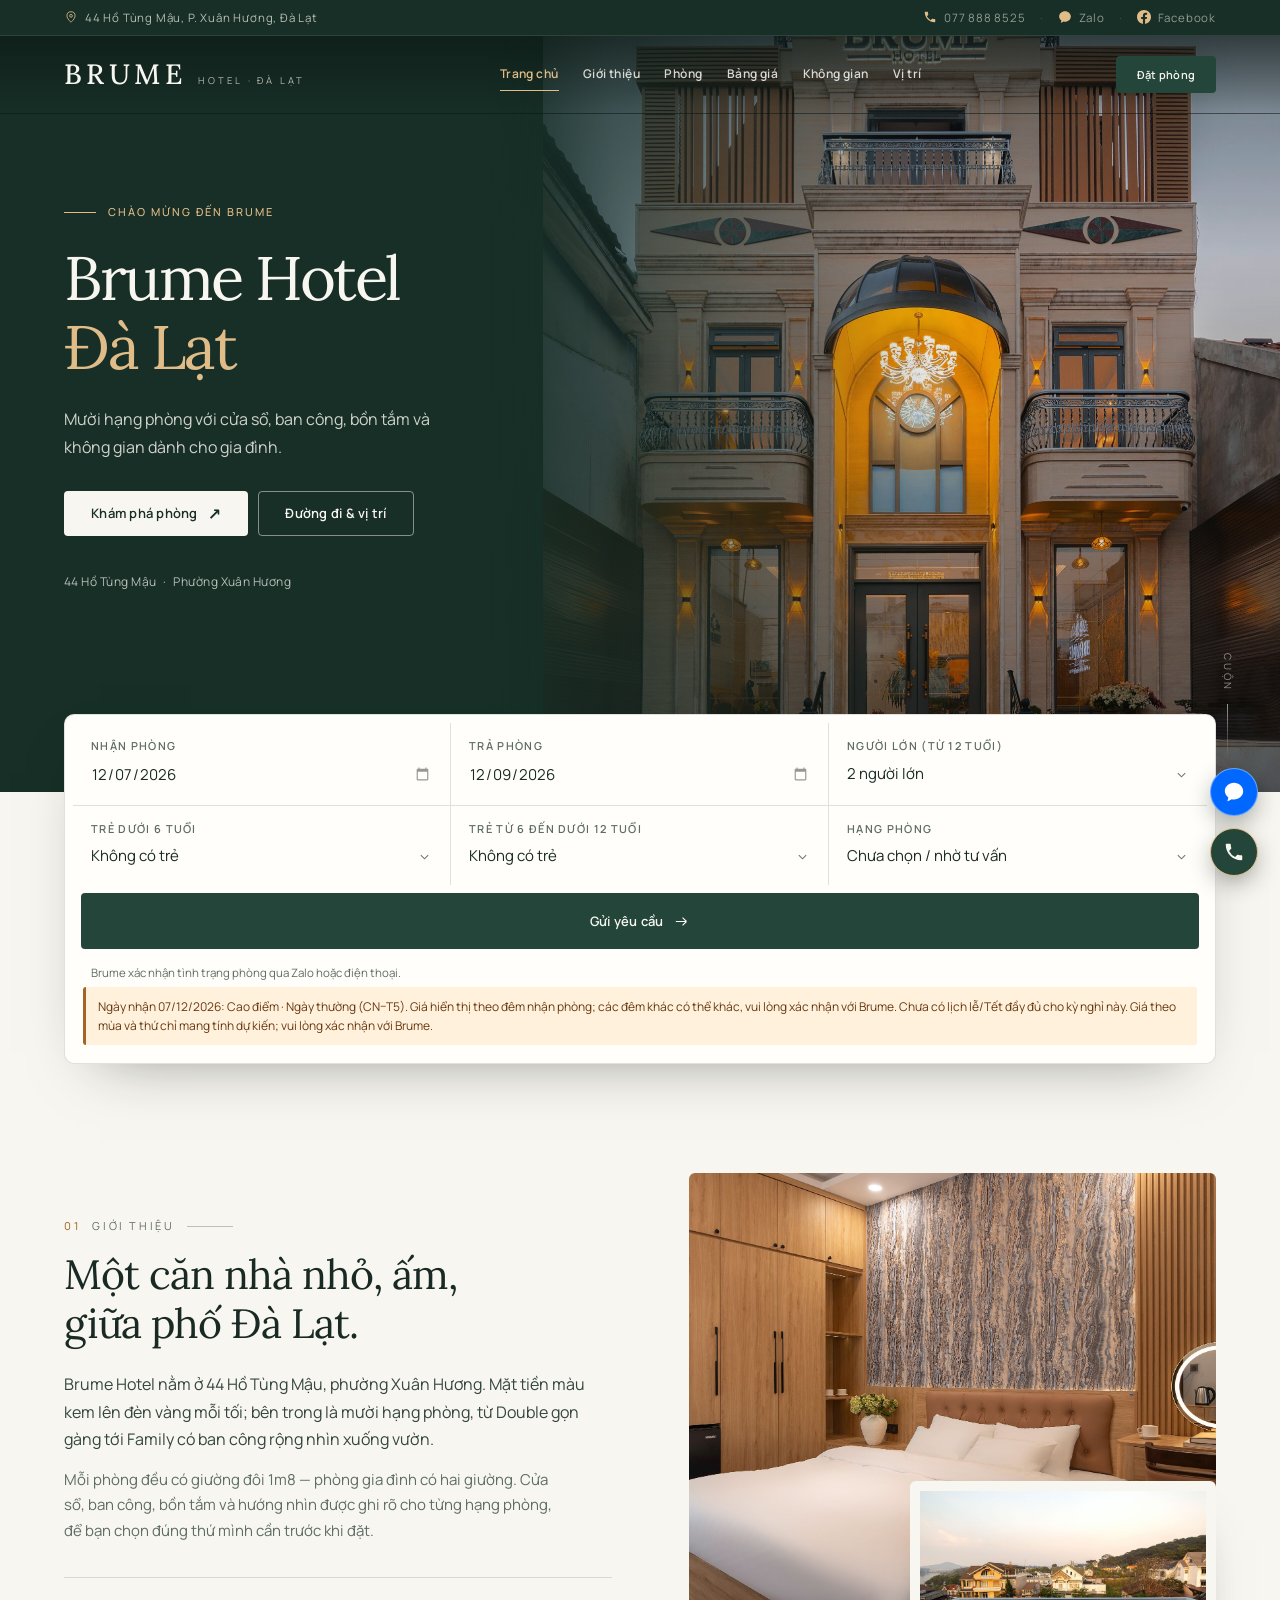
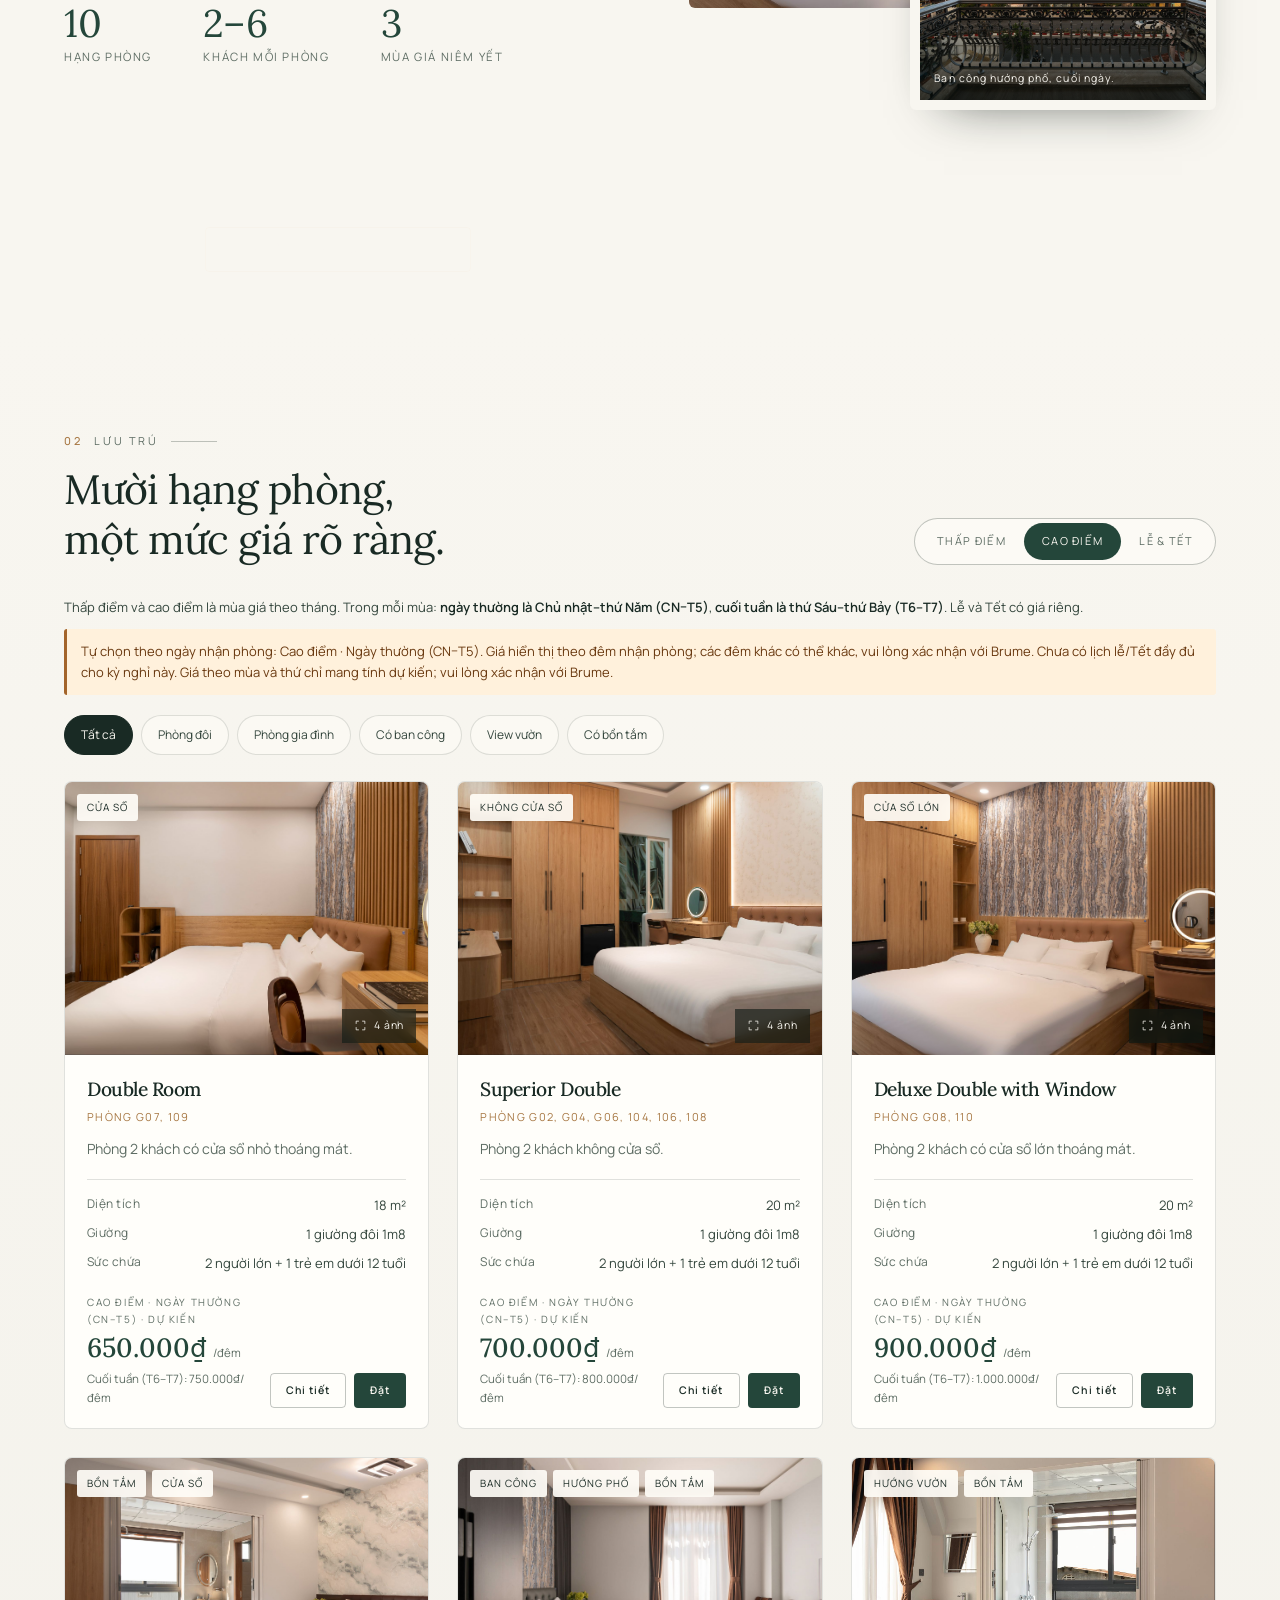
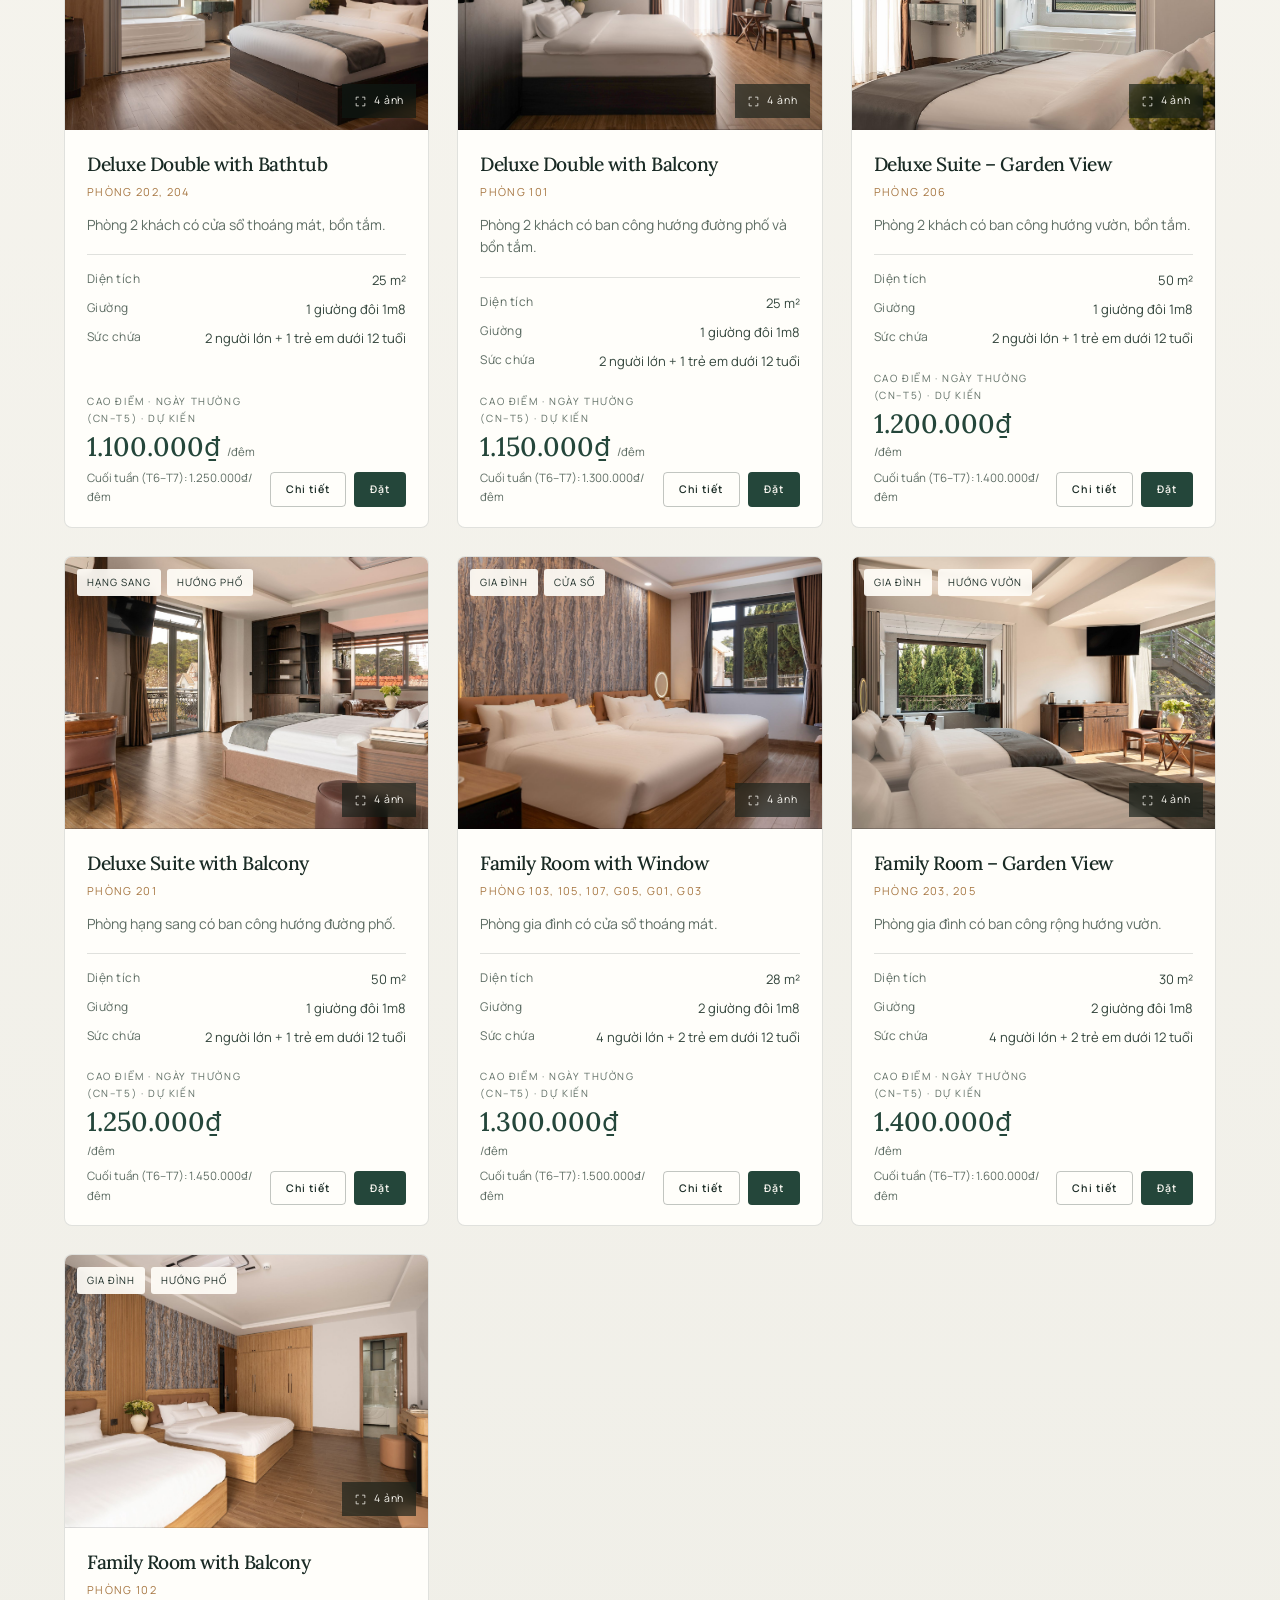
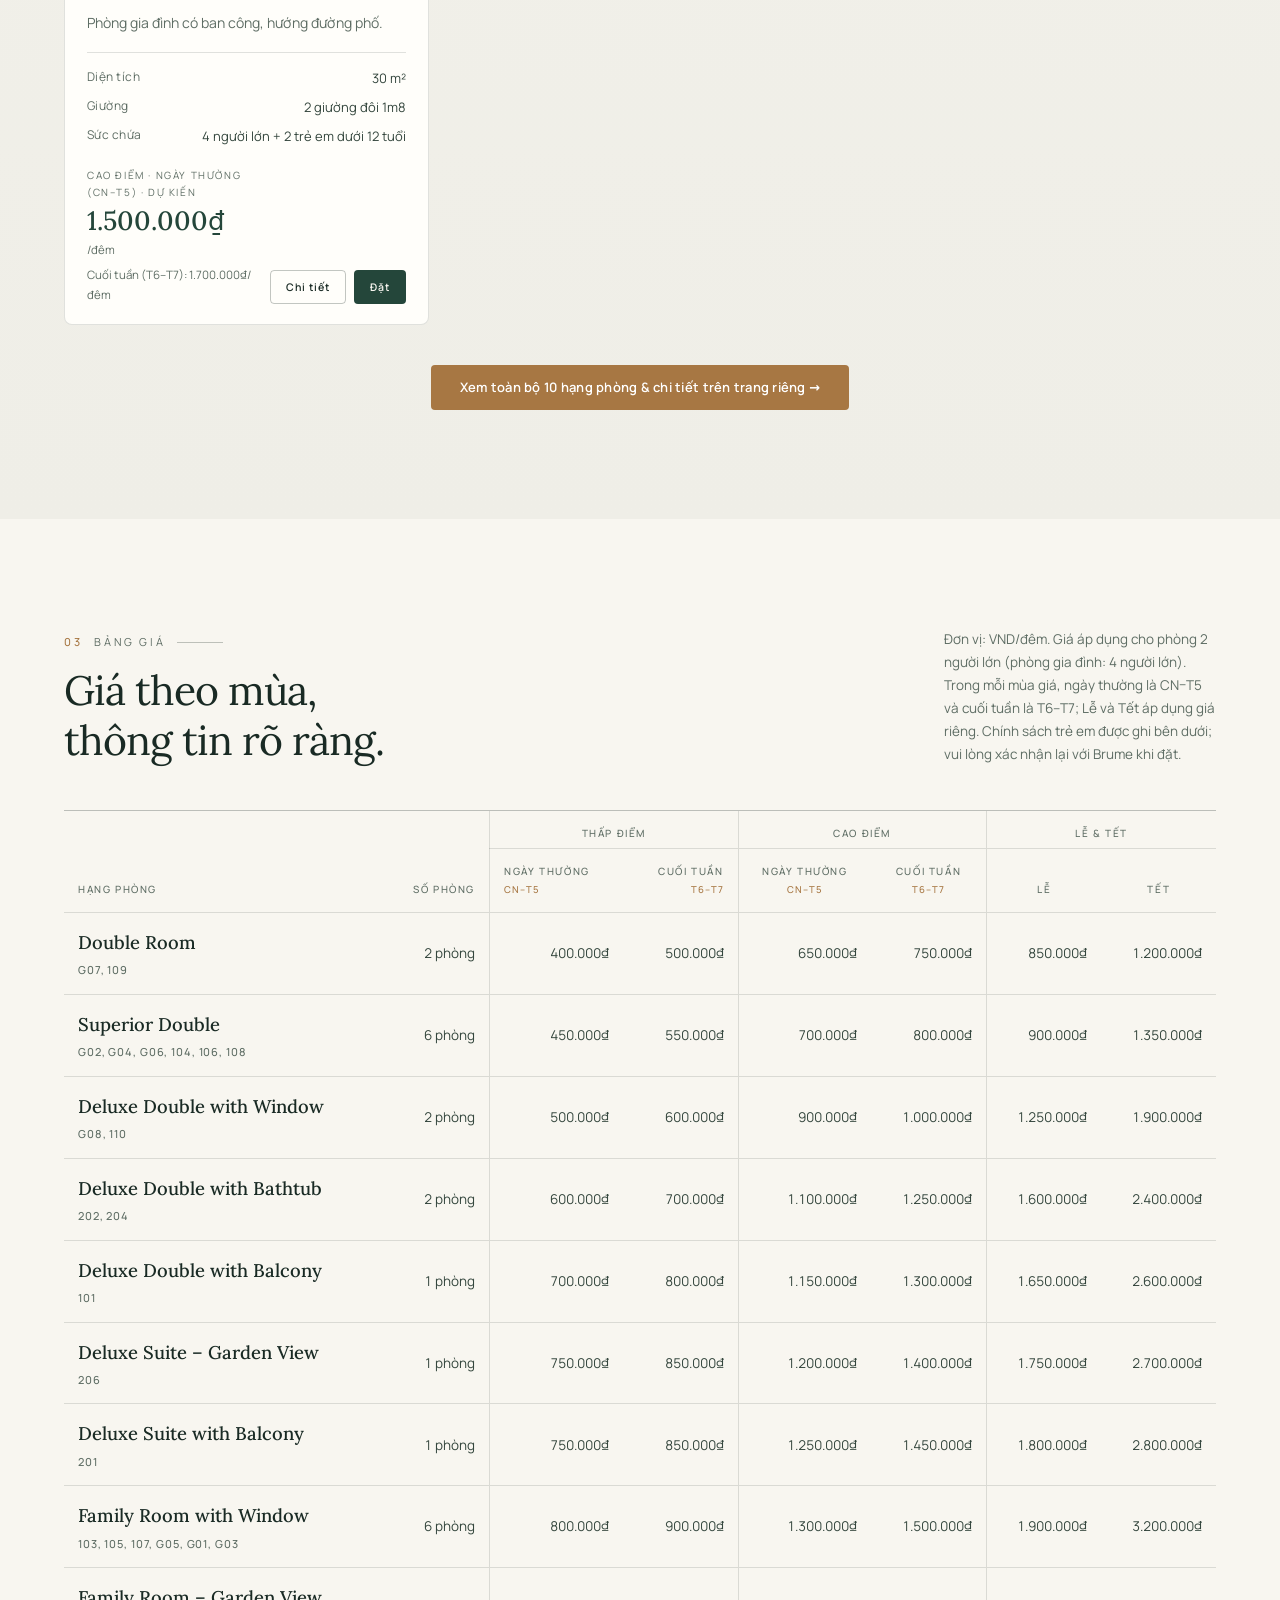
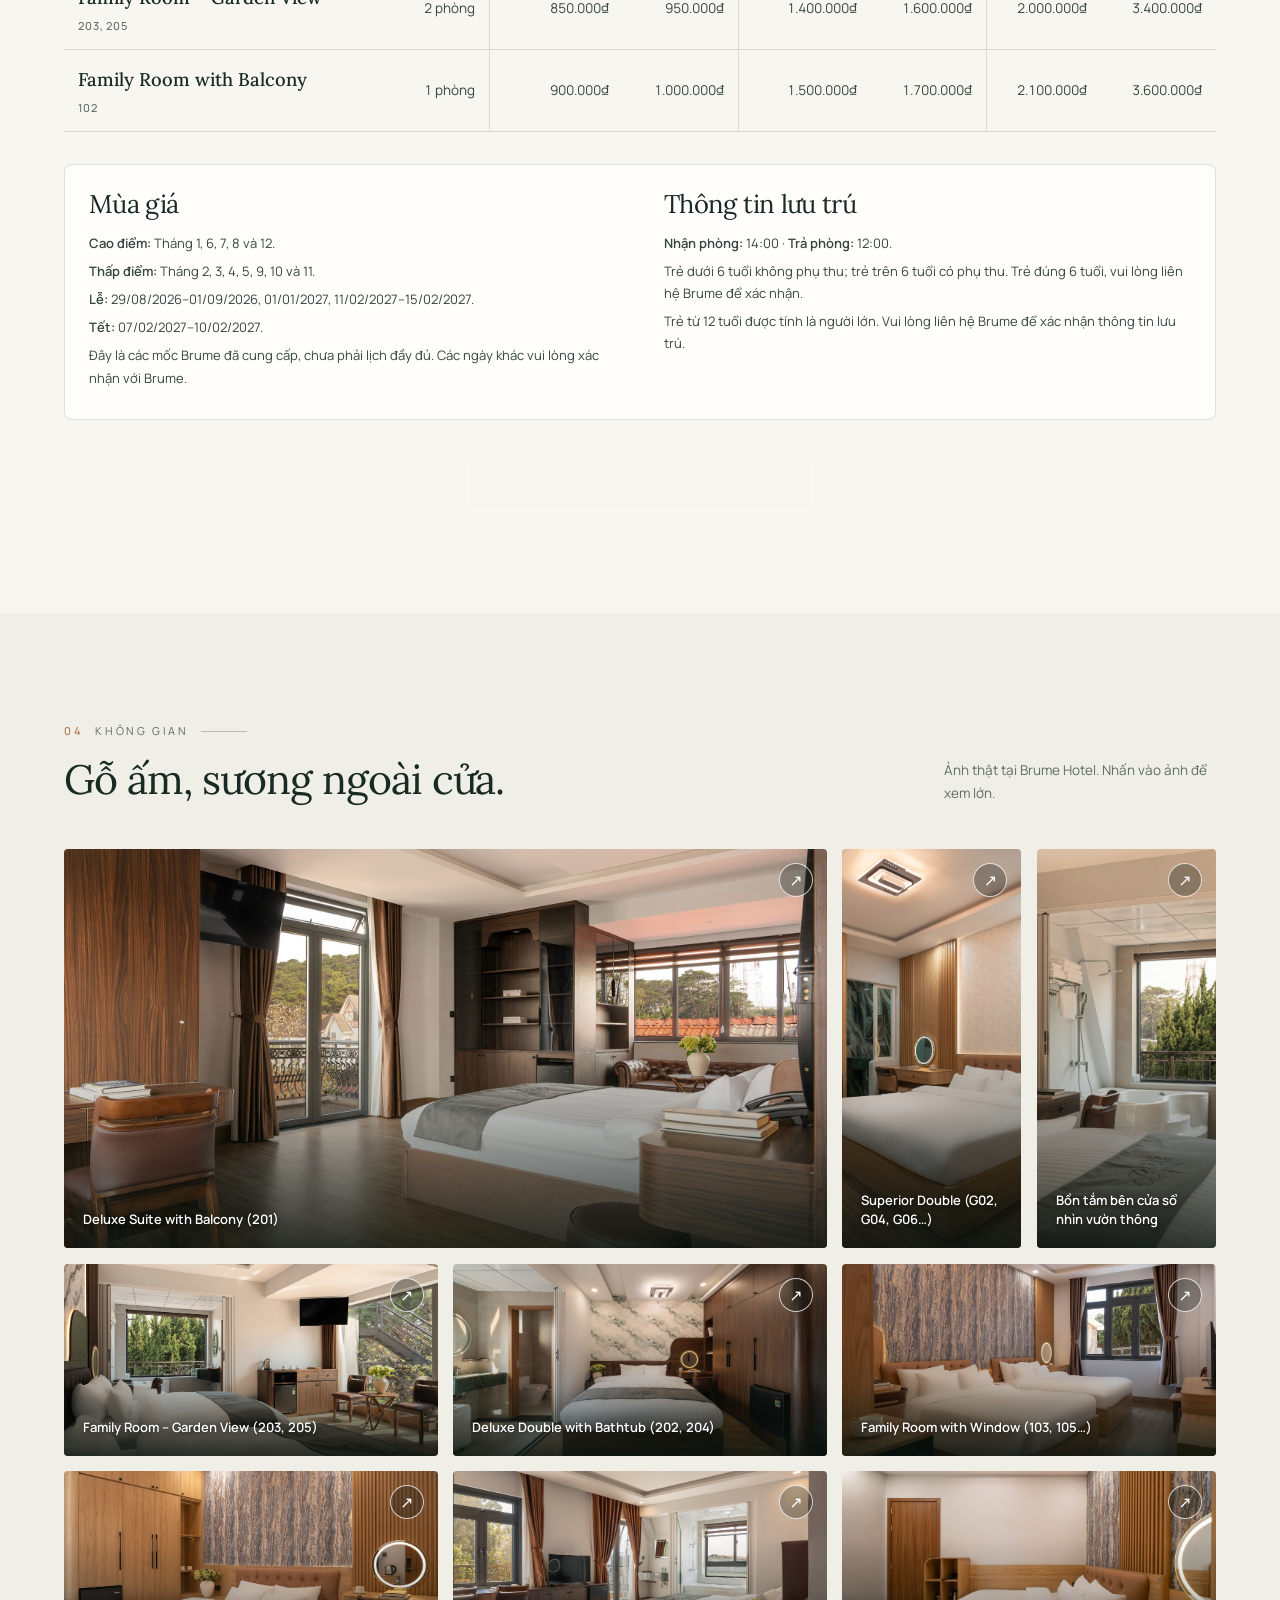
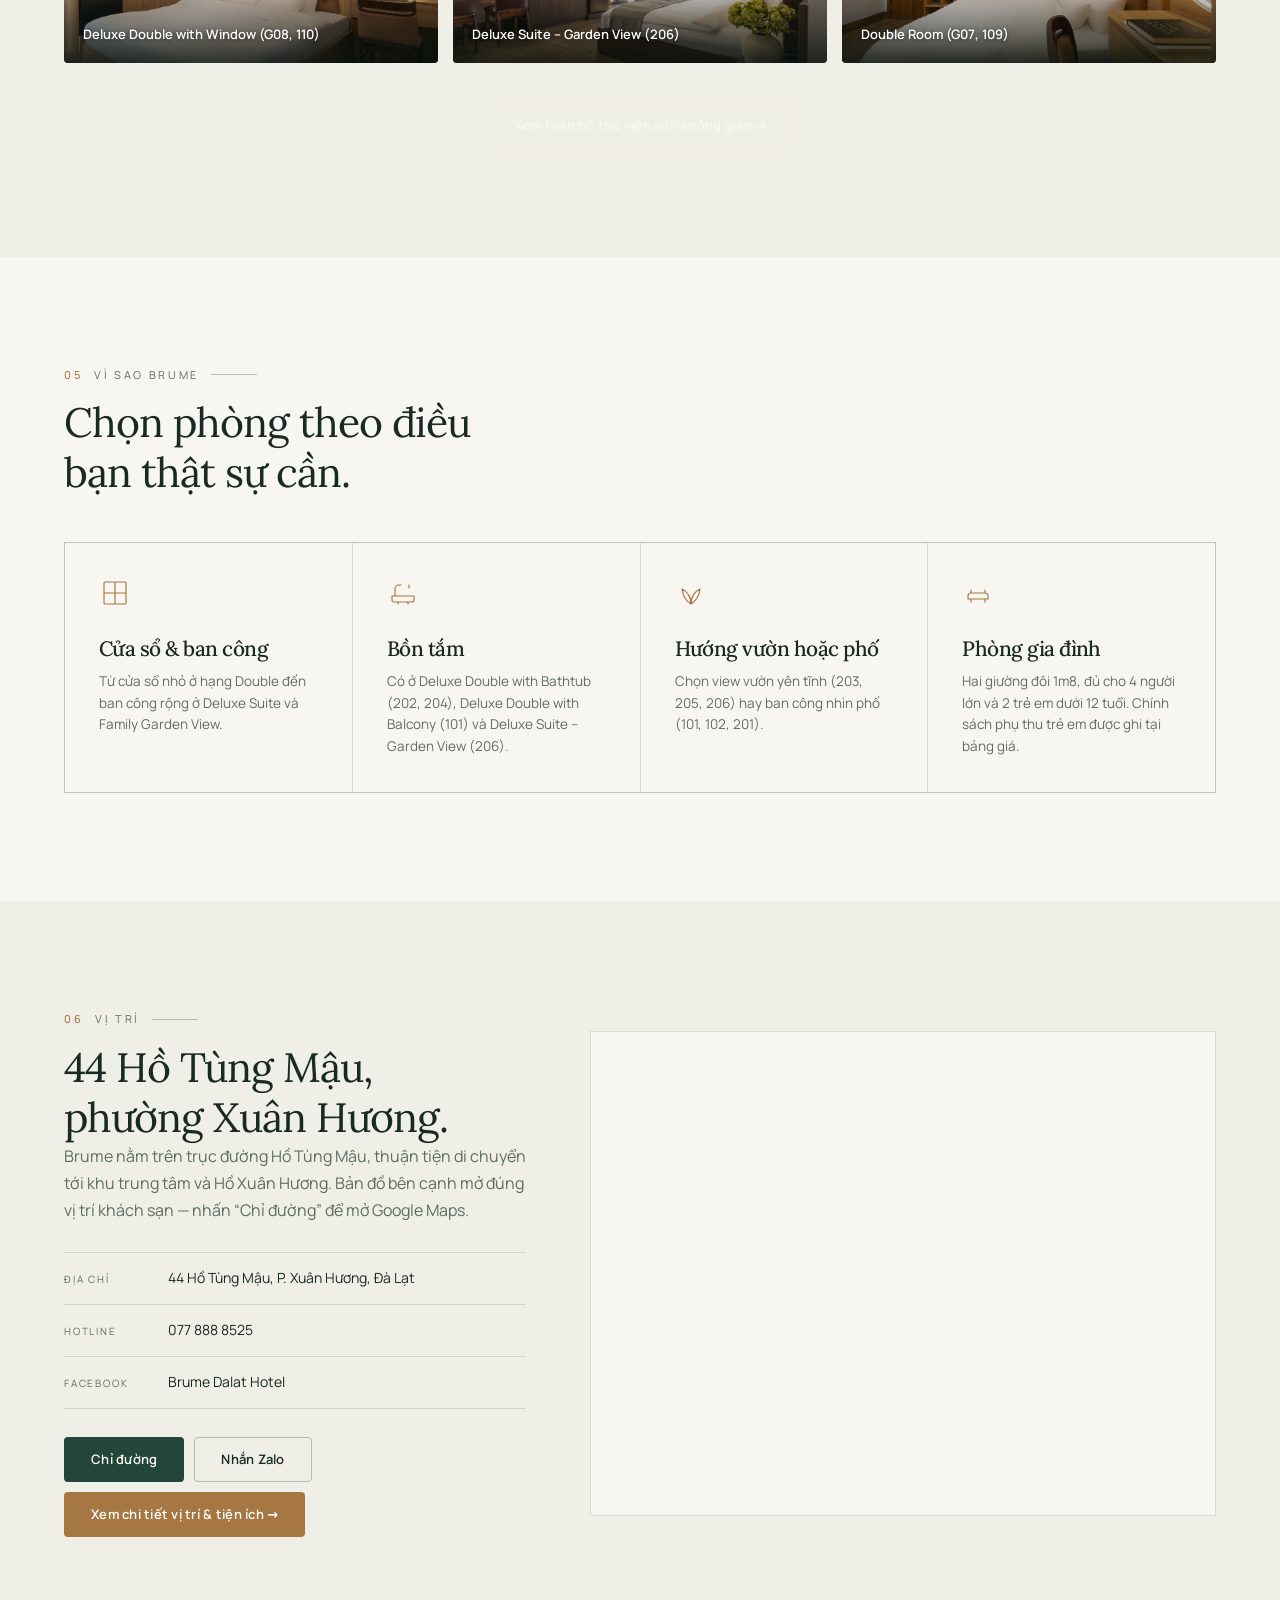
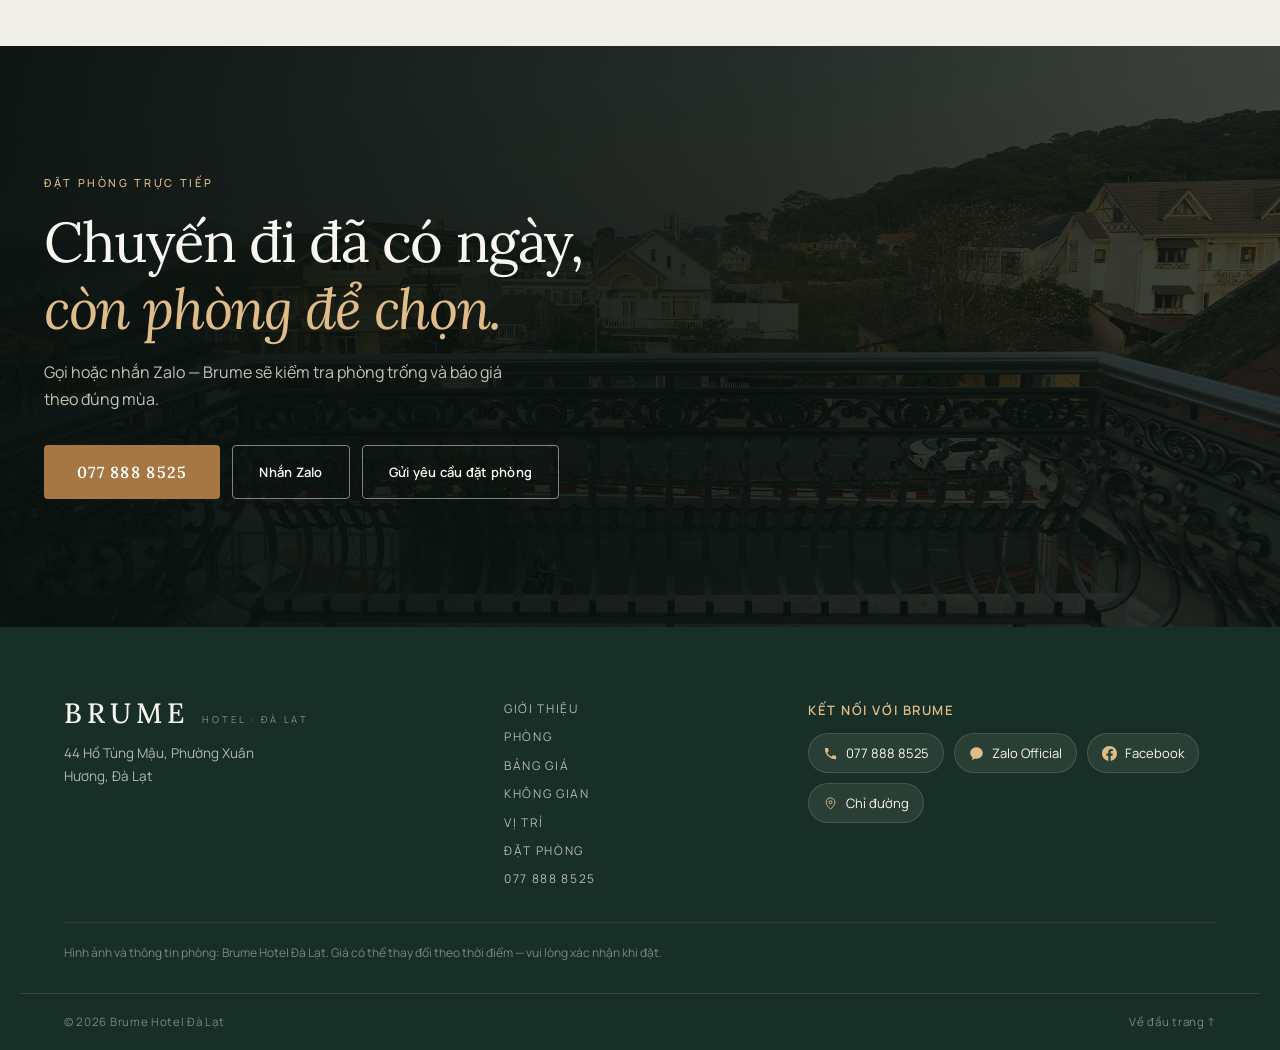
==== index.html @ 0a607870 "feat: add vehicle selection and parking consultation for cars and motorbikes Co-authored-by: arena-a" ====
<!doctype html>
<html lang="vi">
  <head>
    <meta charset="utf-8" />
    <meta name="viewport" content="width=device-width, initial-scale=1" />
    <title>Brume Hotel Đà Lạt — 10 hạng phòng, giá rõ theo mùa</title>
    <meta
      name="description"
      content="Brume Hotel tại 44 Hồ Tùng Mậu, phường Xuân Hương, Đà Lạt. 10 hạng phòng từ Double đến Family, có cửa sổ, ban công hướng vườn, bồn tắm. Giá niêm yết theo mùa thấp điểm, cao điểm, lễ Tết."
    />
    <meta property="og:type" content="website" />
    <meta property="og:title" content="Brume Hotel Đà Lạt — Phòng nghỉ tại trung tâm Đà Lạt" />
    <meta
      property="og:description"
      content="10 hạng phòng giữa phường Xuân Hương: cửa sổ, ban công hướng vườn, bồn tắm và phòng gia đình cho tới 6 khách."
    />
    <meta property="og:image" content="assets/img/hero.jpg" />
    <meta name="theme-color" content="#16231e" />
    <link
      rel="icon"
      href="data:image/svg+xml,%3Csvg xmlns='http://www.w3.org/2000/svg' viewBox='0 0 64 64'%3E%3Crect width='64' height='64' fill='%2316231e'/%3E%3Ctext x='32' y='45' font-family='Georgia,serif' font-size='38' fill='%23c99a5e' text-anchor='middle'%3EB%3C/text%3E%3C/svg%3E"
    />
    <link rel="stylesheet" href="assets/css/fonts.css" />
    <link rel="preload" as="image" href="assets/img/hero.jpg" />
    <link rel="stylesheet" href="assets/css/style.css?v=20261028-v5" />
  </head>
  <body>
    <a class="skip-link" href="#main">Bỏ qua điều hướng</a>

    <div class="site-top" id="siteTop">
      <div class="topbar">
        <div class="wrap topbar__in">
          <a
            class="topbar__item"
            href="https://www.google.com/maps/dir/?api=1&destination=Brume+Dalat+Hotel+Central,+44+H%E1%BB%93+T%C3%B9ng+M%E1%BA%ADu,+%C4%90%C3%A0+L%E1%BA%A1t"
            target="_blank"
            rel="noopener"
          >
            <svg viewBox="0 0 24 24" aria-hidden="true">
              <path
                d="M12 21s7-6.1 7-11a7 7 0 1 0-14 0c0 4.9 7 11 7 11Z"
                fill="none"
                stroke="currentColor"
                stroke-width="1.4"
              />
              <circle cx="12" cy="10" r="2.4" fill="none" stroke="currentColor" stroke-width="1.4" />
            </svg>
            44 Hồ Tùng Mậu, P. Xuân Hương, Đà Lạt
          </a>
          <div class="topbar__links">
            <a class="topbar__link-item" href="tel:0778888525">
              <svg viewBox="0 0 24 24" aria-hidden="true"><path fill="currentColor" d="M6.62 10.79a15.05 15.05 0 0 0 6.59 6.59l2.2-2.2c.27-.27.67-.36 1.02-.24 1.12.37 2.33.57 3.57.57.55 0 1 .45 1 1V20c0 .55-.45 1-1 1-9.39 0-17-7.61-17-17 0-.55.45-1 1-1h3.5c.55 0 1 .45 1 1 0 1.25.2 2.45.57 3.57.11.35.03.74-.25 1.02l-2.2 2.2z"/></svg>
              <span>077 888 8525</span>
            </a>
            <span aria-hidden="true" class="topbar__sep">·</span>
            <a class="topbar__link-item" href="https://zalo.me/0778888525" target="_blank" rel="noopener">
              <svg viewBox="0 0 24 24" aria-hidden="true"><path fill="currentColor" d="M12 2C6.48 2 2 6.03 2 11c0 2.8 1.46 5.3 3.77 6.99-.17 1.48-.87 3.52-.91 3.63-.07.18.04.38.22.43.07.02.13.02.2.01.22-.06 2.6-1.02 4.2-2.14.82.23 1.68.35 2.52.35 5.52 0 10-4.03 10-9S17.52 2 12 2z"/></svg>
              <span>Zalo</span>
            </a>
            <span aria-hidden="true" class="topbar__sep">·</span>
            <a class="topbar__link-item" href="https://www.facebook.com/profile.php?id=61588141471436" target="_blank" rel="noopener">
              <svg viewBox="0 0 24 24" aria-hidden="true"><path fill="currentColor" d="M24 12.073c0-6.627-5.373-12-12-12s-12 5.373-12 12c0 5.99 4.388 10.954 10.125 11.854v-8.385H7.078v-3.47h3.047V9.43c0-3.007 1.792-4.669 4.533-4.669 1.312 0 2.686.235 2.686.235v2.953H15.83c-1.491 0-1.956.925-1.956 1.874v2.25h3.328l-.532 3.47h-2.796v8.385C19.612 23.027 24 18.062 24 12.073z"/></svg>
              <span>Facebook</span>
            </a>
          </div>
        </div>
      </div>

      <header class="header" id="header">
        <div class="wrap header__in">
          <a class="brand" href="#top" aria-label="Brume Hotel Đà Lạt — về đầu trang">
            <span class="brand__name">Brume</span>
            <span class="brand__sub">Hotel · Đà Lạt</span>
          </a>

          <nav class="nav" id="nav" aria-label="Điều hướng chính">
            <a href="index.html" class="is-active" aria-current="page">Trang chủ</a>
            <a href="gioi-thieu.html">Giới thiệu</a>
            <a href="phong.html">Phòng</a>
            <a href="bang-gia.html">Bảng giá</a>
            <a href="khong-gian.html">Không gian</a>
            <a href="vi-tri.html">Vị trí</a>
            <div class="nav__foot">
              <a href="tel:0778888525">
                <svg viewBox="0 0 24 24" aria-hidden="true"><path fill="currentColor" d="M6.62 10.79a15.05 15.05 0 0 0 6.59 6.59l2.2-2.2c.27-.27.67-.36 1.02-.24 1.12.37 2.33.57 3.57.57.55 0 1 .45 1 1V20c0 .55-.45 1-1 1-9.39 0-17-7.61-17-17 0-.55.45-1 1-1h3.5c.55 0 1 .45 1 1 0 1.25.2 2.45.57 3.57.11.35.03.74-.25 1.02l-2.2 2.2z"/></svg>
                077 888 8525
              </a>
              <a href="https://zalo.me/0778888525" target="_blank" rel="noopener">
                <svg viewBox="0 0 24 24" aria-hidden="true"><path fill="currentColor" d="M12 2C6.48 2 2 6.03 2 11c0 2.8 1.46 5.3 3.77 6.99-.17 1.48-.87 3.52-.91 3.63-.07.18.04.38.22.43.07.02.13.02.2.01.22-.06 2.6-1.02 4.2-2.14.82.23 1.68.35 2.52.35 5.52 0 10-4.03 10-9S17.52 2 12 2z"/></svg>
                Zalo
              </a>
              <a href="https://www.facebook.com/profile.php?id=61588141471436" target="_blank" rel="noopener">
                <svg viewBox="0 0 24 24" aria-hidden="true"><path fill="currentColor" d="M24 12.073c0-6.627-5.373-12-12-12s-12 5.373-12 12c0 5.99 4.388 10.954 10.125 11.854v-8.385H7.078v-3.47h3.047V9.43c0-3.007 1.792-4.669 4.533-4.669 1.312 0 2.686.235 2.686.235v2.953H15.83c-1.491 0-1.956.925-1.956 1.874v2.25h3.328l-.532 3.47h-2.796v8.385C19.612 23.027 24 18.062 24 12.073z"/></svg>
                Facebook
              </a>
            </div>
          </nav>

          <div class="header__actions">
            <a class="btn btn--quiet header__call" href="tel:0778888525">
              <svg viewBox="0 0 24 24" aria-hidden="true">
                <path
                  d="M6.6 3.5 9 3c.5-.1 1 .2 1.2.7l1.2 3.2c.2.5 0 1-.4 1.3L9.6 9.3a11.6 11.6 0 0 0 5.1 5.1l1.1-1.4c.3-.4.8-.6 1.3-.4l3.2 1.2c.5.2.8.7.7 1.2l-.5 2.4c-.1.6-.6 1-1.2 1A16.9 16.9 0 0 1 3.5 4.7c0-.6.4-1.1 1-1.2Z"
                  fill="none"
                  stroke="currentColor"
                  stroke-width="1.5"
                  stroke-linejoin="round"
                />
              </svg>
              077 888 8525
            </a>
            <button class="btn btn--solid btn--sm" type="button" data-open-book>Đặt phòng</button>
            <button
              class="burger"
              id="burger"
              type="button"
              aria-label="Mở menu"
              aria-expanded="false"
              aria-controls="nav"
            >
              <span></span><span></span>
            </button>
          </div>
        </div>
      </header>
    </div>

    <main id="main">
      <!-- HERO -->
      <section class="hero" id="top">
        <div class="hero__media">
          <img
            src="assets/img/hero.jpg"
            alt="Mặt tiền Brume Hotel Đà Lạt lúc lên đèn buổi tối"
            fetchpriority="high"
            decoding="async"
          />
        </div>
        <div class="hero__veil"></div>
        <div class="wrap hero__content">
          <div class="hero__copy">
            <p class="eyebrow eyebrow--light hero__eyebrow">Chào mừng đến Brume</p>
            <h1 class="hero__title">Brume Hotel <span>Đà Lạt</span></h1>
            <p class="hero__lead">
              Mười hạng phòng với cửa sổ, ban công, bồn tắm và không gian dành cho gia đình.
            </p>
            <div class="hero__actions">
              <a class="btn btn--solid" href="#rooms">Khám phá phòng <span aria-hidden="true">↗</span></a>
              <a class="btn btn--outline" href="#location">Đường đi &amp; vị trí</a>
            </div>
            <p class="hero__address">44 Hồ Tùng Mậu <span aria-hidden="true">·</span> Phường Xuân Hương</p>
          </div>
        </div>
        <div class="hero__scroll" aria-hidden="true">
          <span>Cuộn</span>
          <span class="hero__scroll-line"></span>
        </div>
      </section>

      <!-- BOOKING BAR -->
      <section class="book-wrap" aria-label="Yêu cầu đặt phòng">
        <div class="wrap">
          <form class="book" id="bookForm" novalidate>
            <div class="field">
              <label for="ci">Nhận phòng</label>
              <input type="date" id="ci" name="checkin" required />
            </div>
            <div class="field">
              <label for="co">Trả phòng</label>
              <input type="date" id="co" name="checkout" required />
            </div>
            <div class="field">
              <label for="adults">Người lớn (từ 12 tuổi)</label>
              <select id="adults" name="adults">
                <option value="1">1 người lớn</option>
                <option value="2" selected>2 người lớn</option>
                <option value="3">3 người lớn</option>
                <option value="4">4 người lớn</option>
                <option value="5">5 người lớn</option>
                <option value="6">6 người lớn</option>
              </select>
            </div>
            <div class="field">
              <label for="childrenYoung">Trẻ dưới 6 tuổi</label>
              <select id="childrenYoung" name="childrenUnderSix">
                <option value="0" selected>Không có trẻ</option>
                <option value="1">1 trẻ em</option>
                <option value="2">2 trẻ em</option>
                <option value="3">3 trẻ em</option>
                <option value="4">4 trẻ em</option>
                <option value="5">5 trẻ em</option>
                <option value="6">6 trẻ em</option>
              </select>
            </div>
            <div class="field">
              <label for="childrenOlder">Trẻ từ 6 đến dưới 12 tuổi</label>
              <select id="childrenOlder" name="childrenSixToEleven">
                <option value="0" selected>Không có trẻ</option>
                <option value="1">1 trẻ em</option>
                <option value="2">2 trẻ em</option>
                <option value="3">3 trẻ em</option>
                <option value="4">4 trẻ em</option>
                <option value="5">5 trẻ em</option>
                <option value="6">6 trẻ em</option>
              </select>
            </div>
            <div class="field">
              <label for="rtype">Hạng phòng</label>
              <select id="rtype" name="room"></select>
            </div>
            <button class="btn btn--solid book__submit" type="submit">
              Gửi yêu cầu
              <svg viewBox="0 0 24 24" aria-hidden="true">
                <path d="M4 12h15m0 0-5.5-5.5M19 12l-5.5 5.5" fill="none" stroke="currentColor" stroke-width="1.6" />
              </svg>
            </button>
            <p class="book__note">Brume xác nhận tình trạng phòng qua Zalo hoặc điện thoại.</p>
            <p class="guest-warning book__guest-warning" id="bookGuestWarning" aria-live="polite" hidden></p>
            <p class="book__season" id="bookSeason" aria-live="polite"></p>
          </form>
        </div>
      </section>

      <!-- INTRO -->
      <section class="section intro" id="about">
        <div class="wrap intro__grid">
          <div class="intro__text reveal">
            <p class="section__index"><span>01</span> Giới thiệu</p>
            <h2 class="h2">Một căn nhà nhỏ, ấm,<br />giữa phố Đà Lạt.</h2>
            <p class="lead">
              Brume Hotel nằm ở 44 Hồ Tùng Mậu, phường Xuân Hương. Mặt tiền màu kem lên đèn vàng mỗi tối; bên
              trong là mười hạng phòng, từ Double gọn gàng tới Family có ban công rộng nhìn xuống vườn.
            </p>
            <p class="muted">
              Mỗi phòng đều có giường đôi 1m8 — phòng gia đình có hai giường. Cửa sổ, ban công, bồn tắm và hướng
              nhìn được ghi rõ cho từng hạng phòng, để bạn chọn đúng thứ mình cần trước khi đặt.
            </p>
            <dl class="facts">
              <div>
                <dt>10</dt>
                <dd>hạng phòng</dd>
              </div>
              <div>
                <dt>2–6</dt>
                <dd>khách mỗi phòng</dd>
              </div>
              <div>
                <dt>3</dt>
                <dd>mùa giá niêm yết</dd>
              </div>
            </dl>
          </div>
          <div class="intro__media reveal">
            <figure class="intro__img intro__img--a">
              <img
                src="assets/img/rooms/deluxe-window-2.jpg"
                alt="Phòng Deluxe Double with Window với cửa sổ lớn và giường đôi 1m8"
                loading="lazy"
                decoding="async"
              />
            </figure>
            <figure class="intro__img intro__img--b">
              <img
                src="assets/img/rooms/suite-balcony-3.jpg"
                alt="Ban công nhìn xuống phố Đà Lạt về đêm"
                loading="lazy"
                decoding="async"
              />
              <figcaption>Ban công hướng phố, cuối ngày.</figcaption>
            </figure>
          </div>
          <div class="section-link-wrap">
            <a class="btn btn--outline" href="gioi-thieu.html">Tìm hiểu thêm về Brume Hotel →</a>
          </div>
        </div>
      </section>

      <!-- ROOMS -->
      <section class="section rooms" id="rooms">
        <div class="wrap">
          <div class="section__head">
            <div>
              <p class="section__index"><span>02</span> Lưu trú</p>
              <h2 class="h2">Mười hạng phòng,<br />một mức giá rõ ràng.</h2>
            </div>
            <div class="season" role="group" aria-label="Chọn mùa giá">
              <button type="button" class="season__btn is-active" data-season="low" aria-pressed="true">Thấp điểm</button>
              <button type="button" class="season__btn" data-season="high" aria-pressed="false">Cao điểm</button>
              <button type="button" class="season__btn" data-season="peak" aria-pressed="false">Lễ &amp; Tết</button>
            </div>
          </div>

          <p class="season-guide">Thấp điểm và cao điểm là mùa giá theo tháng. Trong mỗi mùa: <strong>ngày thường là Chủ nhật–thứ Năm (CN–T5)</strong>, <strong>cuối tuần là thứ Sáu–thứ Bảy (T6–T7)</strong>. Lễ và Tết có giá riêng.</p>
          <p class="season-status" id="seasonStatus" aria-live="polite"></p>
          <div class="filters" id="filters" role="group" aria-label="Lọc hạng phòng">
            <button type="button" class="chip is-active" data-filter="all">Tất cả</button>
            <button type="button" class="chip" data-filter="double">Phòng đôi</button>
            <button type="button" class="chip" data-filter="family">Phòng gia đình</button>
            <button type="button" class="chip" data-filter="balcony">Có ban công</button>
            <button type="button" class="chip" data-filter="garden">View vườn</button>
            <button type="button" class="chip" data-filter="bathtub">Có bồn tắm</button>
          </div>

          <div class="room-grid" id="roomGrid"></div>
          <!-- Generated fallback: run node scripts/update-fallback.js after editing room data. -->
          <!-- fallback-rooms:start -->
          <div class="fallback-content">
            <p>Để đặt phòng, vui lòng <a href="tel:0778888525">gọi 077 888 8525</a> hoặc <a href="https://zalo.me/0778888525">nhắn Zalo</a>.</p>
            <div class="room-grid">
              <article class="room">
                <div class="room__media"><img src="assets/img/rooms/double-2.jpg" alt="Double Room" loading="lazy" /></div>
                <div class="room__body">
                  <h3 class="room__name">Double Room</h3>
                  <p class="room__rooms">Phòng G07, 109</p>
                  <p class="room__desc">Phòng 2 khách có cửa sổ nhỏ thoáng mát.</p>
                  <dl class="room__meta"><div><dt>Diện tích</dt><dd>18 m²</dd></div><div><dt>Giường</dt><dd>1 giường đôi 1m8</dd></div><div><dt>Sức chứa</dt><dd>2 người lớn + 1 trẻ em dưới 12 tuổi</dd></div></dl>
                </div>
              </article>
              <article class="room">
                <div class="room__media"><img src="assets/img/rooms/superior-1.jpg" alt="Superior Double" loading="lazy" /></div>
                <div class="room__body">
                  <h3 class="room__name">Superior Double</h3>
                  <p class="room__rooms">Phòng G02, G04, G06, 104, 106, 108</p>
                  <p class="room__desc">Phòng 2 khách không cửa sổ.</p>
                  <dl class="room__meta"><div><dt>Diện tích</dt><dd>20 m²</dd></div><div><dt>Giường</dt><dd>1 giường đôi 1m8</dd></div><div><dt>Sức chứa</dt><dd>2 người lớn + 1 trẻ em dưới 12 tuổi</dd></div></dl>
                </div>
              </article>
              <article class="room">
                <div class="room__media"><img src="assets/img/rooms/deluxe-window-2.jpg" alt="Deluxe Double with Window" loading="lazy" /></div>
                <div class="room__body">
                  <h3 class="room__name">Deluxe Double with Window</h3>
                  <p class="room__rooms">Phòng G08, 110</p>
                  <p class="room__desc">Phòng 2 khách có cửa sổ lớn thoáng mát.</p>
                  <dl class="room__meta"><div><dt>Diện tích</dt><dd>20 m²</dd></div><div><dt>Giường</dt><dd>1 giường đôi 1m8</dd></div><div><dt>Sức chứa</dt><dd>2 người lớn + 1 trẻ em dưới 12 tuổi</dd></div></dl>
                </div>
              </article>
              <article class="room">
                <div class="room__media"><img src="assets/img/rooms/bathtub-1.jpg" alt="Deluxe Double with Bathtub" loading="lazy" /></div>
                <div class="room__body">
                  <h3 class="room__name">Deluxe Double with Bathtub</h3>
                  <p class="room__rooms">Phòng 202, 204</p>
                  <p class="room__desc">Phòng 2 khách có cửa sổ thoáng mát, bồn tắm.</p>
                  <dl class="room__meta"><div><dt>Diện tích</dt><dd>25 m²</dd></div><div><dt>Giường</dt><dd>1 giường đôi 1m8</dd></div><div><dt>Sức chứa</dt><dd>2 người lớn + 1 trẻ em dưới 12 tuổi</dd></div></dl>
                </div>
              </article>
              <article class="room">
                <div class="room__media"><img src="assets/img/rooms/balcony-2.jpg" alt="Deluxe Double with Balcony" loading="lazy" /></div>
                <div class="room__body">
                  <h3 class="room__name">Deluxe Double with Balcony</h3>
                  <p class="room__rooms">Phòng 101</p>
                  <p class="room__desc">Phòng 2 khách có ban công hướng đường phố và bồn tắm.</p>
                  <dl class="room__meta"><div><dt>Diện tích</dt><dd>25 m²</dd></div><div><dt>Giường</dt><dd>1 giường đôi 1m8</dd></div><div><dt>Sức chứa</dt><dd>2 người lớn + 1 trẻ em dưới 12 tuổi</dd></div></dl>
                </div>
              </article>
              <article class="room">
                <div class="room__media"><img src="assets/img/rooms/garden-suite-2.jpg" alt="Deluxe Suite – Garden View" loading="lazy" /></div>
                <div class="room__body">
                  <h3 class="room__name">Deluxe Suite – Garden View</h3>
                  <p class="room__rooms">Phòng 206</p>
                  <p class="room__desc">Phòng 2 khách có ban công hướng vườn, bồn tắm.</p>
                  <dl class="room__meta"><div><dt>Diện tích</dt><dd>50 m²</dd></div><div><dt>Giường</dt><dd>1 giường đôi 1m8</dd></div><div><dt>Sức chứa</dt><dd>2 người lớn + 1 trẻ em dưới 12 tuổi</dd></div></dl>
                </div>
              </article>
              <article class="room">
                <div class="room__media"><img src="assets/img/rooms/suite-balcony-1.jpg" alt="Deluxe Suite with Balcony" loading="lazy" /></div>
                <div class="room__body">
                  <h3 class="room__name">Deluxe Suite with Balcony</h3>
                  <p class="room__rooms">Phòng 201</p>
                  <p class="room__desc">Phòng hạng sang có ban công hướng đường phố.</p>
                  <dl class="room__meta"><div><dt>Diện tích</dt><dd>50 m²</dd></div><div><dt>Giường</dt><dd>1 giường đôi 1m8</dd></div><div><dt>Sức chứa</dt><dd>2 người lớn + 1 trẻ em dưới 12 tuổi</dd></div></dl>
                </div>
              </article>
              <article class="room">
                <div class="room__media"><img src="assets/img/rooms/family-window-1.jpg" alt="Family Room with Window" loading="lazy" /></div>
                <div class="room__body">
                  <h3 class="room__name">Family Room with Window</h3>
                  <p class="room__rooms">Phòng 103, 105, 107, G05, G01, G03</p>
                  <p class="room__desc">Phòng gia đình có cửa sổ thoáng mát.</p>
                  <dl class="room__meta"><div><dt>Diện tích</dt><dd>28 m²</dd></div><div><dt>Giường</dt><dd>2 giường đôi 1m8</dd></div><div><dt>Sức chứa</dt><dd>4 người lớn + 2 trẻ em dưới 12 tuổi</dd></div></dl>
                </div>
              </article>
              <article class="room">
                <div class="room__media"><img src="assets/img/rooms/family-garden-3.jpg" alt="Family Room – Garden View" loading="lazy" /></div>
                <div class="room__body">
                  <h3 class="room__name">Family Room – Garden View</h3>
                  <p class="room__rooms">Phòng 203, 205</p>
                  <p class="room__desc">Phòng gia đình có ban công rộng hướng vườn.</p>
                  <dl class="room__meta"><div><dt>Diện tích</dt><dd>30 m²</dd></div><div><dt>Giường</dt><dd>2 giường đôi 1m8</dd></div><div><dt>Sức chứa</dt><dd>4 người lớn + 2 trẻ em dưới 12 tuổi</dd></div></dl>
                </div>
              </article>
              <article class="room">
                <div class="room__media"><img src="assets/img/rooms/family-balcony-2.jpg" alt="Family Room with Balcony" loading="lazy" /></div>
                <div class="room__body">
                  <h3 class="room__name">Family Room with Balcony</h3>
                  <p class="room__rooms">Phòng 102</p>
                  <p class="room__desc">Phòng gia đình có ban công, hướng đường phố.</p>
                  <dl class="room__meta"><div><dt>Diện tích</dt><dd>30 m²</dd></div><div><dt>Giường</dt><dd>2 giường đôi 1m8</dd></div><div><dt>Sức chứa</dt><dd>4 người lớn + 2 trẻ em dưới 12 tuổi</dd></div></dl>
                </div>
              </article>
            </div>
          </div>
          <!-- fallback-rooms:end -->
          <p class="rooms__empty" id="roomsEmpty" hidden>Chưa có hạng phòng phù hợp. Thử bỏ bộ lọc nhé.</p>
          <div class="section-link-wrap">
            <a class="btn btn--brass" href="phong.html">Xem toàn bộ 10 hạng phòng &amp; chi tiết trên trang riêng →</a>
          </div>
        </div>
      </section>

      <!-- PRICES -->
      <section class="section prices" id="prices">
        <div class="wrap">
          <div class="section__head">
            <div>
              <p class="section__index"><span>03</span> Bảng giá</p>
              <h2 class="h2">Giá theo mùa,<br />thông tin rõ ràng.</h2>
            </div>
            <p class="section__note">
              Đơn vị: VND/đêm. Giá áp dụng cho phòng 2 người lớn (phòng gia đình: 4 người lớn).
              Trong mỗi mùa giá, ngày thường là CN–T5 và cuối tuần là T6–T7; Lễ và Tết áp dụng giá riêng.
              Chính sách trẻ em được ghi bên dưới; vui lòng xác nhận lại với Brume khi đặt.
            </p>
          </div>
          <div class="table-wrap">
            <table class="price-table" id="priceTable">
              <caption class="visually-hidden">
                Bảng giá 10 hạng phòng theo ba mùa
              </caption>
            </table>
            <!-- fallback-prices:start -->
            <table class="price-table fallback-content"><caption class="visually-hidden">Bảng giá 10 hạng phòng theo mùa</caption>
    <thead>
      <tr>
        <th rowspan="2" scope="col">Hạng phòng</th>
        <th rowspan="2" scope="col">Số phòng</th>
        <th colspan="2" scope="colgroup" class="col-sep">Thấp điểm</th>
        <th colspan="2" scope="colgroup" class="col-sep">Cao điểm</th>
        <th colspan="2" scope="colgroup" class="col-sep">Lễ &amp; Tết</th>
      </tr>
      <tr>
        <th class="col-sep" scope="col">Ngày thường<span>CN–T5</span></th><th scope="col">Cuối tuần<span>T6–T7</span></th>
        <th class="col-sep" scope="col">Ngày thường<span>CN–T5</span></th><th scope="col">Cuối tuần<span>T6–T7</span></th>
        <th class="col-sep">Lễ</th><th>Tết</th>
      </tr>
    </thead><tbody>
      <tr>
        <th scope="row">Double Room<span class="room-code">G07, 109</span></th>
        <td>2 phòng</td>
        <td class="col-sep">400.000₫</td><td class="">500.000₫</td><td class="col-sep">650.000₫</td><td class="">750.000₫</td><td class="col-sep">850.000₫</td><td class="">1.200.000₫</td>
      </tr>
      <tr>
        <th scope="row">Superior Double<span class="room-code">G02, G04, G06, 104, 106, 108</span></th>
        <td>6 phòng</td>
        <td class="col-sep">450.000₫</td><td class="">550.000₫</td><td class="col-sep">700.000₫</td><td class="">800.000₫</td><td class="col-sep">900.000₫</td><td class="">1.350.000₫</td>
      </tr>
      <tr>
        <th scope="row">Deluxe Double with Window<span class="room-code">G08, 110</span></th>
        <td>2 phòng</td>
        <td class="col-sep">500.000₫</td><td class="">600.000₫</td><td class="col-sep">900.000₫</td><td class="">1.000.000₫</td><td class="col-sep">1.250.000₫</td><td class="">1.900.000₫</td>
      </tr>
      <tr>
        <th scope="row">Deluxe Double with Bathtub<span class="room-code">202, 204</span></th>
        <td>2 phòng</td>
        <td class="col-sep">600.000₫</td><td class="">700.000₫</td><td class="col-sep">1.100.000₫</td><td class="">1.250.000₫</td><td class="col-sep">1.600.000₫</td><td class="">2.400.000₫</td>
      </tr>
      <tr>
        <th scope="row">Deluxe Double with Balcony<span class="room-code">101</span></th>
        <td>1 phòng</td>
        <td class="col-sep">700.000₫</td><td class="">800.000₫</td><td class="col-sep">1.150.000₫</td><td class="">1.300.000₫</td><td class="col-sep">1.650.000₫</td><td class="">2.600.000₫</td>
      </tr>
      <tr>
        <th scope="row">Deluxe Suite – Garden View<span class="room-code">206</span></th>
        <td>1 phòng</td>
        <td class="col-sep">750.000₫</td><td class="">850.000₫</td><td class="col-sep">1.200.000₫</td><td class="">1.400.000₫</td><td class="col-sep">1.750.000₫</td><td class="">2.700.000₫</td>
      </tr>
      <tr>
        <th scope="row">Deluxe Suite with Balcony<span class="room-code">201</span></th>
        <td>1 phòng</td>
        <td class="col-sep">750.000₫</td><td class="">850.000₫</td><td class="col-sep">1.250.000₫</td><td class="">1.450.000₫</td><td class="col-sep">1.800.000₫</td><td class="">2.800.000₫</td>
      </tr>
      <tr>
        <th scope="row">Family Room with Window<span class="room-code">103, 105, 107, G05, G01, G03</span></th>
        <td>6 phòng</td>
        <td class="col-sep">800.000₫</td><td class="">900.000₫</td><td class="col-sep">1.300.000₫</td><td class="">1.500.000₫</td><td class="col-sep">1.900.000₫</td><td class="">3.200.000₫</td>
      </tr>
      <tr>
        <th scope="row">Family Room – Garden View<span class="room-code">203, 205</span></th>
        <td>2 phòng</td>
        <td class="col-sep">850.000₫</td><td class="">950.000₫</td><td class="col-sep">1.400.000₫</td><td class="">1.600.000₫</td><td class="col-sep">2.000.000₫</td><td class="">3.400.000₫</td>
      </tr>
      <tr>
        <th scope="row">Family Room with Balcony<span class="room-code">102</span></th>
        <td>1 phòng</td>
        <td class="col-sep">900.000₫</td><td class="">1.000.000₫</td><td class="col-sep">1.500.000₫</td><td class="">1.700.000₫</td><td class="col-sep">2.100.000₫</td><td class="">3.600.000₫</td>
      </tr></tbody></table>
            <!-- fallback-prices:end -->
          </div>
          <p class="table-hint">Vuốt ngang bảng để xem đủ ba mùa →</p>
          <div class="stay-info" id="stay-info" aria-label="Thông tin mùa và lưu trú">
            <div>
              <h3>Mùa giá</h3>
              <p><strong>Cao điểm:</strong> Tháng 1, 6, 7, 8 và 12.</p>
              <p><strong>Thấp điểm:</strong> Tháng 2, 3, 4, 5, 9, 10 và 11.</p>
              <div id="holidayCalendarSummary"></div>
              <!-- fallback-holidays:start -->
              <div class="fallback-content"><p><strong>Lễ:</strong> 29/08/2026–01/09/2026, 01/01/2027, 11/02/2027–15/02/2027.</p><p><strong>Tết:</strong> 07/02/2027–10/02/2027.</p><p>Đây là các mốc Brume đã cung cấp, chưa phải lịch đầy đủ. Các ngày khác vui lòng xác nhận với Brume.</p></div>
              <!-- fallback-holidays:end -->
            </div>
            <div>
              <h3>Thông tin lưu trú</h3>
              <p><strong>Nhận phòng:</strong> 14:00 · <strong>Trả phòng:</strong> 12:00.</p>
              <p>Trẻ dưới 6 tuổi không phụ thu; trẻ trên 6 tuổi có phụ thu. Trẻ đúng 6 tuổi, vui lòng liên hệ Brume để xác nhận.</p>
              <p>Trẻ từ 12 tuổi được tính là người lớn. Vui lòng liên hệ Brume để xác nhận thông tin lưu trú.</p>
            </div>
          </div>
          <div class="section-link-wrap">
            <a class="btn btn--outline" href="bang-gia.html">Xem bảng giá chi tiết &amp; chính sách lưu trú →</a>
          </div>
        </div>
      </section>

      <!-- GALLERY -->
      <section class="section gallery" id="gallery">
        <div class="wrap">
          <div class="section__head">
            <div>
              <p class="section__index"><span>04</span> Không gian</p>
              <h2 class="h2">Gỗ ấm, sương ngoài cửa.</h2>
            </div>
            <p class="section__note">
              Ảnh thật tại Brume Hotel. Nhấn vào ảnh để xem lớn.
            </p>
          </div>
          <div class="gallery__grid" id="galleryGrid"></div>
          <!-- fallback-gallery:start -->
          <div class="gallery__grid fallback-content">
            <a class="gallery__item" href="assets/img/rooms/suite-balcony-1.jpg" aria-label="Xem ảnh: Deluxe Suite with Balcony (201)"><img src="assets/img/rooms/suite-balcony-1.jpg" alt="Deluxe Suite with Balcony (201)" loading="lazy" /><span>Deluxe Suite with Balcony (201)</span></a>
            <a class="gallery__item" href="assets/img/rooms/superior-3.jpg" aria-label="Xem ảnh: Superior Double (G02, G04, G06…)"><img src="assets/img/rooms/superior-3.jpg" alt="Superior Double (G02, G04, G06…)" loading="lazy" /><span>Superior Double (G02, G04, G06…)</span></a>
            <a class="gallery__item" href="assets/img/rooms/family-garden-2.jpg" aria-label="Xem ảnh: Bồn tắm bên cửa sổ nhìn vườn thông"><img src="assets/img/rooms/family-garden-2.jpg" alt="Bồn tắm bên cửa sổ nhìn vườn thông" loading="lazy" /><span>Bồn tắm bên cửa sổ nhìn vườn thông</span></a>
            <a class="gallery__item" href="assets/img/rooms/family-garden-3.jpg" aria-label="Xem ảnh: Family Room – Garden View (203, 205)"><img src="assets/img/rooms/family-garden-3.jpg" alt="Family Room – Garden View (203, 205)" loading="lazy" /><span>Family Room – Garden View (203, 205)</span></a>
            <a class="gallery__item" href="assets/img/rooms/bathtub-2.jpg" aria-label="Xem ảnh: Deluxe Double with Bathtub (202, 204)"><img src="assets/img/rooms/bathtub-2.jpg" alt="Deluxe Double with Bathtub (202, 204)" loading="lazy" /><span>Deluxe Double with Bathtub (202, 204)</span></a>
            <a class="gallery__item" href="assets/img/rooms/family-window-1.jpg" aria-label="Xem ảnh: Family Room with Window (103, 105…)"><img src="assets/img/rooms/family-window-1.jpg" alt="Family Room with Window (103, 105…)" loading="lazy" /><span>Family Room with Window (103, 105…)</span></a>
            <a class="gallery__item" href="assets/img/rooms/deluxe-window-2.jpg" aria-label="Xem ảnh: Deluxe Double with Window (G08, 110)"><img src="assets/img/rooms/deluxe-window-2.jpg" alt="Deluxe Double with Window (G08, 110)" loading="lazy" /><span>Deluxe Double with Window (G08, 110)</span></a>
            <a class="gallery__item" href="assets/img/rooms/garden-suite-1.jpg" aria-label="Xem ảnh: Deluxe Suite – Garden View (206)"><img src="assets/img/rooms/garden-suite-1.jpg" alt="Deluxe Suite – Garden View (206)" loading="lazy" /><span>Deluxe Suite – Garden View (206)</span></a>
            <a class="gallery__item" href="assets/img/rooms/double-2.jpg" aria-label="Xem ảnh: Double Room (G07, 109)"><img src="assets/img/rooms/double-2.jpg" alt="Double Room (G07, 109)" loading="lazy" /><span>Double Room (G07, 109)</span></a>
          </div>
          <!-- fallback-gallery:end -->
          <div class="section-link-wrap">
            <a class="btn btn--outline" href="khong-gian.html">Xem toàn bộ thư viện ảnh không gian →</a>
          </div>
        </div>
      </section>

      <!-- FEATURES -->
      <section class="section features" id="features">
        <div class="wrap">
          <div class="section__head">
            <div>
              <p class="section__index"><span>05</span> Vì sao Brume</p>
              <h2 class="h2">Chọn phòng theo điều<br />bạn thật sự cần.</h2>
            </div>
          </div>
          <ul class="feature-grid">
            <li class="feature reveal">
              <svg viewBox="0 0 32 32" aria-hidden="true">
                <rect x="5" y="5" width="22" height="22" rx="1" fill="none" stroke="currentColor" stroke-width="1.2" />
                <path d="M16 5v22M5 16h22" stroke="currentColor" stroke-width="1.2" />
              </svg>
              <h3>Cửa sổ &amp; ban công</h3>
              <p>Từ cửa sổ nhỏ ở hạng Double đến ban công rộng ở Deluxe Suite và Family Garden View.</p>
            </li>
            <li class="feature reveal">
              <svg viewBox="0 0 32 32" aria-hidden="true">
                <path
                  d="M5 19h22v4a2 2 0 0 1-2 2H7a2 2 0 0 1-2-2v-4Zm3 0V12a4 4 0 0 1 4-4h2M22 8v3"
                  fill="none"
                  stroke="currentColor"
                  stroke-width="1.2"
                  stroke-linecap="round"
                />
                <path d="M11 25v2M21 25v2" stroke="currentColor" stroke-width="1.2" stroke-linecap="round" />
              </svg>
              <h3>Bồn tắm</h3>
              <p>Có ở Deluxe Double with Bathtub (202, 204), Deluxe Double with Balcony (101) và Deluxe Suite – Garden View (206).</p>
            </li>
            <li class="feature reveal">
              <svg viewBox="0 0 32 32" aria-hidden="true">
                <path
                  d="M16 27c0-7 3-12 9-15-1 8-4 12-9 15Zm0 0c0-7-3-12-9-15 1 8 4 12 9 15Z"
                  fill="none"
                  stroke="currentColor"
                  stroke-width="1.2"
                  stroke-linejoin="round"
                />
                <path d="M16 27v-6" stroke="currentColor" stroke-width="1.2" />
              </svg>
              <h3>Hướng vườn hoặc phố</h3>
              <p>Chọn view vườn yên tĩnh (203, 205, 206) hay ban công nhìn phố (101, 102, 201).</p>
            </li>
            <li class="feature reveal">
              <svg viewBox="0 0 32 32" aria-hidden="true">
                <path
                  d="M6 22v-3a3 3 0 0 1 3-3h14a3 3 0 0 1 3 3v3M6 22h20M9 16v-3M23 16v-3M9 22v3M23 22v3"
                  fill="none"
                  stroke="currentColor"
                  stroke-width="1.2"
                  stroke-linecap="round"
                />
              </svg>
              <h3>Phòng gia đình</h3>
              <p>Hai giường đôi 1m8, đủ cho 4 người lớn và 2 trẻ em dưới 12 tuổi. Chính sách phụ thu trẻ em được ghi tại bảng giá.</p>
            </li>
          </ul>
        </div>
      </section>

      <!-- LOCATION -->
      <section class="section location" id="location">
        <div class="wrap location__grid">
          <div class="location__info reveal">
            <p class="section__index"><span>06</span> Vị trí</p>
            <h2 class="h2">44 Hồ Tùng Mậu,<br />phường Xuân Hương.</h2>
            <p class="muted">
              Brume nằm trên trục đường Hồ Tùng Mậu, thuận tiện di chuyển tới khu trung tâm và Hồ Xuân Hương.
              Bản đồ bên cạnh mở đúng vị trí khách sạn — nhấn “Chỉ đường” để mở Google Maps.
            </p>
            <ul class="contact-list">
              <li>
                <span>Địa chỉ</span>
                <a
                  href="https://www.google.com/maps/dir/?api=1&destination=Brume+Dalat+Hotel+Central,+44+H%E1%BB%93+T%C3%B9ng+M%E1%BA%ADu,+%C4%90%C3%A0+L%E1%BA%A1t"
                  target="_blank"
                  rel="noopener"
                  >44 Hồ Tùng Mậu, P. Xuân Hương, Đà Lạt</a
                >
              </li>
              <li>
                <span>Hotline</span>
                <a href="tel:0778888525">077 888 8525</a>
              </li>
              <li>
                <span>Facebook</span>
                <a href="https://www.facebook.com/profile.php?id=61588141471436" target="_blank" rel="noopener"
                  >Brume Dalat Hotel</a
                >
              </li>
            </ul>
            <div class="location__actions">
              <a
                class="btn btn--solid"
                href="https://www.google.com/maps/dir/?api=1&destination=Brume+Dalat+Hotel+Central,+44+H%E1%BB%93+T%C3%B9ng+M%E1%BA%ADu,+%C4%90%C3%A0+L%E1%BA%A1t"
                target="_blank"
                rel="noopener"
                >Chỉ đường</a
              >
              <a class="btn btn--ghost" href="https://zalo.me/0778888525" target="_blank" rel="noopener"
                >Nhắn Zalo</a
              >
              <a class="btn btn--brass" href="vi-tri.html">Xem chi tiết vị trí &amp; tiện ích →</a>
            </div>
          </div>
          <div class="location__map reveal">
            <iframe
              title="Bản đồ vị trí Brume Hotel Đà Lạt"
              src="https://maps-api-ssl.google.com/maps?hl=vi&ll=11.936978,108.445368&output=embed&q=11.936961,108.445302&z=16"
              loading="lazy"
              referrerpolicy="no-referrer-when-downgrade"
              allowfullscreen
            ></iframe>
          </div>
        </div>
      </section>

      <!-- CTA -->
      <section class="cta">
        <div class="wrap cta__in">
          <p class="eyebrow eyebrow--light">Đặt phòng trực tiếp</p>
          <h2 class="cta__title">Chuyến đi đã có ngày,<br /><em>còn phòng để chọn.</em></h2>
          <p class="cta__lead">Gọi hoặc nhắn Zalo — Brume sẽ kiểm tra phòng trống và báo giá theo đúng mùa.</p>
          <div class="cta__actions">
            <a class="btn btn--brass" href="tel:0778888525">077 888 8525</a>
            <a class="btn btn--outline" href="https://zalo.me/0778888525" target="_blank" rel="noopener"
              >Nhắn Zalo</a
            >
            <button class="btn btn--outline" type="button" data-open-book>Gửi yêu cầu đặt phòng</button>
          </div>
        </div>
      </section>
    </main>

    <footer class="footer">
      <div class="wrap footer__in">
        <div class="footer__brand">
          <span class="brand__name">Brume</span>
          <span class="brand__sub">Hotel · Đà Lạt</span>
          <p>44 Hồ Tùng Mậu, Phường Xuân Hương, Đà Lạt</p>
        </div>
        <nav class="footer__nav" aria-label="Liên kết chân trang">
          <a href="gioi-thieu.html">Giới thiệu</a>
          <a href="phong.html">Phòng</a>
          <a href="bang-gia.html">Bảng giá</a>
          <a href="khong-gian.html">Không gian</a>
          <a href="vi-tri.html">Vị trí</a>
          <a href="dat-phong.html">Đặt phòng</a>
          <a href="tel:0778888525">077 888 8525</a>
        </nav>
        <div class="footer__social">
          <p class="footer__heading">Kết nối với Brume</p>
          <div class="social-pills">
            <a class="social-pill" href="tel:0778888525" aria-label="Gọi điện Hotline">
              <svg viewBox="0 0 24 24" aria-hidden="true"><path fill="currentColor" d="M6.62 10.79a15.05 15.05 0 0 0 6.59 6.59l2.2-2.2c.27-.27.67-.36 1.02-.24 1.12.37 2.33.57 3.57.57.55 0 1 .45 1 1V20c0 .55-.45 1-1 1-9.39 0-17-7.61-17-17 0-.55.45-1 1-1h3.5c.55 0 1 .45 1 1 0 1.25.2 2.45.57 3.57.11.35.03.74-.25 1.02l-2.2 2.2z"/></svg>
              <span>077 888 8525</span>
            </a>
            <a class="social-pill" href="https://zalo.me/0778888525" target="_blank" rel="noopener" aria-label="Nhắn tin Zalo">
              <svg viewBox="0 0 24 24" aria-hidden="true"><path fill="currentColor" d="M12 2C6.48 2 2 6.03 2 11c0 2.8 1.46 5.3 3.77 6.99-.17 1.48-.87 3.52-.91 3.63-.07.18.04.38.22.43.07.02.13.02.2.01.22-.06 2.6-1.02 4.2-2.14.82.23 1.68.35 2.52.35 5.52 0 10-4.03 10-9S17.52 2 12 2z"/></svg>
              <span>Zalo Official</span>
            </a>
            <a class="social-pill" href="https://www.facebook.com/profile.php?id=61588141471436" target="_blank" rel="noopener" aria-label="Trang Facebook Brume Dalat Hotel">
              <svg viewBox="0 0 24 24" aria-hidden="true"><path fill="currentColor" d="M24 12.073c0-6.627-5.373-12-12-12s-12 5.373-12 12c0 5.99 4.388 10.954 10.125 11.854v-8.385H7.078v-3.47h3.047V9.43c0-3.007 1.792-4.669 4.533-4.669 1.312 0 2.686.235 2.686.235v2.953H15.83c-1.491 0-1.956.925-1.956 1.874v2.25h3.328l-.532 3.47h-2.796v8.385C19.612 23.027 24 18.062 24 12.073z"/></svg>
              <span>Facebook</span>
            </a>
            <a class="social-pill" href="https://www.google.com/maps/dir/?api=1&destination=Brume+Dalat+Hotel+Central,+44+H%E1%BB%93+T%C3%B9ng+M%E1%BA%ADu,+%C4%90%C3%A0+L%E1%BA%A1t" target="_blank" rel="noopener" aria-label="Chỉ đường Google Maps">
              <svg viewBox="0 0 24 24" aria-hidden="true"><path d="M12 21s7-6.1 7-11a7 7 0 1 0-14 0c0 4.9 7 11 7 11Z" fill="none" stroke="currentColor" stroke-width="1.6"/><circle cx="12" cy="10" r="2.4" fill="none" stroke="currentColor" stroke-width="1.6"/></svg>
              <span>Chỉ đường</span>
            </a>
          </div>
        </div>
        <p class="footer__fine">
          Hình ảnh và thông tin phòng: Brume Hotel Đà Lạt. Giá có thể thay đổi theo thời điểm — vui lòng xác
          nhận khi đặt.
        </p>
      </div>
      <div class="wrap footer__bottom">
        <span>© <span id="year">2026</span> Brume Hotel Đà Lạt</span>
        <a href="#top">Về đầu trang ↑</a>
      </div>
    </footer>

    <!-- ROOM MODAL -->
    <div class="modal" id="roomModal" hidden>
      <div class="modal__backdrop" data-close></div>
      <div class="modal__panel modal__panel--room" role="dialog" aria-modal="true" aria-labelledby="roomTitle">
        <button class="modal__close" type="button" aria-label="Đóng" data-close>
          <svg viewBox="0 0 24 24" aria-hidden="true">
            <path d="m6 6 12 12M18 6 6 18" fill="none" stroke="currentColor" stroke-width="1.5" />
          </svg>
        </button>
        <div class="modal__body" id="roomBody"></div>
      </div>
    </div>

    <!-- BOOKING MODAL -->
    <div class="modal" id="bookModal" hidden>
      <div class="modal__backdrop" data-close></div>
      <div class="modal__panel" role="dialog" aria-modal="true" aria-labelledby="bookTitle">
        <button class="modal__close" type="button" aria-label="Đóng" data-close>
          <svg viewBox="0 0 24 24" aria-hidden="true">
            <path d="m6 6 12 12M18 6 6 18" fill="none" stroke="currentColor" stroke-width="1.5" />
          </svg>
        </button>
        <div class="modal__body">
          <p class="eyebrow">Yêu cầu đặt phòng</p>
          <h2 class="h3" id="bookTitle">Gửi Brume thông tin chuyến đi</h2>
          <p class="muted modal__hint">
            Điền nhanh vài thông tin, Brume sẽ phản hồi qua Zalo hoặc điện thoại. Trang này không tự gửi đi —
            bạn sao chép nội dung rồi dán vào Zalo, hoặc gọi trực tiếp.
          </p>
          <form id="requestForm" class="request-form" novalidate>
            <div class="field">
              <label for="rName">Tên của bạn</label>
              <input id="rName" name="name" type="text" autocomplete="name" placeholder="VD: Nguyễn An" required />
            </div>
            <div class="field">
              <label for="rPhone">Số điện thoại</label>
              <input
                id="rPhone"
                name="phone"
                type="tel"
                inputmode="tel"
                autocomplete="tel"
                placeholder="09xx xxx xxx"
                required
              />
            </div>
            <div class="field">
              <label for="rCi">Nhận phòng</label>
              <input id="rCi" name="checkin" type="date" required />
            </div>
            <div class="field">
              <label for="rCo">Trả phòng</label>
              <input id="rCo" name="checkout" type="date" required />
            </div>
            <p class="request-season field--full" id="requestSeason" aria-live="polite"></p>
            <div class="field">
              <label for="rAdults">Người lớn (từ 12 tuổi)</label>
              <select id="rAdults" name="adults">
                <option value="1">1 người lớn</option>
                <option value="2" selected>2 người lớn</option>
                <option value="3">3 người lớn</option>
                <option value="4">4 người lớn</option>
                <option value="5">5 người lớn</option>
                <option value="6">6 người lớn</option>
              </select>
            </div>
            <div class="field">
              <label for="rChildrenYoung">Trẻ dưới 6 tuổi</label>
              <select id="rChildrenYoung" name="childrenUnderSix">
                <option value="0" selected>Không có trẻ</option>
                <option value="1">1 trẻ em</option>
                <option value="2">2 trẻ em</option>
                <option value="3">3 trẻ em</option>
                <option value="4">4 trẻ em</option>
                <option value="5">5 trẻ em</option>
                <option value="6">6 trẻ em</option>
              </select>
            </div>
            <div class="field">
              <label for="rChildrenOlder">Trẻ từ 6 đến dưới 12 tuổi</label>
              <select id="rChildrenOlder" name="childrenSixToEleven">
                <option value="0" selected>Không có trẻ</option>
                <option value="1">1 trẻ em</option>
                <option value="2">2 trẻ em</option>
                <option value="3">3 trẻ em</option>
                <option value="4">4 trẻ em</option>
                <option value="5">5 trẻ em</option>
                <option value="6">6 trẻ em</option>
              </select>
            </div>
            <div class="child-ages field--full" id="childAges" hidden></div>
            <div class="field">
              <label for="rRoom">Hạng phòng</label>
              <select id="rRoom" name="room"></select>
            </div>
            <div class="field">
              <label for="rVehicle">Phương tiện di chuyển</label>
              <select id="rVehicle" name="vehicle">
                <option value="none" selected>Không có xe riêng (đi bộ, taxi)</option>
                <option value="car">🚗 Đi ô tô riêng (cần tư vấn chỗ đỗ/gửi xe)</option>
                <option value="motorbike">🛵 Đi xe máy cá nhân (cần chỗ gửi xe)</option>
                <option value="rent_bike">🛵 Cần thuê xe máy tại khách sạn</option>
                <option value="transit">🚌 Xe khách / Máy bay (cần tư vấn đón/gửi đồ)</option>
              </select>
            </div>
            <p class="guest-warning field--full" id="requestGuestWarning" aria-live="polite" hidden></p>
            <div class="vehicle-hint field--full" id="vehicleHint" role="status" aria-live="polite" hidden></div>
            <div class="field field--full">
              <label for="rNote">Ghi chú</label>
              <textarea id="rNote" name="note" rows="3" placeholder="Giờ đến, yêu cầu thêm…"></textarea>
            </div>
            <div class="request-form__actions field--full">
              <button class="btn btn--solid" type="submit">Tạo nội dung tin nhắn</button>
              <a class="btn btn--ghost" href="tel:0778888525">Gọi 077 888 8525</a>
            </div>
          </form>

          <div class="request-result" id="requestResult" hidden>
            <p class="request-result__label">Nội dung tin nhắn</p>
            <pre id="requestText" class="request-result__text"></pre>
            <div class="request-result__actions">
              <button class="btn btn--solid" type="button" id="copyBtn">Sao chép</button>
              <a class="btn btn--ghost" id="zaloBtn" href="https://zalo.me/0778888525" target="_blank" rel="noopener"
                >Mở Zalo</a
              >
              <button class="btn btn--quiet" type="button" id="backBtn">Sửa thông tin</button>
            </div>
          </div>
        </div>
      </div>
    </div>

    <!-- LIGHTBOX -->
    <div class="lightbox" id="lightbox" role="dialog" aria-modal="true" aria-label="Thư viện ảnh" hidden>
      <button class="lightbox__close" type="button" aria-label="Đóng" data-close>
        <svg viewBox="0 0 24 24" aria-hidden="true">
          <path d="m6 6 12 12M18 6 6 18" fill="none" stroke="currentColor" stroke-width="1.5" />
        </svg>
      </button>
      <button class="lightbox__nav lightbox__nav--prev" type="button" aria-label="Ảnh trước" data-prev>
        <svg viewBox="0 0 24 24" aria-hidden="true">
          <path d="M14 6l-6 6 6 6" fill="none" stroke="currentColor" stroke-width="1.5" />
        </svg>
      </button>
      <figure class="lightbox__figure">
        <img id="lightboxImg" src="" alt="" />
        <figcaption id="lightboxCap" aria-live="polite"></figcaption>
      </figure>
      <button class="lightbox__nav lightbox__nav--next" type="button" aria-label="Ảnh sau" data-next>
        <svg viewBox="0 0 24 24" aria-hidden="true">
          <path d="M10 6l6 6-6 6" fill="none" stroke="currentColor" stroke-width="1.5" />
        </svg>
      </button>
    </div>

    <!-- FLOATING CONTACT ACTIONS -->
    <div class="floating-contact" aria-label="Liên hệ nhanh">
      <a class="floating-btn floating-btn--zalo" href="https://zalo.me/0778888525" target="_blank" rel="noopener" aria-label="Nhắn Zalo">
        <span class="floating-tooltip">Nhắn Zalo</span>
        <svg viewBox="0 0 24 24" aria-hidden="true"><path fill="currentColor" d="M12 2C6.48 2 2 6.03 2 11c0 2.8 1.46 5.3 3.77 6.99-.17 1.48-.87 3.52-.91 3.63-.07.18.04.38.22.43.07.02.13.02.2.01.22-.06 2.6-1.02 4.2-2.14.82.23 1.68.35 2.52.35 5.52 0 10-4.03 10-9S17.52 2 12 2z"/></svg>
      </a>
      <a class="floating-btn floating-btn--phone" href="tel:0778888525" aria-label="Gọi 077 888 8525">
        <span class="floating-tooltip">Gọi 077 888 8525</span>
        <svg viewBox="0 0 24 24" aria-hidden="true"><path fill="currentColor" d="M6.62 10.79a15.05 15.05 0 0 0 6.59 6.59l2.2-2.2c.27-.27.67-.36 1.02-.24 1.12.37 2.33.57 3.57.57.55 0 1 .45 1 1V20c0 .55-.45 1-1 1-9.39 0-17-7.61-17-17 0-.55.45-1 1-1h3.5c.55 0 1 .45 1 1 0 1.25.2 2.45.57 3.57.11.35.03.74-.25 1.02l-2.2 2.2z"/></svg>
      </a>
      <button class="floating-btn floating-btn--top" type="button" id="backToTop" aria-label="Về đầu trang" hidden>
        <svg viewBox="0 0 24 24" aria-hidden="true"><path fill="none" stroke="currentColor" stroke-width="2" stroke-linecap="round" stroke-linejoin="round" d="m18 15-6-6-6 6"/></svg>
      </button>
    </div>

    <script src="assets/js/holiday-calendar.js"></script>
    <script src="assets/js/app.js?v=20261028-v5"></script>
  </body>
</html>
---- assets/css/fonts.css ----
/* Lora and Manrope variable fonts, distributed under the SIL Open Font License. */

/* lora-vietnamese-wght-normal */
@font-face {
  font-family: 'Lora Variable';
  font-style: normal;
  font-display: swap;
  font-weight: 400 700;
  src: url(../fonts/lora-vietnamese-wght-normal.woff2) format('woff2-variations');
  unicode-range: U+0102-0103,U+0110-0111,U+0128-0129,U+0168-0169,U+01A0-01A1,U+01AF-01B0,U+0300-0301,U+0303-0304,U+0308-0309,U+0323,U+0329,U+1EA0-1EF9,U+20AB;
}

/* lora-latin-ext-wght-normal */
@font-face {
  font-family: 'Lora Variable';
  font-style: normal;
  font-display: swap;
  font-weight: 400 700;
  src: url(../fonts/lora-latin-ext-wght-normal.woff2) format('woff2-variations');
  unicode-range: U+0100-02BA,U+02BD-02C5,U+02C7-02CC,U+02CE-02D7,U+02DD-02FF,U+0304,U+0308,U+0329,U+1D00-1DBF,U+1E00-1E9F,U+1EF2-1EFF,U+2020,U+20A0-20AB,U+20AD-20C0,U+2113,U+2C60-2C7F,U+A720-A7FF;
}

/* lora-latin-wght-normal */
@font-face {
  font-family: 'Lora Variable';
  font-style: normal;
  font-display: swap;
  font-weight: 400 700;
  src: url(../fonts/lora-latin-wght-normal.woff2) format('woff2-variations');
  unicode-range: U+0000-00FF,U+0131,U+0152-0153,U+02BB-02BC,U+02C6,U+02DA,U+02DC,U+0304,U+0308,U+0329,U+2000-206F,U+20AC,U+2122,U+2191,U+2193,U+2212,U+2215,U+FEFF,U+FFFD;
}

/* lora-vietnamese-wght-italic */
@font-face {
  font-family: 'Lora Variable';
  font-style: italic;
  font-display: swap;
  font-weight: 400 700;
  src: url(../fonts/lora-vietnamese-wght-italic.woff2) format('woff2-variations');
  unicode-range: U+0102-0103,U+0110-0111,U+0128-0129,U+0168-0169,U+01A0-01A1,U+01AF-01B0,U+0300-0301,U+0303-0304,U+0308-0309,U+0323,U+0329,U+1EA0-1EF9,U+20AB;
}

/* lora-latin-ext-wght-italic */
@font-face {
  font-family: 'Lora Variable';
  font-style: italic;
  font-display: swap;
  font-weight: 400 700;
  src: url(../fonts/lora-latin-ext-wght-italic.woff2) format('woff2-variations');
  unicode-range: U+0100-02BA,U+02BD-02C5,U+02C7-02CC,U+02CE-02D7,U+02DD-02FF,U+0304,U+0308,U+0329,U+1D00-1DBF,U+1E00-1E9F,U+1EF2-1EFF,U+2020,U+20A0-20AB,U+20AD-20C0,U+2113,U+2C60-2C7F,U+A720-A7FF;
}

/* lora-latin-wght-italic */
@font-face {
  font-family: 'Lora Variable';
  font-style: italic;
  font-display: swap;
  font-weight: 400 700;
  src: url(../fonts/lora-latin-wght-italic.woff2) format('woff2-variations');
  unicode-range: U+0000-00FF,U+0131,U+0152-0153,U+02BB-02BC,U+02C6,U+02DA,U+02DC,U+0304,U+0308,U+0329,U+2000-206F,U+20AC,U+2122,U+2191,U+2193,U+2212,U+2215,U+FEFF,U+FFFD;
}

/* manrope-vietnamese-wght-normal */
@font-face {
  font-family: 'Manrope Variable';
  font-style: normal;
  font-display: swap;
  font-weight: 200 800;
  src: url(../fonts/manrope-vietnamese-wght-normal.woff2) format('woff2-variations');
  unicode-range: U+0102-0103,U+0110-0111,U+0128-0129,U+0168-0169,U+01A0-01A1,U+01AF-01B0,U+0300-0301,U+0303-0304,U+0308-0309,U+0323,U+0329,U+1EA0-1EF9,U+20AB;
}

/* manrope-latin-ext-wght-normal */
@font-face {
  font-family: 'Manrope Variable';
  font-style: normal;
  font-display: swap;
  font-weight: 200 800;
  src: url(../fonts/manrope-latin-ext-wght-normal.woff2) format('woff2-variations');
  unicode-range: U+0100-02BA,U+02BD-02C5,U+02C7-02CC,U+02CE-02D7,U+02DD-02FF,U+0304,U+0308,U+0329,U+1D00-1DBF,U+1E00-1E9F,U+1EF2-1EFF,U+2020,U+20A0-20AB,U+20AD-20C0,U+2113,U+2C60-2C7F,U+A720-A7FF;
}

/* manrope-latin-wght-normal */
@font-face {
  font-family: 'Manrope Variable';
  font-style: normal;
  font-display: swap;
  font-weight: 200 800;
  src: url(../fonts/manrope-latin-wght-normal.woff2) format('woff2-variations');
  unicode-range: U+0000-00FF,U+0131,U+0152-0153,U+02BB-02BC,U+02C6,U+02DA,U+02DC,U+0304,U+0308,U+0329,U+2000-206F,U+20AC,U+2122,U+2191,U+2193,U+2212,U+2215,U+FEFF,U+FFFD;
}
---- assets/css/style.css ----
/* =========================================================
   Brume Hotel Đà Lạt — bảng màu: kem, thông xanh, đồng
   ========================================================= */

:root {
  --bone: #f8f6f0;
  --bone-2: #efeee7;
  --paper: #fffefa;
  --ink: #192a24;
  --ink-2: #34463d;
  --muted: #5e6d64;
  --pine: #24463a;
  --pine-2: #172f27;
  --brass: #a77743;
  --brass-2: #e0bc88;
  --line: rgba(22, 35, 30, 0.13);
  --line-strong: rgba(22, 35, 30, 0.26);
  --night: #0f1a16;
  --shadow: 0 30px 70px -40px rgba(15, 26, 22, 0.55);

  --serif: "Lora Variable", Georgia, serif;
  --sans: "Manrope Variable", "Segoe UI", system-ui, sans-serif;

  --topbar-h: 36px;
  --header-h: 78px;
  --wrap: 1240px;
  --gutter: clamp(18px, 4vw, 44px);
}

*,
*::before,
*::after {
  box-sizing: border-box;
}

html {
  scroll-behavior: smooth;
  scroll-padding-top: 110px;
  -webkit-text-size-adjust: 100%;
}

body {
  margin: 0;
  background: var(--bone);
  color: var(--ink);
  font-family: var(--sans);
  font-size: 16px;
  font-weight: 400;
  line-height: 1.7;
  -webkit-font-smoothing: antialiased;
  overflow-x: hidden;
}

body.is-locked {
  overflow: hidden;
}

[hidden] {
  display: none !important;
}

img {
  display: block;
  max-width: 100%;
}

a {
  color: inherit;
  text-decoration: none;
}

button {
  font: inherit;
  color: inherit;
  background: none;
  border: 0;
  cursor: pointer;
}

h1,
h2,
h3,
h4 {
  margin: 0;
  font-family: var(--serif);
  font-weight: 400;
  line-height: 1.2;
  letter-spacing: -0.025em;
}

p {
  margin: 0;
}

::selection {
  background: var(--brass);
  color: #fff;
}

:focus-visible {
  outline: 2px solid var(--brass);
  outline-offset: 3px;
}

.skip-link {
  position: absolute;
  left: -999px;
  top: 8px;
  z-index: 200;
  background: var(--paper);
  color: var(--ink);
  padding: 10px 16px;
}

.skip-link:focus {
  left: 12px;
}

.visually-hidden {
  position: absolute;
  width: 1px;
  height: 1px;
  overflow: hidden;
  clip: rect(0 0 0 0);
  white-space: nowrap;
}

.wrap {
  width: 100%;
  max-width: var(--wrap);
  margin-inline: auto;
  padding-inline: var(--gutter);
}

/* ---------- Typography helpers ---------- */

.eyebrow {
  font-family: var(--sans);
  font-size: 11px;
  font-weight: 500;
  letter-spacing: 0.24em;
  text-transform: uppercase;
  color: var(--brass);
}

.eyebrow--light {
  color: var(--brass-2);
}

.h2 {
  font-size: clamp(1.85rem, 3.2vw, 2.9rem);
  line-height: 1.22;
  margin-top: 14px;
}

.h3 {
  font-size: clamp(1.5rem, 2.4vw, 2rem);
}

.lead {
  font-size: clamp(1rem, 1.25vw, 1.1rem);
  color: var(--ink-2);
}

.muted {
  color: var(--muted);
}

.section__index {
  display: flex;
  align-items: center;
  gap: 12px;
  font-size: 11px;
  letter-spacing: 0.24em;
  text-transform: uppercase;
  color: var(--muted);
}

.section__index span {
  color: var(--brass);
  font-weight: 500;
}

.section__index::after {
  content: "";
  width: 46px;
  height: 1px;
  background: var(--line-strong);
}

.section {
  padding-block: clamp(64px, 8.5vw, 118px);
  scroll-margin-top: 96px;
}

/* ---------- Buttons ---------- */

.btn {
  --btn-fg: var(--ink);
  display: inline-flex;
  align-items: center;
  justify-content: center;
  gap: 10px;
  padding: 15px 26px;
  border: 1px solid transparent;
  border-radius: 4px;
  font-family: var(--sans);
  font-size: 13px;
  font-weight: 600;
  letter-spacing: 0.02em;
  text-transform: none;
  white-space: nowrap;
  line-height: 1;
  transition:
    background-color 0.35s ease,
    color 0.35s ease,
    border-color 0.35s ease,
    transform 0.35s ease;
  cursor: pointer;
}

.btn svg {
  width: 17px;
  height: 17px;
}

.btn:hover {
  transform: translateY(-1px);
}

.btn--solid {
  background: var(--pine);
  color: var(--bone);
}

.btn--solid:hover {
  background: var(--pine-2);
}

.btn--ghost {
  border-color: var(--line-strong);
  color: var(--ink);
}

.btn--ghost:hover {
  border-color: var(--ink);
  background: rgba(22, 35, 30, 0.04);
}

.btn--outline {
  border-color: rgba(247, 242, 231, 0.5);
  color: var(--bone);
}

.btn--outline:hover {
  border-color: var(--bone);
  background: rgba(247, 242, 231, 0.1);
}

.btn--brass {
  background: var(--brass);
  color: #fff;
}

.btn--brass:hover {
  background: var(--brass-2);
  color: var(--ink);
}

.btn--quiet {
  padding: 6px 0;
  letter-spacing: 0.06em;
  text-transform: none;
  font-size: 13px;
  border: 0;
  color: currentColor;
}

.btn--sm {
  padding: 12px 20px;
  font-size: 11px;
}

/* ---------- Top bar + header ---------- */

.site-top {
  position: fixed;
  inset: 0 0 auto;
  z-index: 80;
  transition: transform 0.45s cubic-bezier(0.2, 0.7, 0.2, 1);
  color: var(--bone);
}

.site-top.is-stuck {
  transform: translateY(calc(-1 * var(--topbar-h)));
}

.topbar {
  height: var(--topbar-h);
  background: var(--pine-2);
  font-size: 11.5px;
  letter-spacing: 0.07em;
  color: rgba(247, 242, 231, 0.72);
  border-bottom: 1px solid rgba(247, 242, 231, 0.1);
}

.topbar__in {
  height: 100%;
  display: flex;
  align-items: center;
  justify-content: space-between;
  gap: 18px;
}

.topbar__item {
  display: inline-flex;
  align-items: center;
  gap: 8px;
  transition: color 0.3s;
}

.topbar__item svg {
  width: 14px;
  height: 14px;
  flex: none;
  color: var(--brass-2);
}

.topbar__item:hover,
.topbar__links a:hover {
  color: #fff;
}

.topbar__links {
  display: flex;
  align-items: center;
  gap: 10px;
  color: rgba(247, 242, 231, 0.55);
}

.topbar__links a {
  transition: color 0.3s;
}

.header {
  height: var(--header-h);
  display: flex;
  align-items: center;
  background: linear-gradient(to bottom, rgba(10, 20, 16, 0.55), rgba(10, 20, 16, 0));
  border-bottom: 1px solid transparent;
  transition:
    background-color 0.45s ease,
    border-color 0.45s ease,
    box-shadow 0.45s ease,
    backdrop-filter 0.45s ease;
}

.site-top.is-stuck .header {
  background: rgba(247, 242, 231, 0.94);
  backdrop-filter: blur(14px);
  border-bottom: 1px solid var(--line);
  color: var(--ink);
}

.site-top.is-stuck .brand__sub {
  color: var(--muted);
}

.header__in {
  display: flex;
  align-items: center;
  justify-content: space-between;
  gap: 24px;
}

.brand {
  display: flex;
  align-items: baseline;
  gap: 12px;
}

.brand__name {
  font-family: var(--serif);
  font-size: 28px;
  font-weight: 500;
  letter-spacing: 0.16em;
  text-transform: uppercase;
  line-height: 1;
}

.brand__sub {
  font-size: 9.5px;
  letter-spacing: 0.3em;
  text-transform: uppercase;
  color: rgba(247, 242, 231, 0.7);
  transition: color 0.4s;
}

.nav {
  display: flex;
  align-items: center;
  gap: clamp(14px, 1.9vw, 30px);
  font-size: 12px;
  letter-spacing: 0.035em;
  text-transform: none;
  font-weight: 600;
}

.nav a {
  position: relative;
  padding-block: 6px;
  opacity: 0.85;
  transition: opacity 0.3s;
}

.nav a::after {
  content: "";
  position: absolute;
  left: 0;
  bottom: 0;
  width: 100%;
  height: 1px;
  background: currentColor;
  transform: scaleX(0);
  transform-origin: left;
  transition: transform 0.4s cubic-bezier(0.2, 0.7, 0.2, 1);
}

.nav a:hover {
  opacity: 1;
}

.nav a:hover::after {
  transform: scaleX(1);
}

.header__actions {
  display: flex;
  align-items: center;
  gap: 14px;
}

.nav__foot {
  display: none;
}

.header__call {
  display: inline-flex;
  align-items: center;
  gap: 8px;
  white-space: nowrap;
}

.header__call svg {
  width: 16px;
  height: 16px;
}

.site-top.is-stuck .header__actions .btn--solid {
  background: var(--pine);
  color: var(--bone);
}

.burger {
  display: none;
  width: 42px;
  height: 42px;
  border: 1px solid currentColor;
  border-radius: 50%;
  position: relative;
  opacity: 0.85;
}

.burger span {
  position: absolute;
  left: 50%;
  width: 16px;
  height: 1px;
  background: currentColor;
  transform: translateX(-50%);
  transition: transform 0.35s ease, opacity 0.3s;
}

.burger span:first-child {
  top: 18px;
}

.burger span:last-child {
  top: 23px;
}

body.nav-open .burger span:first-child {
  top: 20px;
  transform: translateX(-50%) rotate(45deg);
}

body.nav-open .burger span:last-child {
  top: 20px;
  transform: translateX(-50%) rotate(-45deg);
}

/* ---------- Hero ---------- */

.hero {
  position: relative;
  min-height: clamp(660px, 88svh, 860px);
  display: flex;
  align-items: center;
  padding-top: calc(var(--topbar-h) + var(--header-h) + 45px);
  padding-bottom: 155px;
  overflow: hidden;
  background: var(--pine-2);
}

.hero__media {
  position: absolute;
  inset: 0 0 0 43%;
}

.hero__media img {
  width: 100%;
  height: 100%;
  object-fit: cover;
  object-position: 50% 40%;
  transform: scale(1.02);
  animation: heroIn 2.4s cubic-bezier(0.2, 0.7, 0.2, 1) both;
}

@keyframes heroIn {
  from {
    transform: scale(1.08);
    opacity: 0;
  }
  to {
    transform: scale(1.02);
    opacity: 1;
  }
}

.hero__veil {
  position: absolute;
  inset: 0;
  background:
    linear-gradient(90deg, var(--pine-2) 0%, var(--pine-2) 38%, rgba(23, 47, 39, 0.64) 48%, rgba(23, 47, 39, 0.06) 72%),
    linear-gradient(to bottom, rgba(8, 15, 12, 0.46), transparent 32%, rgba(8, 15, 12, 0.22));
}

.hero__content {
  position: relative;
  z-index: 2;
  color: var(--bone);
}

.hero__copy {
  max-width: min(42%, 480px);
}

.hero__eyebrow {
  display: flex;
  align-items: center;
  gap: 12px;
  letter-spacing: 0.18em;
}

.hero__eyebrow::before {
  content: "";
  width: 32px;
  height: 1px;
  background: currentColor;
}

.hero__title {
  margin-top: 22px;
  font-size: clamp(2.8rem, 4.8vw, 4.5rem);
  font-weight: 400;
  line-height: 1.12;
  letter-spacing: -0.04em;
}

.hero__title span {
  display: block;
  color: var(--brass-2);
}

.hero__lead {
  margin-top: 24px;
  max-width: 39ch;
  font-size: clamp(1rem, 1.15vw, 1.1rem);
  line-height: 1.75;
  color: rgba(248, 246, 240, 0.82);
}

.hero__address {
  margin-top: 36px;
  font-size: 12px;
  color: rgba(248, 246, 240, 0.72);
  letter-spacing: 0.04em;
}

.hero__address span {
  padding-inline: 4px;
  color: var(--brass-2);
}

.hero__actions {
  display: flex;
  flex-wrap: wrap;
  gap: 10px;
  margin-top: 30px;
}

.hero__actions .btn--solid {
  background: var(--bone);
  color: var(--pine-2);
}

.hero__actions .btn--solid:hover {
  background: #e8ddc9;
}

.hero__actions .btn span {
  font-size: 16px;
  line-height: 0;
}

.hero__scroll {
  position: absolute;
  right: var(--gutter);
  bottom: 34px;
  z-index: 2;
  display: flex;
  align-items: center;
  gap: 12px;
  color: rgba(247, 242, 231, 0.55);
  font-size: 10px;
  letter-spacing: 0.28em;
  text-transform: uppercase;
  writing-mode: vertical-rl;
}

.hero__scroll-line {
  width: 1px;
  height: 54px;
  background: linear-gradient(to bottom, rgba(247, 242, 231, 0.6), transparent);
}

/* ---------- Booking bar ---------- */

.book-wrap {
  position: relative;
  z-index: 5;
  margin-top: clamp(-78px, -7vw, -58px);
}

.book {
  display: grid;
  grid-template-columns: repeat(6, minmax(0, 1fr)) auto;
  gap: 0;
  align-items: stretch;
  background: var(--paper);
  border: 1px solid var(--line);
  border-radius: 10px;
  box-shadow: 0 24px 60px -35px rgba(15, 26, 22, 0.5);
  padding: 8px;
}

.book__note {
  grid-column: 1 / -1;
  padding: 6px 18px 4px;
  font-size: 11.5px;
  color: var(--muted);
}

.book__season {
  grid-column: 1 / -1;
  padding: 0 18px 10px;
  font-size: 12px;
  line-height: 1.6;
  color: var(--ink-2);
}

.guest-warning {
  padding: 10px 12px;
  border-left: 3px solid #a3642a;
  border-radius: 3px;
  background: #fff1dc;
  color: #69380f;
  font-size: 12px;
  line-height: 1.6;
}

.book__guest-warning {
  grid-column: 1 / -1;
  margin: 4px 10px 8px;
}

.book__season.is-unconfirmed {
  margin: 0 10px 10px;
  padding: 10px 12px;
  border-left: 3px solid #a3642a;
  border-radius: 3px;
  background: #fff1dc;
  color: #69380f;
}

.field {
  display: flex;
  flex-direction: column;
  gap: 5px;
  padding: 14px 18px;
  border-right: 1px solid var(--line);
  min-width: 0;
}

.field:last-of-type {
  border-right: 0;
}

.field label {
  font-size: 11px;
  font-weight: 600;
  letter-spacing: 0.12em;
  text-transform: uppercase;
  color: var(--muted);
}

.field input[type="date"]::-webkit-calendar-picker-indicator {
  opacity: 0.4;
  cursor: pointer;
}

.field input,
.field select,
.field textarea {
  font-family: var(--sans);
  font-size: 15px;
  font-weight: 400;
  color: var(--ink);
  background: transparent;
  border: 0;
  padding: 2px 0 4px;
  width: 100%;
  min-width: 0;
  border-bottom: 1px solid transparent;
  transition: border-color 0.3s;
  color-scheme: light;
}

.field textarea {
  resize: vertical;
  line-height: 1.5;
  padding-top: 6px;
  border-bottom: 1px solid var(--line);
}

.field select {
  appearance: none;
  background-image: url("data:image/svg+xml,%3Csvg xmlns='http://www.w3.org/2000/svg' viewBox='0 0 12 12'%3E%3Cpath d='M2 4.5 6 8.5l4-4' fill='none' stroke='%236d7a72' stroke-width='1.2'/%3E%3C/svg%3E");
  background-repeat: no-repeat;
  background-position: right 2px center;
  background-size: 11px;
  padding-right: 20px;
}

.field input:focus,
.field select:focus,
.field textarea:focus {
  outline: 0;
  border-bottom-color: var(--brass);
}

.book__submit {
  align-self: center;
  margin: 10px 10px 10px 6px;
  padding-inline: 30px;
  height: 56px;
  white-space: nowrap;
}

/* ---------- Intro ---------- */

.intro__grid {
  display: grid;
  grid-template-columns: 1.02fr 0.98fr;
  gap: clamp(32px, 6vw, 84px);
  align-items: center;
}

.intro {
  padding-bottom: clamp(28px, 4vw, 58px);
}

.intro__text .h2 {
  margin-bottom: 22px;
}

.intro__text .lead {
  margin-bottom: 14px;
  max-width: 54ch;
}

.intro__text .muted {
  font-size: 15px;
  max-width: 56ch;
}

.facts {
  display: flex;
  gap: clamp(24px, 4vw, 54px);
  margin: 34px 0 0;
  padding-top: 26px;
  border-top: 1px solid var(--line);
}

.facts div {
  display: flex;
  flex-direction: column;
  gap: 4px;
}

.facts dt {
  font-family: var(--serif);
  font-size: clamp(1.9rem, 3vw, 2.5rem);
  line-height: 1;
  color: var(--pine);
}

.facts dd {
  margin: 0;
  font-size: 11.5px;
  letter-spacing: 0.14em;
  text-transform: uppercase;
  color: var(--muted);
}

.intro__media {
  position: relative;
  padding-bottom: clamp(64px, 8vw, 104px);
}

.intro__img {
  margin: 0;
  overflow: hidden;
  border-radius: 6px;
  background: var(--bone-2);
}

.intro__img img {
  width: 100%;
  height: 100%;
  object-fit: cover;
  transition: transform 1.2s cubic-bezier(0.2, 0.7, 0.2, 1);
}

.intro__img:hover img {
  transform: scale(1.04);
}

.intro__img--a {
  aspect-ratio: 4 / 3.3;
}

.intro__img--b {
  position: absolute;
  right: 0;
  bottom: 0;
  width: min(58%, 330px);
  aspect-ratio: 4 / 3;
  border: 10px solid var(--bone);
  box-shadow: 0 24px 50px -34px rgba(15, 26, 22, 0.7);
}

.intro__img--b::after {
  content: "";
  position: absolute;
  inset: 0;
  background: linear-gradient(to top, rgba(9, 17, 14, 0.6), transparent 52%);
}

.intro__img figcaption {
  position: absolute;
  z-index: 2;
  bottom: 12px;
  left: 14px;
  right: 14px;
  font-size: 10.5px;
  letter-spacing: 0.1em;
  color: var(--bone);
}

/* ---------- Rooms ---------- */

.rooms {
  background: linear-gradient(to bottom, var(--bone) 0%, var(--bone-2) 100%);
}

.section__head {
  display: flex;
  align-items: flex-end;
  justify-content: space-between;
  gap: 28px;
  flex-wrap: wrap;
  margin-bottom: clamp(28px, 4vw, 44px);
}

.section__note {
  max-width: 34ch;
  font-size: 13.5px;
  color: var(--muted);
}

.season {
  display: inline-flex;
  border: 1px solid var(--line-strong);
  padding: 4px;
  border-radius: 999px;
  background: rgba(255, 253, 248, 0.6);
}

.season__btn {
  padding: 9px 18px;
  border-radius: 999px;
  font-size: 11px;
  letter-spacing: 0.12em;
  text-transform: uppercase;
  color: var(--muted);
  transition: background-color 0.3s, color 0.3s;
}

.season__btn.is-active {
  background: var(--pine);
  color: var(--bone);
}

.season-guide {
  margin: -12px 0 12px;
  color: var(--ink-2);
  font-size: 13px;
  line-height: 1.6;
}

.season-guide strong {
  color: var(--ink);
  font-weight: 600;
}

.season-status {
  margin: 0 0 20px;
  color: var(--ink-2);
  font-size: 13px;
  line-height: 1.6;
}

.season-status.is-unconfirmed {
  padding: 12px 14px;
  border-left: 3px solid #a3642a;
  border-radius: 3px;
  background: #fff1dc;
  color: #69380f;
}

.filters {
  display: flex;
  flex-wrap: wrap;
  gap: 8px;
  margin-bottom: 26px;
}

.chip {
  padding: 9px 16px;
  border: 1px solid var(--line);
  border-radius: 999px;
  font-size: 12px;
  color: var(--ink-2);
  background: rgba(255, 253, 248, 0.5);
  transition:
    background-color 0.3s,
    color 0.3s,
    border-color 0.3s;
}

.chip:hover {
  border-color: var(--line-strong);
}

.chip.is-active {
  background: var(--ink);
  border-color: var(--ink);
  color: var(--bone);
}

.room-grid {
  display: grid;
  grid-template-columns: repeat(auto-fill, minmax(310px, 1fr));
  gap: clamp(18px, 2.4vw, 28px);
}

.room {
  display: flex;
  flex-direction: column;
  overflow: hidden;
  background: var(--paper);
  border: 1px solid var(--line);
  border-radius: 8px;
  transition:
    transform 0.5s cubic-bezier(0.2, 0.7, 0.2, 1),
    box-shadow 0.5s ease,
    opacity 0.45s ease;
}

.room:hover {
  transform: translateY(-4px);
  box-shadow: 0 28px 60px -40px rgba(15, 26, 22, 0.6);
}

.room.is-hidden {
  display: none;
}

.room__media {
  position: relative;
  aspect-ratio: 4 / 3;
  overflow: hidden;
  background: var(--bone-2);
}

.room__media img {
  width: 100%;
  height: 100%;
  object-fit: cover;
  transition: transform 1.1s cubic-bezier(0.2, 0.7, 0.2, 1);
}

.room:hover .room__media img {
  transform: scale(1.05);
}

.room__badges {
  position: absolute;
  top: 12px;
  left: 12px;
  display: flex;
  flex-wrap: wrap;
  gap: 6px;
}

.room__badge {
  padding: 5px 10px;
  border-radius: 3px;
  font-size: 10px;
  letter-spacing: 0.1em;
  text-transform: uppercase;
  color: var(--ink);
  background: rgba(255, 253, 248, 0.92);
  backdrop-filter: blur(4px);
}

.room__expand {
  position: absolute;
  right: 12px;
  bottom: 12px;
  display: inline-flex;
  align-items: center;
  gap: 7px;
  padding: 8px 12px;
  font-size: 10.5px;
  letter-spacing: 0.08em;
  color: var(--bone);
  background: rgba(15, 26, 22, 0.62);
  backdrop-filter: blur(6px);
  transition: background-color 0.35s;
}

.room__expand:hover {
  background: rgba(15, 26, 22, 0.85);
}

.room__expand svg {
  width: 13px;
  height: 13px;
}

.room__body {
  display: flex;
  flex-direction: column;
  flex: 1;
  padding: 22px 22px 20px;
}

.room__name {
  font-size: clamp(1.2rem, 1.5vw, 1.4rem);
  line-height: 1.3;
  font-weight: 500;
}

.room__rooms {
  margin-top: 6px;
  font-size: 11px;
  letter-spacing: 0.12em;
  text-transform: uppercase;
  color: var(--brass);
}

.room__desc {
  margin-top: 12px;
  font-size: 14px;
  color: var(--muted);
  line-height: 1.6;
}

.room__meta {
  margin: 18px 0 0;
  padding-top: 14px;
  border-top: 1px solid var(--line);
  display: grid;
  gap: 7px;
  font-size: 13px;
}

.room__meta div {
  display: flex;
  justify-content: space-between;
  gap: 14px;
}

.room__meta dt {
  color: var(--muted);
  font-size: 12px;
  letter-spacing: 0.04em;
}

.room__meta dd {
  margin: 0;
  text-align: right;
  color: var(--ink-2);
}

.room__foot {
  margin-top: auto;
  padding-top: 20px;
  display: flex;
  align-items: flex-end;
  justify-content: space-between;
  gap: 14px;
}

.price {
  display: flex;
  align-items: baseline;
  flex-wrap: wrap;
  gap: 6px;
}

.price__label {
  width: 100%;
  font-size: 10px;
  letter-spacing: 0.16em;
  text-transform: uppercase;
  color: var(--muted);
}

.price__value {
  font-family: var(--serif);
  font-size: 1.65rem;
  line-height: 1;
  color: var(--pine);
  font-weight: 500;
}

.price__unit {
  font-size: 11.5px;
  color: var(--muted);
}

.price__sub {
  width: 100%;
  font-size: 11.5px;
  color: var(--muted);
}

.room__cta {
  display: flex;
  gap: 8px;
  flex: none;
}

.room__cta .btn {
  padding: 11px 15px;
  font-size: 10.5px;
  letter-spacing: 0.1em;
}

.rooms__empty {
  padding: 40px 0;
  text-align: center;
  color: var(--muted);
}

/* ---------- Price table ---------- */

.prices {
  background: var(--bone);
}

.table-wrap {
  overflow-x: auto;
  border-top: 1px solid var(--line-strong);
  border-bottom: 1px solid var(--line);
}

.price-table {
  width: 100%;
  min-width: 780px;
  border-collapse: collapse;
  font-size: 13.5px;
}

.price-table th,
.price-table td {
  padding: 14px 14px;
  text-align: right;
  border-bottom: 1px solid var(--line);
  white-space: nowrap;
}

.price-table thead th {
  background: var(--bone);
  font-family: var(--sans);
  font-weight: 500;
  font-size: 10px;
  letter-spacing: 0.16em;
  text-transform: uppercase;
  color: var(--muted);
  vertical-align: bottom;
  text-align: center;
}

.price-table thead th[colspan] {
  padding-bottom: 6px;
}

.price-table thead th:first-child {
  text-align: left;
}

.price-table thead th:nth-child(2) {
  text-align: right;
}

.price-table thead th span {
  display: block;
  font-size: 9.5px;
  letter-spacing: 0.1em;
  color: var(--brass);
  margin-top: 2px;
}

.price-table th[scope="row"],
.price-table td:first-child {
  text-align: left;
  white-space: normal;
}

.price-table tbody th {
  font-family: var(--serif);
  font-size: 1.15rem;
  font-weight: 500;
  color: var(--ink);
  min-width: 210px;
}

.price-table tbody tr:hover {
  background: rgba(255, 253, 248, 0.75);
}

.price-table td {
  font-variant-numeric: tabular-nums;
  color: var(--ink-2);
}

.price-table .col-sep {
  border-left: 1px solid var(--line);
}

.price-table .is-min {
  color: var(--brass);
  font-weight: 500;
}

.price-table tbody tr:last-child th,
.price-table tbody tr:last-child td {
  border-bottom: 0;
}

.table-hint {
  display: none;
  margin-top: 10px;
  font-size: 11.5px;
  letter-spacing: 0.06em;
  color: var(--muted);
}

.room-code {
  display: block;
  font-family: var(--sans);
  font-size: 11px;
  letter-spacing: 0.08em;
  color: var(--muted);
  margin-top: 3px;
}

.stay-info {
  display: grid;
  grid-template-columns: repeat(auto-fit, minmax(min(100%, 320px), 1fr));
  gap: 24px 48px;
  margin-top: 32px;
  padding: 24px;
  border: 1px solid var(--line);
  border-radius: 8px;
  background: var(--paper);
}

.stay-info h3 {
  font-size: 1.6rem;
  margin-bottom: 12px;
}

.stay-info p {
  margin: 6px 0;
  font-size: 13px;
  color: var(--ink-2);
}

.stay-info strong {
  font-weight: 600;
}

/* ---------- Gallery ---------- */

.gallery {
  background: var(--bone-2);
}

/* Một ảnh mở đầu rộng, hai ảnh dọc và các hàng ảnh ngang cân đối. */
.gallery__grid {
  display: grid;
  grid-template-columns: repeat(6, minmax(0, 1fr));
  grid-template-areas:
    "a a a a b c"
    "a a a a b c"
    "d d e e f f"
    "g g h h i i";
  grid-auto-rows: clamp(145px, 15vw, 205px);
  gap: clamp(10px, 1.2vw, 16px);
}

.gallery__item {
  position: relative;
  display: block;
  width: 100%;
  min-width: 0;
  min-height: 0;
  padding: 0;
  border: 0;
  border-radius: 4px;
  overflow: hidden;
  background: #ddd6c8;
  cursor: zoom-in;
  text-align: left;
}

.gallery__item img {
  width: 100%;
  height: 100%;
  object-fit: cover;
  transition: transform 0.8s cubic-bezier(0.2, 0.7, 0.2, 1);
}

/* Chú thích luôn hiện để dễ đọc cả trên điện thoại và khi dùng bàn phím. */
.gallery__item::after {
  content: "";
  position: absolute;
  inset: 0;
  background: linear-gradient(to top, rgba(8, 18, 14, 0.82), rgba(8, 18, 14, 0.18) 38%, transparent 65%);
  pointer-events: none;
}

.gallery__item::before {
  content: "↗";
  position: absolute;
  z-index: 2;
  top: 14px;
  right: 14px;
  display: grid;
  place-items: center;
  width: 34px;
  height: 34px;
  border: 1px solid rgba(255, 255, 255, 0.75);
  border-radius: 50%;
  background: rgba(15, 26, 22, 0.3);
  color: #fff;
  font-size: 16px;
  line-height: 1;
  pointer-events: none;
}

.gallery__item:hover img,
.gallery__item:focus-visible img {
  transform: scale(1.035);
}

.gallery__item:focus-visible {
  outline: 2px solid #fff;
  outline-offset: -5px;
}

.gallery__item span {
  position: absolute;
  left: clamp(12px, 1.5vw, 20px);
  right: clamp(12px, 1.5vw, 20px);
  bottom: clamp(12px, 1.5vw, 20px);
  z-index: 2;
  color: #fff;
  font-size: clamp(11px, 1.05vw, 13px);
  font-weight: 600;
  line-height: 1.45;
  text-shadow: 0 1px 4px rgba(0, 0, 0, 0.55);
}

.gallery__item:nth-child(1) {
  grid-area: a;
}

.gallery__item:nth-child(2) {
  grid-area: b;
}

.gallery__item:nth-child(3) {
  grid-area: c;
}

.gallery__item:nth-child(4) {
  grid-area: d;
}

.gallery__item:nth-child(5) {
  grid-area: e;
}

.gallery__item:nth-child(6) {
  grid-area: f;
}

.gallery__item:nth-child(7) {
  grid-area: g;
}

.gallery__item:nth-child(8) {
  grid-area: h;
}

.gallery__item:nth-child(9) {
  grid-area: i;
}

/* ---------- Features ---------- */

.features {
  background: var(--bone);
}

.feature-grid {
  list-style: none;
  margin: 0;
  padding: 0;
  display: grid;
  grid-template-columns: repeat(4, 1fr);
  gap: 1px;
  background: var(--line);
  border: 1px solid var(--line);
}

.feature {
  background: var(--bone);
  padding: clamp(24px, 3vw, 34px);
  transition: background-color 0.4s;
}

.feature:hover {
  background: var(--paper);
}

.feature svg {
  width: 32px;
  height: 32px;
  color: var(--brass);
}

.feature h3 {
  margin-top: 20px;
  font-size: 1.3rem;
  font-weight: 500;
}

.feature p {
  margin-top: 9px;
  font-size: 13.5px;
  color: var(--muted);
  line-height: 1.6;
}

/* ---------- Location ---------- */

.location {
  background: var(--bone-2);
}

.location__grid {
  display: grid;
  grid-template-columns: 0.85fr 1.15fr;
  gap: clamp(28px, 5vw, 64px);
  align-items: center;
}

.contact-list {
  list-style: none;
  margin: 28px 0 0;
  padding: 0;
  border-top: 1px solid var(--line);
}

.contact-list li {
  display: flex;
  gap: 18px;
  align-items: baseline;
  padding: 13px 0;
  border-bottom: 1px solid var(--line);
  font-size: 14px;
}

.contact-list span {
  min-width: 86px;
  font-size: 10px;
  letter-spacing: 0.18em;
  text-transform: uppercase;
  color: var(--muted);
}

.contact-list a {
  border-bottom: 1px solid transparent;
  transition: border-color 0.3s, color 0.3s;
}

.contact-list a:hover {
  color: var(--brass);
  border-color: currentColor;
}

.location__actions {
  display: flex;
  flex-wrap: wrap;
  gap: 10px;
  margin-top: 28px;
}

.location__map {
  position: relative;
  aspect-ratio: 4 / 3.1;
  border: 1px solid var(--line);
  background: var(--bone);
  overflow: hidden;
}

.location__map iframe {
  width: 100%;
  height: 100%;
  border: 0;
  filter: saturate(0.9) contrast(1.02);
}

/* ---------- CTA ---------- */

.cta {
  position: relative;
  padding-block: clamp(72px, 10vw, 130px);
  color: var(--bone);
  background: var(--night);
  overflow: hidden;
}

.cta::before {
  content: "";
  position: absolute;
  inset: 0;
  background-image: url("../img/rooms/suite-balcony-3.jpg");
  background-size: cover;
  background-position: 50% 45%;
  opacity: 0.4;
  transform: scale(1.04);
}

.cta::after {
  content: "";
  position: absolute;
  inset: 0;
  background: linear-gradient(105deg, rgba(9, 17, 14, 0.94) 0%, rgba(9, 17, 14, 0.72) 55%, rgba(9, 17, 14, 0.4) 100%);
}

.cta__in {
  position: relative;
  z-index: 2;
  max-width: none;
}

.cta__title {
  margin-top: 16px;
  max-width: 20ch;
  font-size: clamp(2rem, 4.4vw, 3.5rem);
  font-weight: 300;
}

.cta__title em {
  font-style: italic;
  color: var(--brass-2);
}

.cta__lead {
  margin-top: 16px;
  max-width: 46ch;
  color: rgba(247, 242, 231, 0.78);
}

.cta__actions {
  display: flex;
  flex-wrap: wrap;
  gap: 12px;
  margin-top: 32px;
}

.cta__actions .btn--brass {
  font-size: 16px;
  letter-spacing: 0.08em;
  padding: 18px 32px;
  font-family: var(--serif);
  text-transform: none;
}

/* ---------- Footer ---------- */

.footer {
  background: var(--pine-2);
  color: rgba(247, 242, 231, 0.7);
  padding-top: clamp(46px, 6vw, 72px);
  font-size: 13.5px;
}

.footer__in {
  display: grid;
  grid-template-columns: 1.2fr 0.8fr 1.2fr;
  gap: 32px;
  padding-bottom: 30px;
}

.footer__brand .brand__name {
  color: var(--bone);
  letter-spacing: 0.18em;
}

.footer__brand .brand__sub {
  color: rgba(247, 242, 231, 0.5);
  margin-left: 10px;
}

.footer__brand p {
  margin-top: 12px;
  max-width: 26ch;
}

.footer__nav {
  display: flex;
  flex-direction: column;
  gap: 8px;
  font-size: 12px;
  letter-spacing: 0.14em;
  text-transform: uppercase;
}

.footer__nav a:hover {
  color: var(--brass-2);
}

.footer__fine {
  grid-column: 1 / -1;
  font-size: 12px;
  color: rgba(247, 242, 231, 0.45);
  border-top: 1px solid rgba(247, 242, 231, 0.08);
  padding-top: 20px;
  margin: 0;
  max-width: 100%;
}

.footer__bottom {
  display: flex;
  justify-content: space-between;
  gap: 18px;
  padding-block: 18px;
  border-top: 1px solid rgba(247, 242, 231, 0.12);
  font-size: 11.5px;
  letter-spacing: 0.06em;
  color: rgba(247, 242, 231, 0.45);
}

.footer__bottom a:hover {
  color: var(--bone);
}

/* ---------- Modals ---------- */

.modal[hidden],
.lightbox[hidden] {
  display: none;
}

.modal {
  position: fixed;
  inset: 0;
  z-index: 120;
  display: flex;
  align-items: center;
  justify-content: center;
  padding: clamp(12px, 3vw, 40px);
}

.modal__backdrop {
  position: absolute;
  inset: 0;
  background: rgba(9, 17, 14, 0.72);
  backdrop-filter: blur(6px);
  animation: fadeIn 0.35s ease both;
}

.modal__panel {
  position: relative;
  width: min(600px, 100%);
  max-height: min(92vh, 900px);
  overflow-y: auto;
  border-radius: 8px;
  background: var(--paper);
  box-shadow: 0 40px 90px -40px rgba(0, 0, 0, 0.8);
  animation: panelIn 0.45s cubic-bezier(0.2, 0.7, 0.2, 1) both;
  overscroll-behavior: contain;
}

.modal__panel--room {
  width: min(1080px, 100%);
  background: var(--bone);
}

@keyframes fadeIn {
  from {
    opacity: 0;
  }
}

@keyframes panelIn {
  from {
    opacity: 0;
    transform: translateY(26px) scale(0.985);
  }
}

.modal__close {
  position: absolute;
  top: 14px;
  right: 14px;
  z-index: 5;
  width: 42px;
  height: 42px;
  display: grid;
  place-items: center;
  background: rgba(255, 253, 248, 0.9);
  border: 1px solid var(--line);
  border-radius: 50%;
  color: var(--ink);
  transition: background-color 0.3s, transform 0.3s;
}

.modal__close:hover {
  background: #fff;
  transform: rotate(90deg);
}

.modal__close svg {
  width: 18px;
  height: 18px;
}

.modal__body {
  padding: clamp(24px, 3.4vw, 40px);
}

.modal__body > .h3,
.room-sheet__name {
  padding-right: 46px;
}

.modal__hint {
  margin-top: 10px;
  font-size: 13.5px;
}

/* Room sheet */

.room-sheet {
  display: grid;
  grid-template-columns: 1.08fr 0.92fr;
  align-items: start;
}

.room-sheet__media {
  position: relative;
  align-self: start;
  background: var(--bone-2);
  display: flex;
  flex-direction: column;
}

.room-sheet__note {
  padding: 12px 14px 14px;
  font-size: 10.5px;
  letter-spacing: 0.14em;
  text-transform: uppercase;
  color: var(--muted);
}

.room-sheet__main {
  position: relative;
  flex: none;
  display: block;
  width: 100%;
  aspect-ratio: 4 / 3.3;
  overflow: hidden;
  background: var(--pine-2);
}

.room-sheet__main img {
  position: absolute;
  top: 0;
  left: 0;
  width: 100%;
  height: 100%;
  object-fit: cover;
  display: block;
  animation: fadeIn 0.3s ease both;
}

.room-sheet__thumbs {
  display: grid;
  grid-template-columns: repeat(4, 1fr);
  gap: 2px;
  padding: 2px;
  background: var(--bone-2);
}

.room-sheet__thumb {
  aspect-ratio: 4 / 3;
  overflow: hidden;
  opacity: 0.65;
  transition: opacity 0.3s;
}

.room-sheet__thumb img {
  width: 100%;
  height: 100%;
  object-fit: cover;
}

.room-sheet__thumb.is-active,
.room-sheet__thumb:hover {
  opacity: 1;
}

.room-sheet__info {
  padding: clamp(24px, 3vw, 38px);
}

.room-sheet__name {
  margin-top: 8px;
  font-size: clamp(1.7rem, 2.8vw, 2.4rem);
  font-weight: 500;
}

.room-sheet__code {
  margin-top: 6px;
  font-size: 11px;
  letter-spacing: 0.16em;
  text-transform: uppercase;
  color: var(--brass);
}

.room-sheet__desc {
  margin-top: 14px;
  color: var(--ink-2);
  font-size: 14.5px;
}

.spec-list {
  list-style: none;
  margin: 22px 0 0;
  padding: 0;
  border-top: 1px solid var(--line);
}

.spec-list li {
  display: flex;
  justify-content: space-between;
  gap: 16px;
  padding: 11px 0;
  border-bottom: 1px solid var(--line);
  font-size: 13.5px;
}

.spec-list span {
  display: inline-flex;
  align-items: center;
  gap: 7px;
  color: var(--muted);
  font-size: 12px;
  letter-spacing: 0.04em;
  white-space: nowrap;
}

.spec-list span svg {
  width: 15px;
  height: 15px;
  color: var(--brass);
  flex-shrink: 0;
}

.spec-list strong {
  font-weight: 400;
  text-align: right;
  color: var(--ink);
}

.mini-table {
  width: 100%;
  margin-top: 20px;
  border-collapse: collapse;
  font-size: 13px;
}

.mini-table th,
.mini-table td {
  padding: 9px 0;
  text-align: right;
  border-bottom: 1px solid var(--line);
  font-variant-numeric: tabular-nums;
}

.mini-table th {
  text-align: left;
  font-weight: 500;
  font-size: 11px;
  letter-spacing: 0.1em;
  text-transform: uppercase;
  color: var(--muted);
}

.mini-table thead th {
  font-size: 9.5px;
  color: var(--brass);
}

.mini-table .cap,
.mini-table tbody th .cap {
  display: block;
  font-size: 9px;
  letter-spacing: 0.16em;
  text-transform: uppercase;
  color: var(--muted);
}

.mini-table tbody th {
  font-family: var(--sans);
  font-weight: 400;
  text-transform: none;
  letter-spacing: 0;
  color: var(--ink-2);
  font-size: 13px;
}

.room-sheet__actions {
  display: flex;
  gap: 10px;
  margin-top: 24px;
  flex-wrap: wrap;
}

.room-sheet__actions .btn {
  flex: 1;
  min-width: 140px;
}

/* Request form */

.request-form {
  display: grid;
  grid-template-columns: 1fr 1fr;
  gap: 6px 18px;
  margin-top: 22px;
}

.request-form .field {
  border-right: 0;
  padding: 8px 0;
}

.child-ages {
  padding: 12px 14px;
  border: 1px solid var(--line);
  border-radius: 4px;
  background: var(--paper);
}

.child-ages__title {
  font-size: 13px;
  font-weight: 600;
  color: var(--ink);
}

.child-ages__hint {
  margin-top: 3px;
  color: var(--muted);
  font-size: 12px;
}

.child-ages__grid {
  display: grid;
  grid-template-columns: repeat(auto-fit, minmax(120px, 1fr));
  gap: 8px 14px;
  margin-top: 6px;
}

.request-form .child-ages .field {
  border: 0;
  padding: 6px 0;
}

.request-season {
  padding: 12px 14px;
  border-radius: 4px;
  background: var(--bone-2);
  color: var(--ink-2);
  font-size: 12px;
  line-height: 1.6;
}

.request-season.is-unconfirmed {
  border-left: 3px solid #a3642a;
  background: #fff1dc;
  color: #69380f;
}

.request-form .field--full {
  grid-column: 1 / -1;
}

.vehicle-hint {
  padding: 12px 16px;
  background: rgba(201, 154, 94, 0.12);
  border: 1px solid var(--brass);
  border-radius: 6px;
  color: var(--pine);
  font-size: 13px;
  line-height: 1.6;
  margin-block: 4px 10px;
  display: flex;
  align-items: flex-start;
  gap: 12px;
  animation: fadeIn 0.3s ease both;
}

.vehicle-hint svg {
  width: 22px;
  height: 22px;
  flex-shrink: 0;
  color: var(--brass-2);
  margin-top: 1px;
}

.vehicle-hint strong {
  color: var(--pine-2);
  font-weight: 600;
}

.request-form__actions {
  display: flex;
  gap: 10px;
  flex-wrap: wrap;
  margin-top: 16px;
}

.request-form__actions .btn {
  flex: 1;
  min-width: 150px;
}

.request-result {
  margin-top: 22px;
}

.request-result__label {
  font-size: 10px;
  letter-spacing: 0.2em;
  text-transform: uppercase;
  color: var(--muted);
}

.request-result__text {
  margin: 10px 0 0;
  padding: 18px;
  background: var(--bone);
  border: 1px solid var(--line);
  font-family: var(--sans);
  font-size: 13.5px;
  line-height: 1.75;
  white-space: pre-wrap;
  word-break: break-word;
  color: var(--ink-2);
  max-height: 260px;
  overflow-y: auto;
}

.request-result__actions {
  display: flex;
  gap: 10px;
  flex-wrap: wrap;
  margin-top: 16px;
}

.request-result__actions .btn {
  flex: 1;
  min-width: 130px;
}

/* ---------- Lightbox ---------- */

.lightbox {
  position: fixed;
  inset: 0;
  z-index: 150;
  display: flex;
  align-items: center;
  justify-content: center;
  background: rgba(7, 13, 11, 0.95);
  padding: clamp(16px, 4vw, 60px);
  animation: fadeIn 0.3s ease both;
}

.lightbox__figure {
  margin: 0;
  max-width: 100%;
  max-height: 100%;
  display: flex;
  flex-direction: column;
  align-items: center;
  gap: 14px;
}

.lightbox__figure img {
  max-width: min(1100px, 100%);
  max-height: 78vh;
  object-fit: contain;
  animation: fadeIn 0.4s ease both;
}

.lightbox__figure figcaption {
  font-size: 11.5px;
  letter-spacing: 0.18em;
  text-transform: uppercase;
  color: rgba(247, 242, 231, 0.65);
}

.lightbox__close,
.lightbox__nav {
  position: absolute;
  z-index: 3;
  display: grid;
  place-items: center;
  width: 48px;
  height: 48px;
  border: 1px solid rgba(247, 242, 231, 0.28);
  border-radius: 50%;
  color: var(--bone);
  transition: background-color 0.3s, border-color 0.3s;
}

.lightbox__close:hover,
.lightbox__nav:hover {
  background: rgba(247, 242, 231, 0.12);
  border-color: rgba(247, 242, 231, 0.6);
}

.lightbox__close {
  top: 22px;
  right: 22px;
}

.lightbox__close svg,
.lightbox__nav svg {
  width: 19px;
  height: 19px;
}

.lightbox__nav--prev {
  left: clamp(10px, 3vw, 34px);
  top: 50%;
  transform: translateY(-50%);
}

.lightbox__nav--next {
  right: clamp(10px, 3vw, 34px);
  top: 50%;
  transform: translateY(-50%);
}

/* ---------- Reveal ---------- */

body.js-ready .reveal.is-pending {
  opacity: 0;
  transform: translateY(22px);
  transition:
    opacity 0.9s cubic-bezier(0.2, 0.7, 0.2, 1),
    transform 0.9s cubic-bezier(0.2, 0.7, 0.2, 1);
}

body.js-ready .reveal.is-in {
  opacity: 1;
  transform: none;
}

@media (prefers-reduced-motion: reduce) {
  *,
  *::before,
  *::after {
    animation-duration: 0.001ms !important;
    animation-iteration-count: 1 !important;
    transition-duration: 0.001ms !important;
    scroll-behavior: auto !important;
  }

  body.js-ready .reveal.is-pending {
    opacity: 1;
    transform: none;
  }
}

/* Nội dung và liên hệ vẫn dùng được nếu script bị tắt hoặc tải lỗi. */
body.js-ready .fallback-content,
body:not(.js-ready) .book-wrap,
body:not(.js-ready) [data-open-book],
body:not(.js-ready) .season,
body:not(.js-ready) #seasonStatus,
body:not(.js-ready) .filters,
body:not(.js-ready) .burger,
body:not(.js-ready) #roomGrid,
body:not(.js-ready) #priceTable,
body:not(.js-ready) #holidayCalendarSummary,
body:not(.js-ready) #galleryGrid {
  display: none !important;
}

@media (max-width: 960px) {
  body:not(.js-ready) .nav {
    display: none !important;
  }
}

/* ---------- Responsive ---------- */

@media (max-width: 1280px) {
  .header__call {
    display: none;
  }

  .book {
    grid-template-columns: repeat(3, minmax(0, 1fr));
  }

  .book__submit {
    grid-column: 1 / -1;
    margin: 8px;
  }

  .book > .field:nth-of-type(3n) {
    border-right: 0;
  }

  .book > .field:nth-of-type(n + 4) {
    border-top: 1px solid var(--line);
  }
}

@media (max-width: 1080px) {
  .intro__grid {
    gap: 40px;
  }

  .feature-grid {
    grid-template-columns: repeat(2, 1fr);
  }

  .book {
    grid-template-columns: repeat(2, minmax(0, 1fr));
  }

  .book > .field:nth-of-type(3) {
    border-right: 1px solid var(--line);
  }

  .book > .field:nth-of-type(2n) {
    border-right: 0;
  }

  .book > .field:nth-of-type(n + 3) {
    border-top: 1px solid var(--line);
  }
}

@media (max-width: 960px) {
  .hero__media {
    inset: 0;
  }

  .hero__veil {
    background: linear-gradient(90deg, rgba(15, 34, 27, 0.94), rgba(15, 34, 27, 0.45) 65%, rgba(15, 34, 27, 0.2)),
      linear-gradient(to bottom, rgba(8, 15, 12, 0.45), transparent 35%, rgba(8, 15, 12, 0.35));
  }

  .hero__copy {
    max-width: 480px;
  }

  .nav {
    position: fixed;
    inset: 0;
    z-index: 90;
    flex-direction: column;
    justify-content: center;
    gap: 26px;
    background: var(--pine-2);
    color: var(--bone);
    font-family: var(--serif);
    font-size: 26px;
    letter-spacing: 0.1em;
    text-transform: none;
    transform: translateY(-100%);
    opacity: 0;
    visibility: hidden;
    pointer-events: none;
    transition: transform 0.5s cubic-bezier(0.2, 0.7, 0.2, 1), opacity 0.4s ease, visibility 0s;
  }

  .nav.is-open {
    transform: none;
    opacity: 1;
    visibility: visible;
    pointer-events: auto;
    transition-delay: 0s;
  }

  .nav__foot {
    display: flex;
    gap: 22px;
    margin-top: 22px;
    padding-top: 22px;
    border-top: 1px solid rgba(247, 242, 231, 0.16);
    font-family: var(--sans);
    font-size: 11px;
    letter-spacing: 0.16em;
    text-transform: uppercase;
    color: var(--brass-2);
  }

  .nav.is-open::before {
    content: "Brume · Đà Lạt";
    position: absolute;
    top: calc(var(--topbar-h) + 30px);
    font-size: 11px;
    letter-spacing: 0.3em;
    text-transform: uppercase;
    color: var(--brass-2);
    font-family: var(--sans);
  }

  .burger {
    display: block;
    z-index: 95;
  }

  body.nav-open {
    overflow: hidden;
  }

  /* tránh transform / backdrop-filter tạo containing block cho menu fixed */
  body.nav-open .site-top,
  body.nav-open .header {
    transform: none;
    backdrop-filter: none;
    -webkit-backdrop-filter: none;
  }

  body.nav-open .header {
    color: var(--bone);
    background: transparent;
    border-color: transparent;
  }

  body.nav-open .burger {
    color: var(--bone);
    border-color: rgba(247, 242, 231, 0.4);
  }

  .header__call {
    display: none;
  }

  .intro__grid,
  .location__grid {
    grid-template-columns: 1fr;
  }

  .intro__media {
    order: -1;
    max-width: 560px;
    padding-bottom: 0;
    display: block;
  }

  .intro__img--a {
    aspect-ratio: 4 / 3.1;
  }

  .intro__img--b {
    position: static;
    width: 100%;
    margin-top: 14px;
    border: 0;
  }

  .footer__in {
    grid-template-columns: 1fr 1fr;
  }

  .footer__fine {
    grid-column: 1 / -1;
  }

  .room-sheet {
    grid-template-columns: 1fr;
  }

  .room-sheet__main {
    aspect-ratio: 4 / 3;
    min-height: 0;
  }
}

@media (max-width: 760px) {
  :root {
    --header-h: 66px;
    --topbar-h: 0px;
  }

  .topbar {
    display: none;
  }

  .site-top {
    background: rgba(15, 26, 22, 0.55);
    backdrop-filter: blur(10px);
  }

  .site-top.is-stuck {
    transform: none;
  }

  .site-top.is-stuck .header {
    background: rgba(247, 242, 231, 0.96);
  }

  .brand__name {
    font-size: 23px;
  }

  .brand__sub {
    display: none;
  }

  .footer__brand .brand__sub {
    display: inline;
    margin-left: 8px;
  }

  .hero {
    min-height: 760px;
    min-height: max(690px, 88svh);
    align-items: flex-end;
    padding-top: calc(var(--header-h) + 70px);
    padding-bottom: 140px;
  }

  .hero__veil {
    background: linear-gradient(to top, rgba(15, 34, 27, 0.97) 0%, rgba(15, 34, 27, 0.78) 43%, rgba(15, 34, 27, 0.15) 100%),
      linear-gradient(to bottom, rgba(8, 15, 12, 0.45), transparent 35%);
  }

  .hero__title {
    font-size: clamp(2.65rem, 11vw, 4rem);
  }

  .hero__address {
    margin-top: 26px;
  }

  .hero__scroll {
    display: none;
  }

  .hero__content {
    max-width: 100%;
  }

  .hero__actions .btn {
    flex: 1 1 auto;
    padding: 15px 14px;
    font-size: 12px;
    letter-spacing: 0.02em;
  }

  .book {
    grid-template-columns: 1fr;
    padding: 4px;
  }

  .field {
    border-right: 0;
    border-bottom: 1px solid var(--line);
    padding: 12px 16px;
  }

  .field:last-of-type {
    border-bottom: 0;
  }

  .book > .field:nth-of-type(n) {
    border-right: 0;
    border-top: 0;
  }

  .book__submit {
    height: 52px;
    margin: 10px 6px;
  }

  .book__note {
    padding: 0 16px 4px;
  }

  .book__season {
    padding: 0 16px 12px;
  }

  .facts {
    gap: 22px;
  }

  .facts dt {
    font-size: 1.7rem;
  }

  .section__head {
    align-items: flex-start;
  }

  .season {
    width: 100%;
    justify-content: space-between;
  }

  .season__btn {
    flex: 1;
    padding: 9px 8px;
    text-align: center;
  }

  .room-grid {
    grid-template-columns: 1fr;
  }

  .gallery__grid {
    grid-template-columns: repeat(2, minmax(0, 1fr));
    grid-template-areas:
      "a a"
      "b c"
      "d e"
      "f g"
      "h i";
    grid-template-rows: clamp(230px, 55vw, 380px) repeat(4, clamp(180px, 38vw, 260px));
  }

  .gallery__item::before {
    top: 10px;
    right: 10px;
    width: 30px;
    height: 30px;
  }

  .table-hint {
    display: block;
  }

  .request-form {
    grid-template-columns: 1fr;
  }

  .footer__in {
    grid-template-columns: 1fr;
  }

  .footer__bottom {
    flex-direction: column;
    gap: 8px;
  }

  .lightbox__nav {
    width: 40px;
    height: 40px;
  }

  .lightbox__nav--prev {
    left: 6px;
  }

  .lightbox__nav--next {
    right: 6px;
  }
}

@media (max-width: 420px) {
  .room__foot {
    flex-direction: column;
    align-items: stretch;
  }

  .room__cta {
    margin-top: 4px;
  }

  .room__cta .btn {
    flex: 1;
  }
}

/* =========================================================
   Multi-page navigation & Page Hero styling
   ========================================================= */

.nav a.is-active,
.nav a[aria-current="page"] {
  opacity: 1;
  color: var(--brass-2);
}

.nav a.is-active::after,
.nav a[aria-current="page"]::after {
  transform: scaleX(1);
  background: var(--brass-2);
}

.site-top.is-stuck .nav a.is-active,
.site-top.is-stuck .nav a[aria-current="page"] {
  color: var(--brass);
}

.site-top.is-stuck .nav a.is-active::after,
.site-top.is-stuck .nav a[aria-current="page"]::after {
  background: var(--brass);
}

.page-hero {
  position: relative;
  min-height: clamp(280px, 38svh, 400px);
  display: flex;
  align-items: flex-end;
  padding-top: calc(var(--topbar-h) + var(--header-h) + 24px);
  padding-bottom: 44px;
  background: var(--pine-2);
  color: var(--bone);
  overflow: hidden;
}

.page-hero__bg {
  position: absolute;
  inset: 0;
  opacity: 0.35;
}

.page-hero__bg img {
  width: 100%;
  height: 100%;
  object-fit: cover;
  object-position: center 35%;
}

.page-hero__veil {
  position: absolute;
  inset: 0;
  background:
    linear-gradient(to top, var(--pine-2) 0%, rgba(23, 47, 39, 0.72) 55%, rgba(15, 26, 22, 0.9) 100%);
}

.page-hero__content {
  position: relative;
  z-index: 2;
  width: 100%;
}

.breadcrumbs {
  display: flex;
  align-items: center;
  gap: 8px;
  font-size: 13px;
  color: rgba(247, 242, 231, 0.72);
  margin-bottom: 12px;
}

.breadcrumbs a {
  color: inherit;
  text-decoration: none;
  transition: color 0.2s;
}

.breadcrumbs a:hover {
  color: #fff;
  text-decoration: underline;
}

.breadcrumbs span[aria-hidden="true"] {
  opacity: 0.45;
}

.page-hero__eyebrow {
  color: var(--brass-2);
  font-size: 12px;
  font-weight: 600;
  letter-spacing: 0.16em;
  text-transform: uppercase;
  margin-bottom: 8px;
}

.page-hero__title {
  font-family: var(--serif);
  font-size: clamp(30px, 4.5vw, 48px);
  line-height: 1.16;
  margin: 0 0 10px;
  color: var(--bone);
}

.page-hero__lead {
  max-width: 640px;
  font-size: 16px;
  line-height: 1.6;
  color: rgba(247, 242, 231, 0.88);
  margin: 0;
}

.section-link-wrap {
  margin-top: 40px;
  text-align: center;
}

.section-link-wrap .btn {
  padding-inline: 28px;
}

.page-intro-cards {
  display: grid;
  grid-template-columns: repeat(3, 1fr);
  gap: 24px;
  margin-top: 40px;
}

.intro-card {
  background: var(--paper);
  border: 1px solid var(--line);
  border-radius: 4px;
  padding: 32px 28px;
  display: flex;
  flex-direction: column;
}

.intro-card__num {
  font-family: var(--serif);
  font-size: 28px;
  color: var(--brass);
  margin-bottom: 12px;
  line-height: 1;
}

.intro-card__title {
  font-family: var(--serif);
  font-size: 20px;
  margin: 0 0 10px;
  color: var(--ink);
}

.intro-card__text {
  font-size: 14.5px;
  color: var(--muted);
  line-height: 1.65;
  margin: 0;
}

@media (max-width: 820px) {
  .page-intro-cards {
    grid-template-columns: 1fr;
    gap: 16px;
  }
}

/* =========================================================
   Room Modal Navigation Arrows & Photo Counter
   ========================================================= */

.room-sheet__nav {
  position: absolute;
  top: 50%;
  transform: translateY(-50%);
  width: 46px;
  height: 46px;
  border-radius: 50%;
  background: rgba(15, 26, 22, 0.88);
  backdrop-filter: blur(8px);
  -webkit-backdrop-filter: blur(8px);
  color: #ffffff;
  border: 1.5px solid rgba(255, 255, 255, 0.5);
  box-shadow: 0 4px 16px rgba(0, 0, 0, 0.45);
  display: flex !important;
  align-items: center;
  justify-content: center;
  cursor: pointer;
  z-index: 10;
  transition: all 0.25s cubic-bezier(0.2, 0.7, 0.2, 1);
  padding: 0;
  margin: 0;
  opacity: 1;
}

.room-sheet__nav svg {
  width: 24px;
  height: 24px;
  display: block;
  stroke: #ffffff;
  stroke-width: 2.2px;
}

.room-sheet__nav:hover {
  opacity: 1;
  background: var(--pine-2);
  color: var(--brass-2);
  border-color: var(--brass-2);
  transform: translateY(-50%) scale(1.1);
  box-shadow: 0 6px 20px rgba(0, 0, 0, 0.55);
}

.room-sheet__nav:hover svg {
  stroke: var(--brass-2);
}

.room-sheet__nav:active {
  transform: translateY(-50%) scale(0.95);
}

.room-sheet__nav--prev {
  left: 14px;
}

.room-sheet__nav--next {
  right: 14px;
}

.room-sheet__counter {
  position: absolute;
  bottom: 12px;
  right: 12px;
  background: rgba(15, 26, 22, 0.82);
  backdrop-filter: blur(6px);
  -webkit-backdrop-filter: blur(6px);
  color: #ffffff;
  font-size: 11.5px;
  font-weight: 600;
  letter-spacing: 0.08em;
  padding: 5px 11px;
  border-radius: 20px;
  border: 1px solid rgba(255, 255, 255, 0.35);
  box-shadow: 0 2px 8px rgba(0, 0, 0, 0.3);
  z-index: 10;
  pointer-events: none;
}

/* =========================================================
   Floating Quick-Contact Action Buttons
   ========================================================= */

.floating-contact {
  position: fixed;
  right: 22px;
  bottom: 24px;
  z-index: 75;
  display: flex;
  flex-direction: column;
  gap: 12px;
  align-items: flex-end;
}

.floating-btn {
  position: relative;
  width: 48px;
  height: 48px;
  border-radius: 50%;
  display: flex;
  align-items: center;
  justify-content: center;
  box-shadow: 0 8px 24px -4px rgba(15, 26, 22, 0.45);
  transition: all 0.3s cubic-bezier(0.2, 0.7, 0.2, 1);
  text-decoration: none;
  cursor: pointer;
  border: 1px solid rgba(255, 255, 255, 0.2);
}

.floating-btn svg {
  width: 22px;
  height: 22px;
}

.floating-btn--zalo {
  background: #0068ff;
  color: #fff;
  border-color: rgba(255, 255, 255, 0.4);
}

.floating-btn--phone {
  background: var(--pine);
  color: var(--bone);
  border-color: var(--brass-2);
}

.floating-btn--top {
  background: var(--pine-2);
  color: var(--brass-2);
  border: 1px solid var(--line-strong);
  width: 42px;
  height: 42px;
}

.floating-btn:hover {
  transform: translateY(-4px) scale(1.08);
  box-shadow: 0 12px 28px -4px rgba(15, 26, 22, 0.6);
}

.floating-tooltip {
  position: absolute;
  right: calc(100% + 10px);
  top: 50%;
  transform: translateY(-50%) translateX(6px);
  background: var(--night);
  color: var(--bone);
  padding: 5px 11px;
  font-size: 12px;
  font-weight: 500;
  border-radius: 4px;
  white-space: nowrap;
  pointer-events: none;
  opacity: 0;
  visibility: hidden;
  transition: all 0.2s ease;
  box-shadow: 0 4px 14px rgba(0, 0, 0, 0.3);
  border: 1px solid rgba(255, 255, 255, 0.1);
}

.floating-btn:hover .floating-tooltip {
  opacity: 1;
  visibility: visible;
  transform: translateY(-50%) translateX(0);
}

/* =========================================================
   Social Media Pills & Enhanced Topbar Links
   ========================================================= */

.topbar__item,
.topbar__link-item {
  display: inline-flex;
  align-items: center;
  gap: 7px;
  transition: color 0.2s, opacity 0.2s;
  color: inherit;
  text-decoration: none;
}

.topbar__item svg,
.topbar__link-item svg {
  width: 14px;
  height: 14px;
  color: var(--brass-2);
  flex-shrink: 0;
}

.topbar__sep {
  opacity: 0.4;
  margin-inline: 4px;
}

.topbar__link-item:hover,
.topbar__item:hover {
  color: #fff;
}

.footer__social {
  display: flex;
  flex-direction: column;
  gap: 12px;
}

.footer__heading {
  font-size: 13px;
  font-weight: 600;
  letter-spacing: 0.12em;
  text-transform: uppercase;
  color: var(--brass-2);
  margin: 0;
}

.social-pills {
  display: flex;
  flex-wrap: wrap;
  gap: 10px;
}

.social-pill {
  display: inline-flex;
  align-items: center;
  gap: 8px;
  padding: 8px 14px;
  background: rgba(247, 242, 231, 0.08);
  border: 1px solid rgba(247, 242, 231, 0.14);
  border-radius: 24px;
  color: var(--bone);
  font-size: 13px;
  text-decoration: none;
  transition: all 0.25s ease;
}

.social-pill svg {
  width: 15px;
  height: 15px;
  color: var(--brass-2);
  flex-shrink: 0;
}

.social-pill:hover {
  background: var(--brass);
  color: var(--bone);
  border-color: var(--brass-2);
  transform: translateY(-2px);
}

.breadcrumb-home {
  display: inline-flex;
  align-items: center;
  gap: 6px;
}

.breadcrumb-home svg {
  width: 14px;
  height: 14px;
  color: var(--brass-2);
}
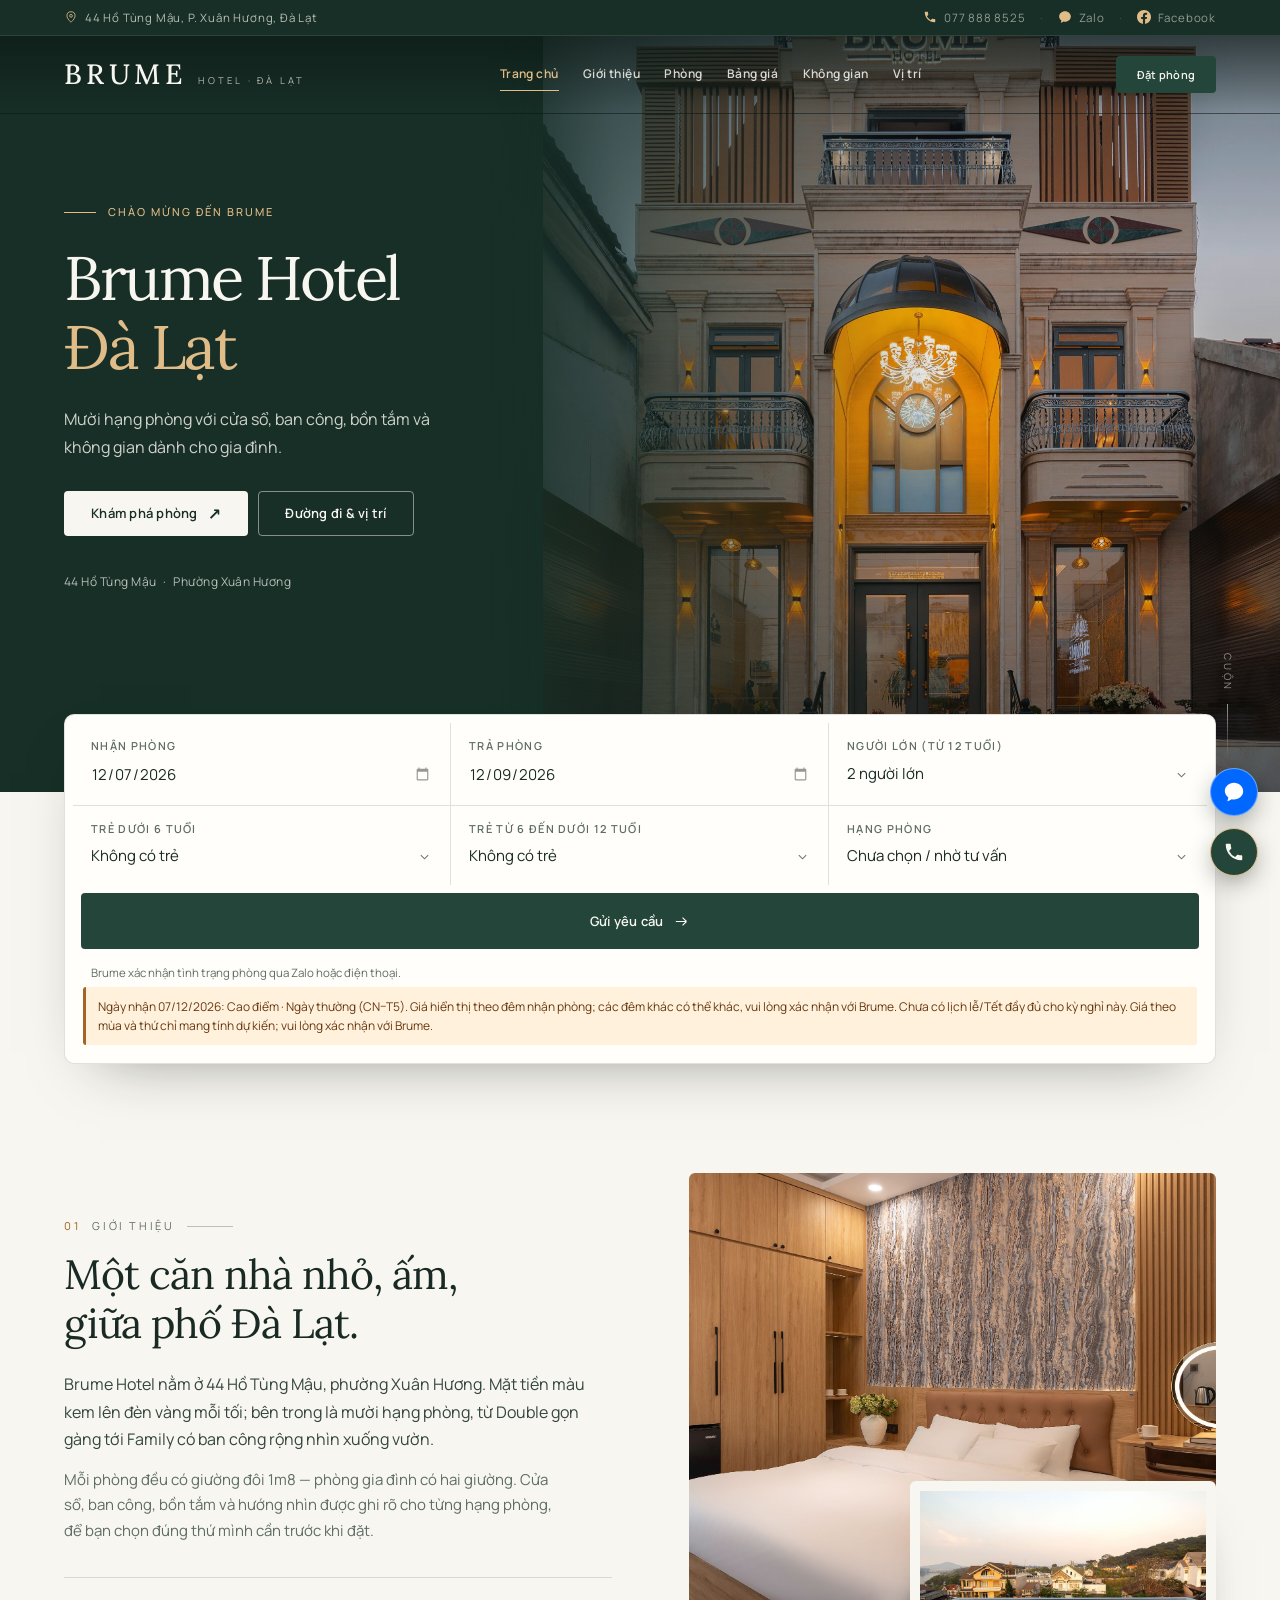
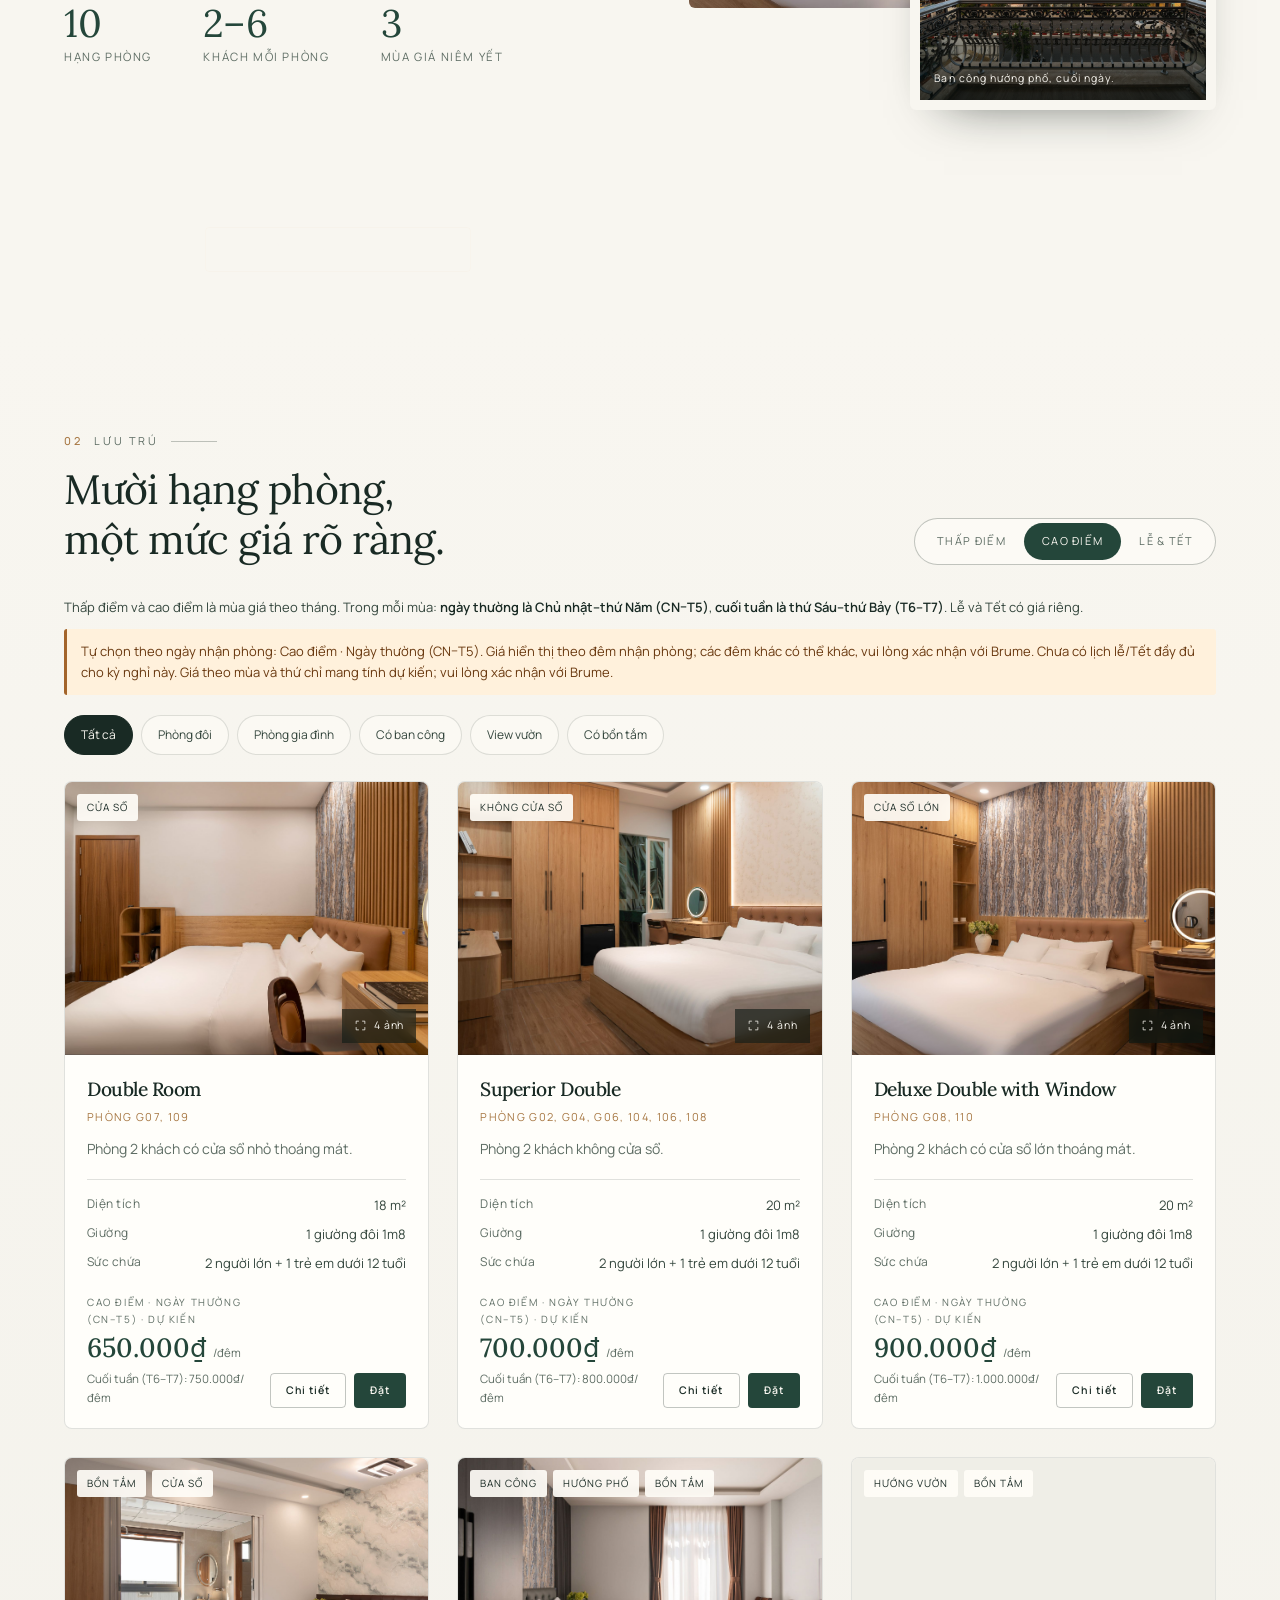
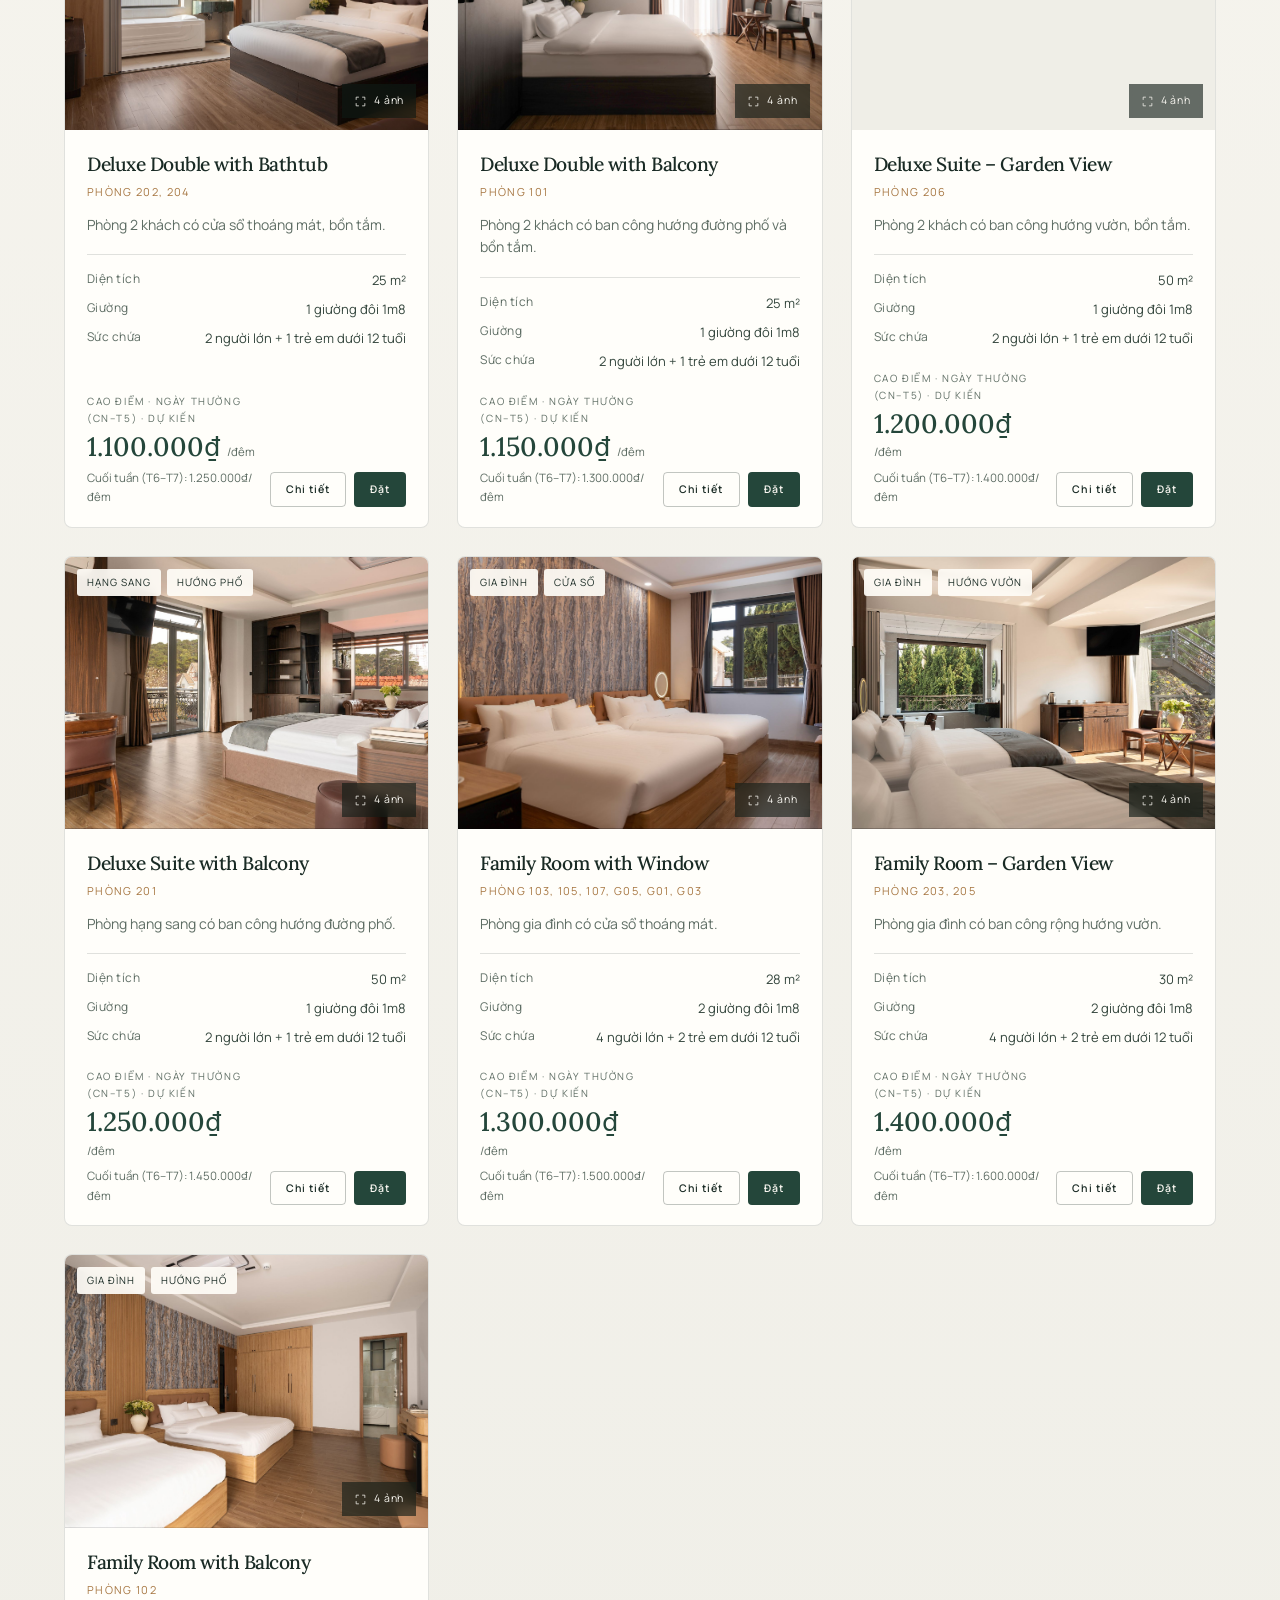
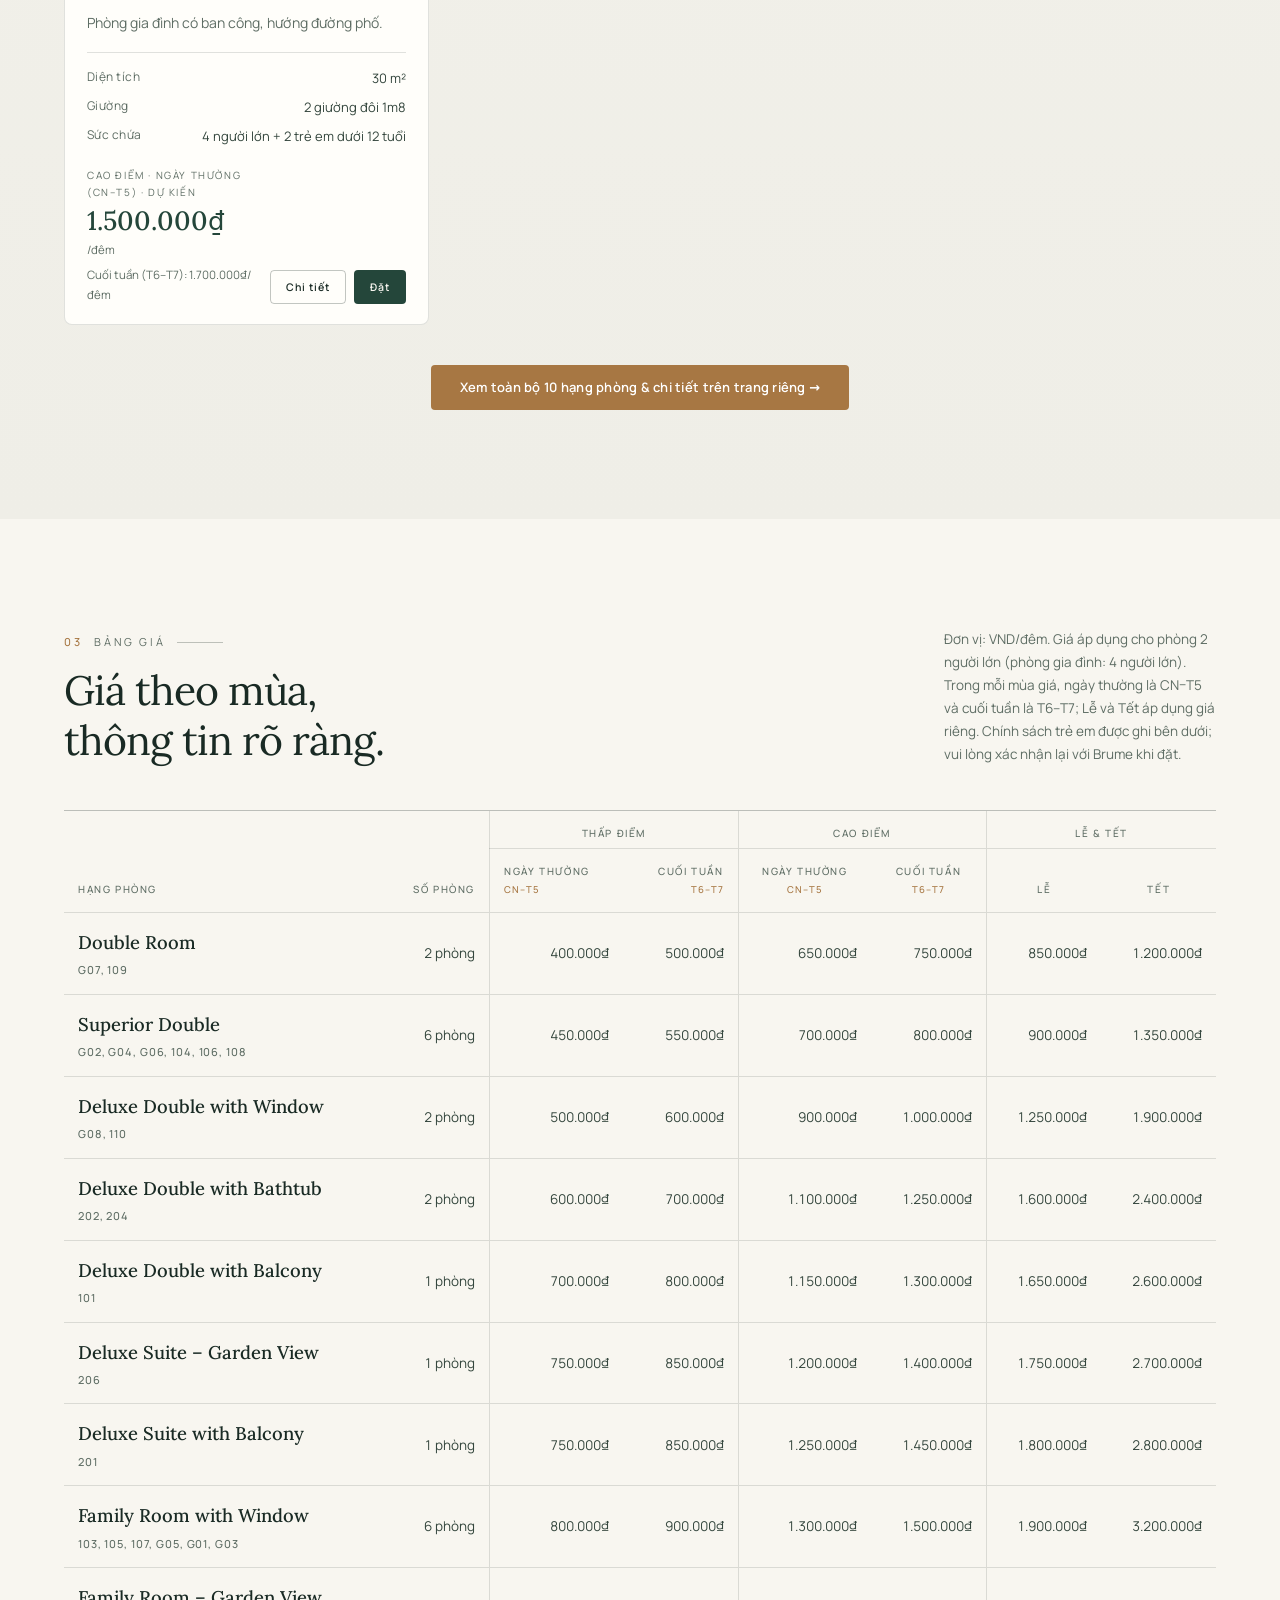
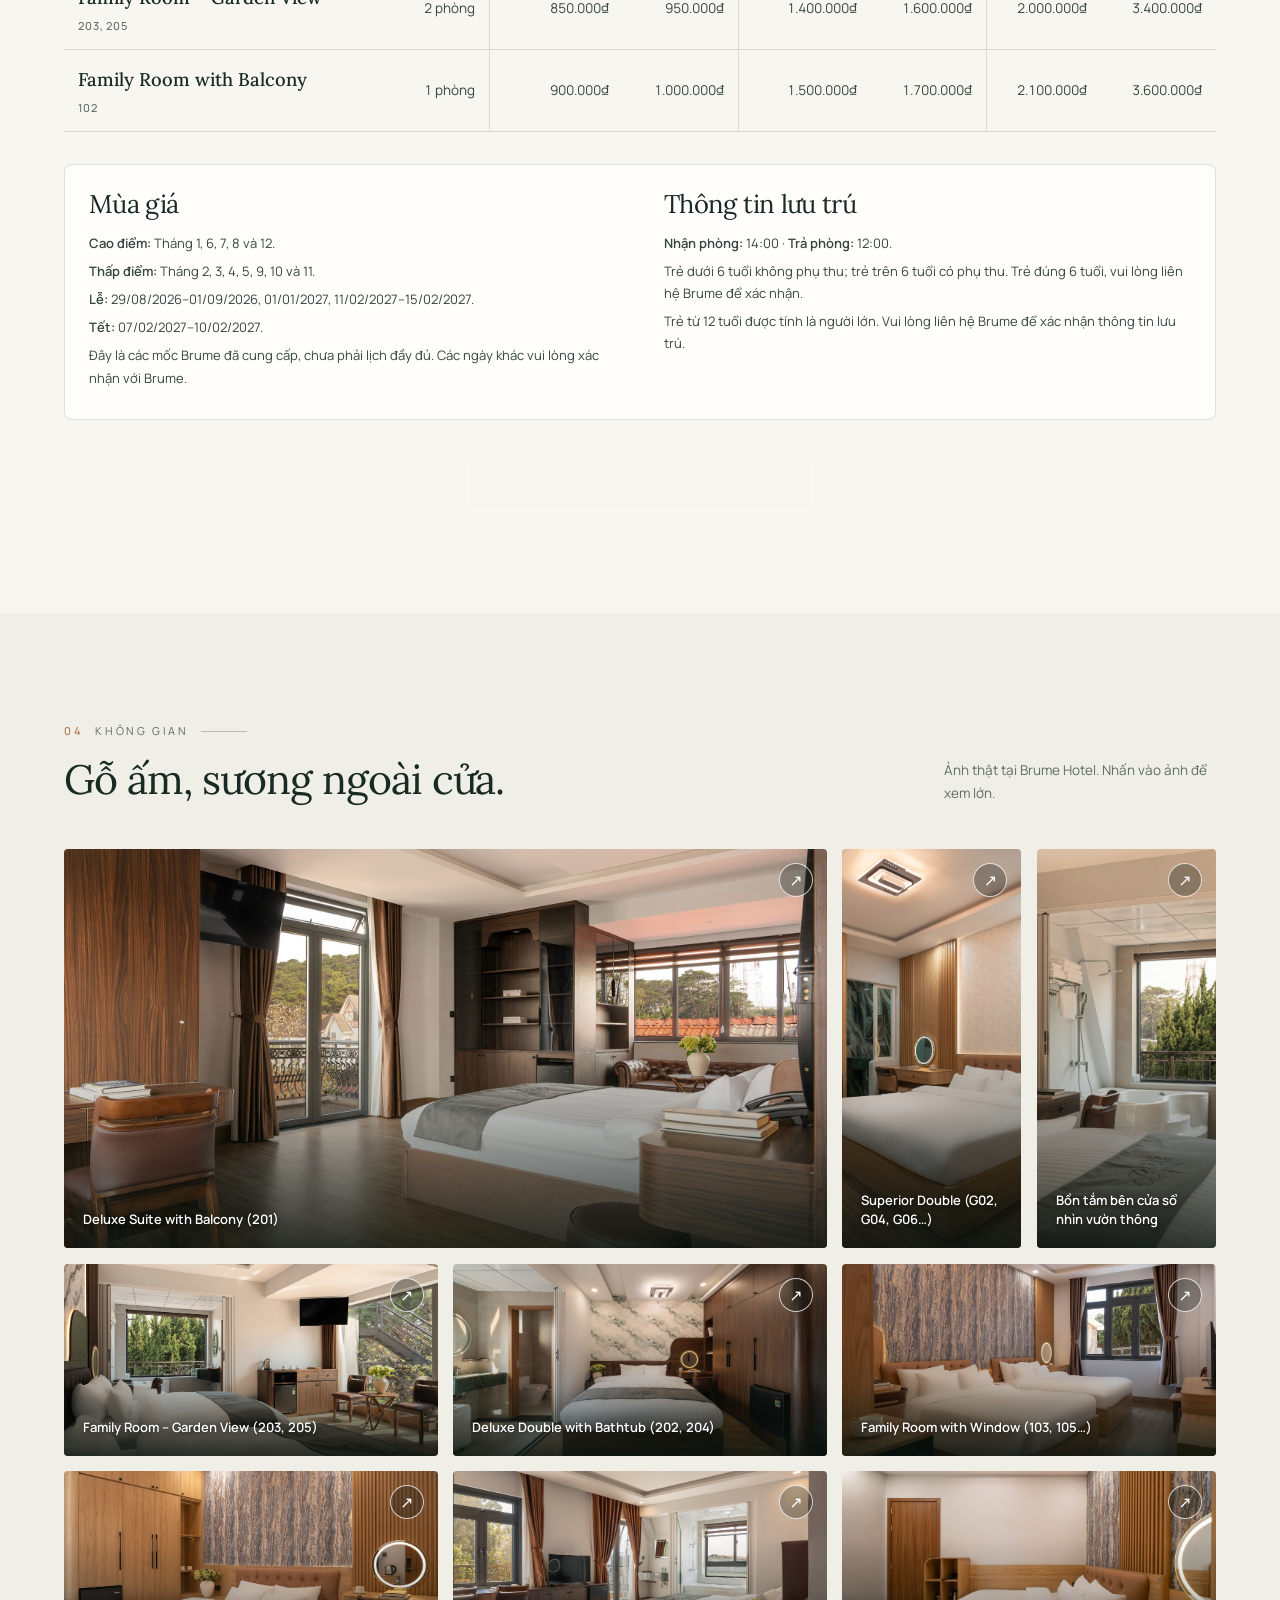
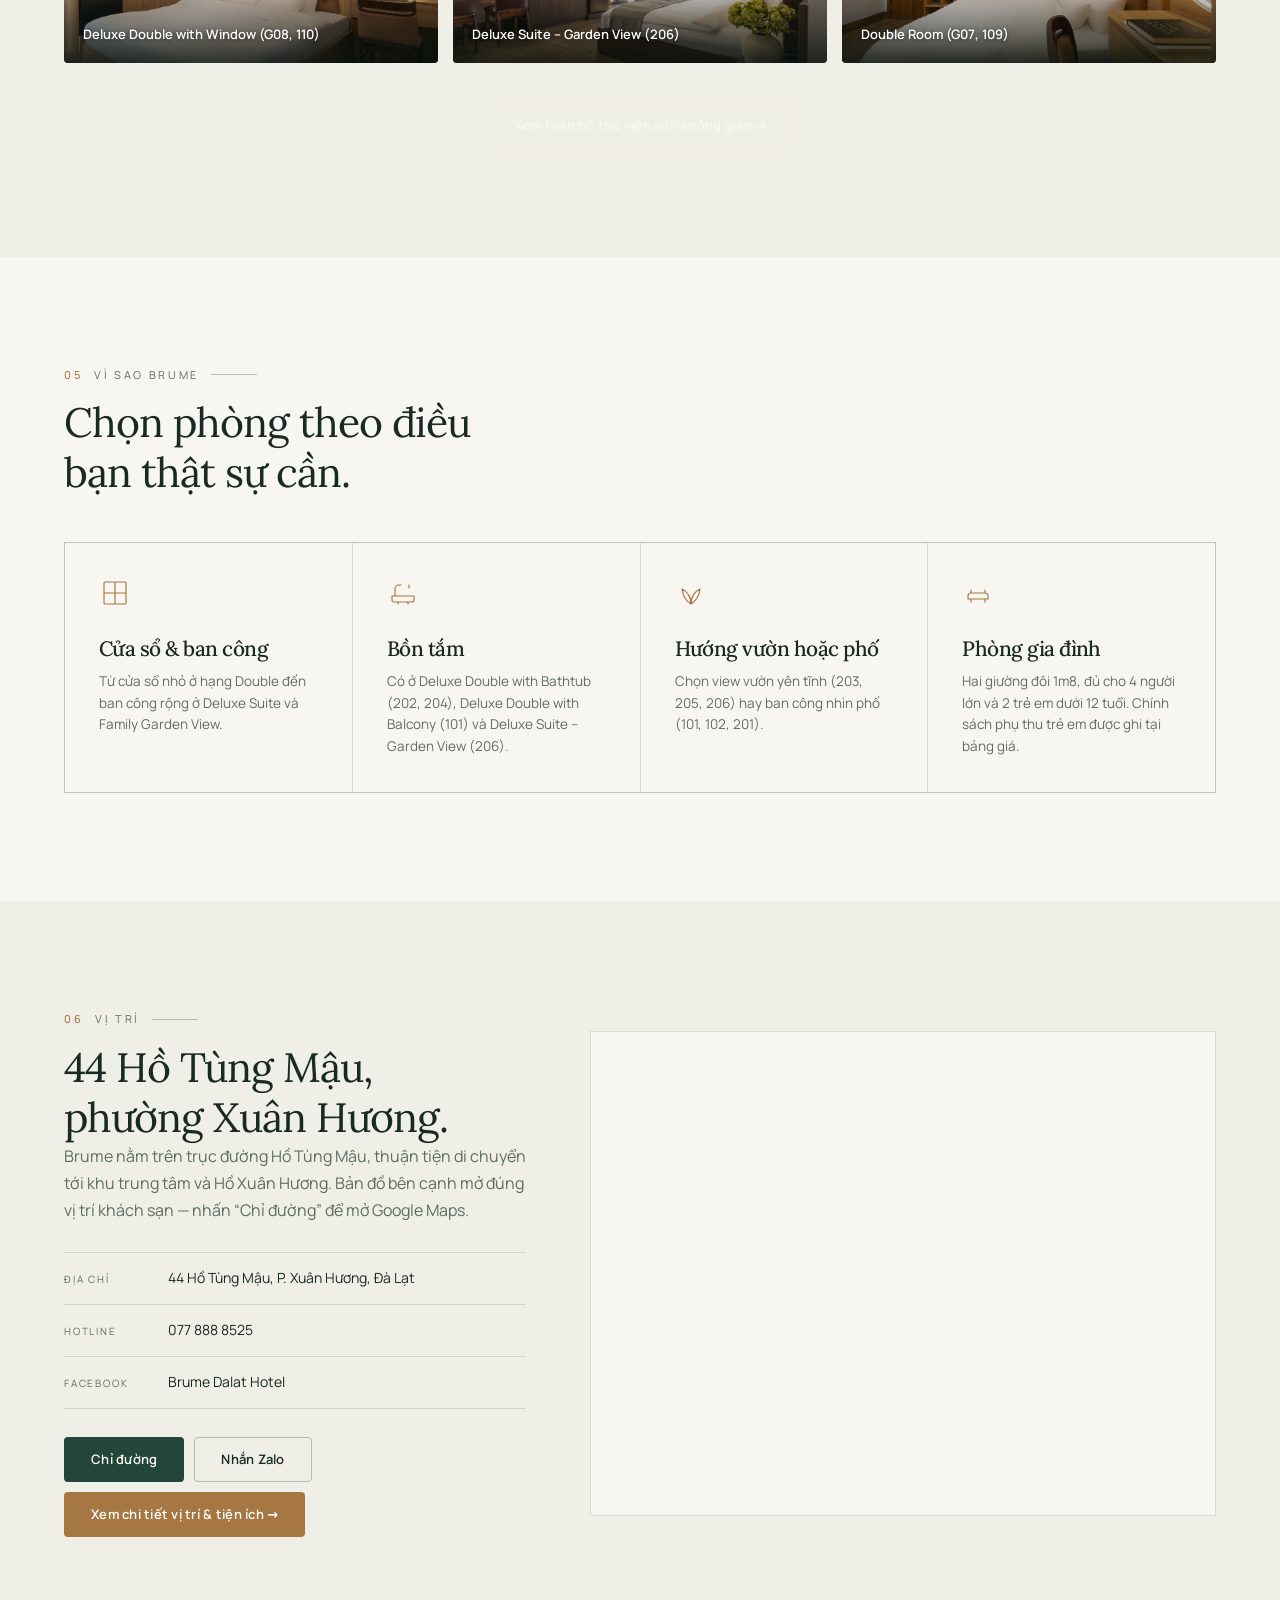
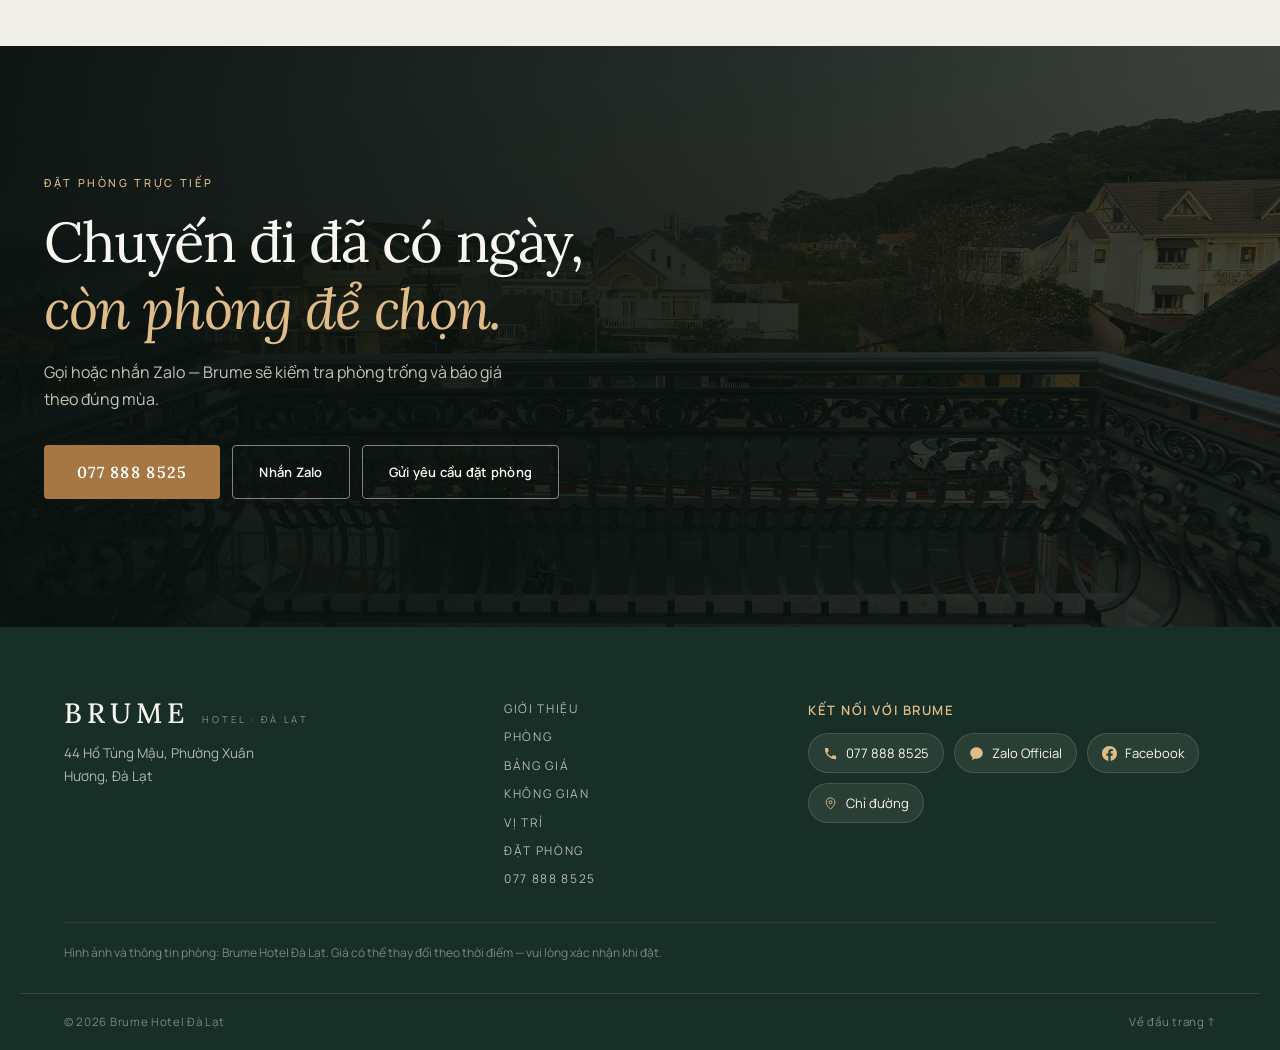
==== commit 524140be: "feat: add SMS prefilled dispatch and backend webhook endpoint support for direct reception delivery " ====
--- a/index.html
+++ b/index.html
@@ -848,19 +848,22 @@
               <textarea id="rNote" name="note" rows="3" placeholder="Giờ đến, yêu cầu thêm…"></textarea>
             </div>
             <div class="request-form__actions field--full">
-              <button class="btn btn--solid" type="submit">Tạo nội dung tin nhắn</button>
+              <button class="btn btn--solid" type="submit">Gửi yêu cầu qua Zalo ngay</button>
               <a class="btn btn--ghost" href="tel:0778888525">Gọi 077 888 8525</a>
             </div>
           </form>
 
           <div class="request-result" id="requestResult" hidden>
-            <p class="request-result__label">Nội dung tin nhắn</p>
+            <div class="request-result__status" id="requestStatus">
+              <svg viewBox="0 0 24 24" aria-hidden="true"><path d="M20 6 9 17l-5-5" fill="none" stroke="currentColor" stroke-width="2" stroke-linecap="round" stroke-linejoin="round"/></svg>
+              <span>Đã tự động sao chép thông tin &amp; mở Zalo! Bạn chỉ cần bấm <strong>Dán (Ctrl + V / Giữ màn hình chọn Dán)</strong> để gửi cho lễ tân.</span>
+            </div>
+            <p class="request-result__label">Nội dung tin nhắn đã sao chép</p>
             <pre id="requestText" class="request-result__text"></pre>
             <div class="request-result__actions">
-              <button class="btn btn--solid" type="button" id="copyBtn">Sao chép</button>
-              <a class="btn btn--ghost" id="zaloBtn" href="https://zalo.me/0778888525" target="_blank" rel="noopener"
-                >Mở Zalo</a
-              >
+              <a class="btn btn--solid" id="zaloBtn" href="https://zalo.me/0778888525" target="_blank" rel="noopener">Mở lại Zalo</a>
+              <a class="btn btn--brass" id="smsBtn" href="sms:0778888525" title="Tự động điền sẵn toàn bộ tin nhắn trên điện thoại">Gửi qua tin nhắn SMS</a>
+              <button class="btn btn--ghost" type="button" id="copyBtn">Sao chép lại</button>
               <button class="btn btn--quiet" type="button" id="backBtn">Sửa thông tin</button>
             </div>
           </div>
--- a/assets/css/style.css
+++ b/assets/css/style.css
@@ -2110,6 +2110,32 @@
   margin-top: 22px;
 }
 
+.request-result__status {
+  padding: 12px 16px;
+  background: #eaf5ec;
+  border: 1px solid #2e7d32;
+  border-radius: 6px;
+  color: #1b5e20;
+  font-size: 13px;
+  line-height: 1.6;
+  margin-bottom: 16px;
+  display: flex;
+  align-items: center;
+  gap: 12px;
+  animation: fadeIn 0.35s ease both;
+}
+
+.request-result__status svg {
+  width: 22px;
+  height: 22px;
+  flex-shrink: 0;
+  color: #2e7d32;
+}
+
+.request-result__status strong {
+  color: #0f3d14;
+}
+
 .request-result__label {
   font-size: 10px;
   letter-spacing: 0.2em;
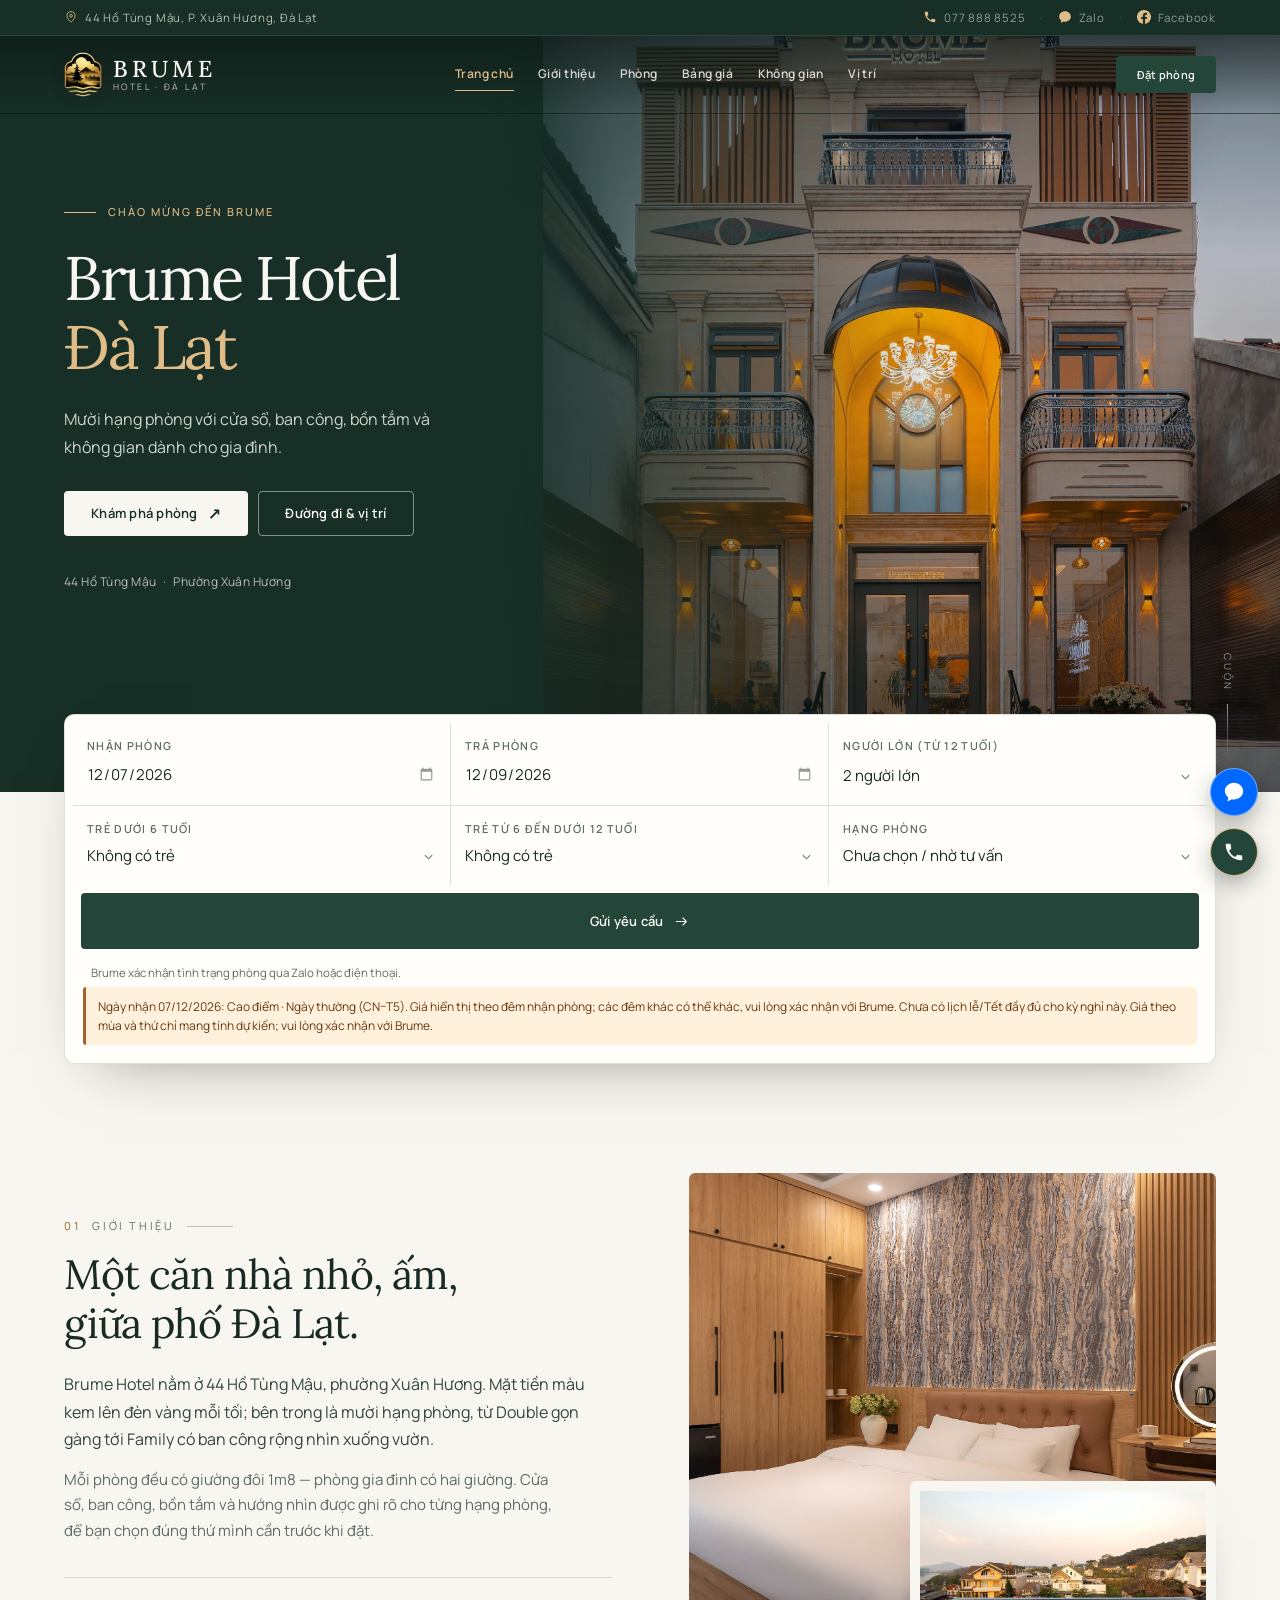
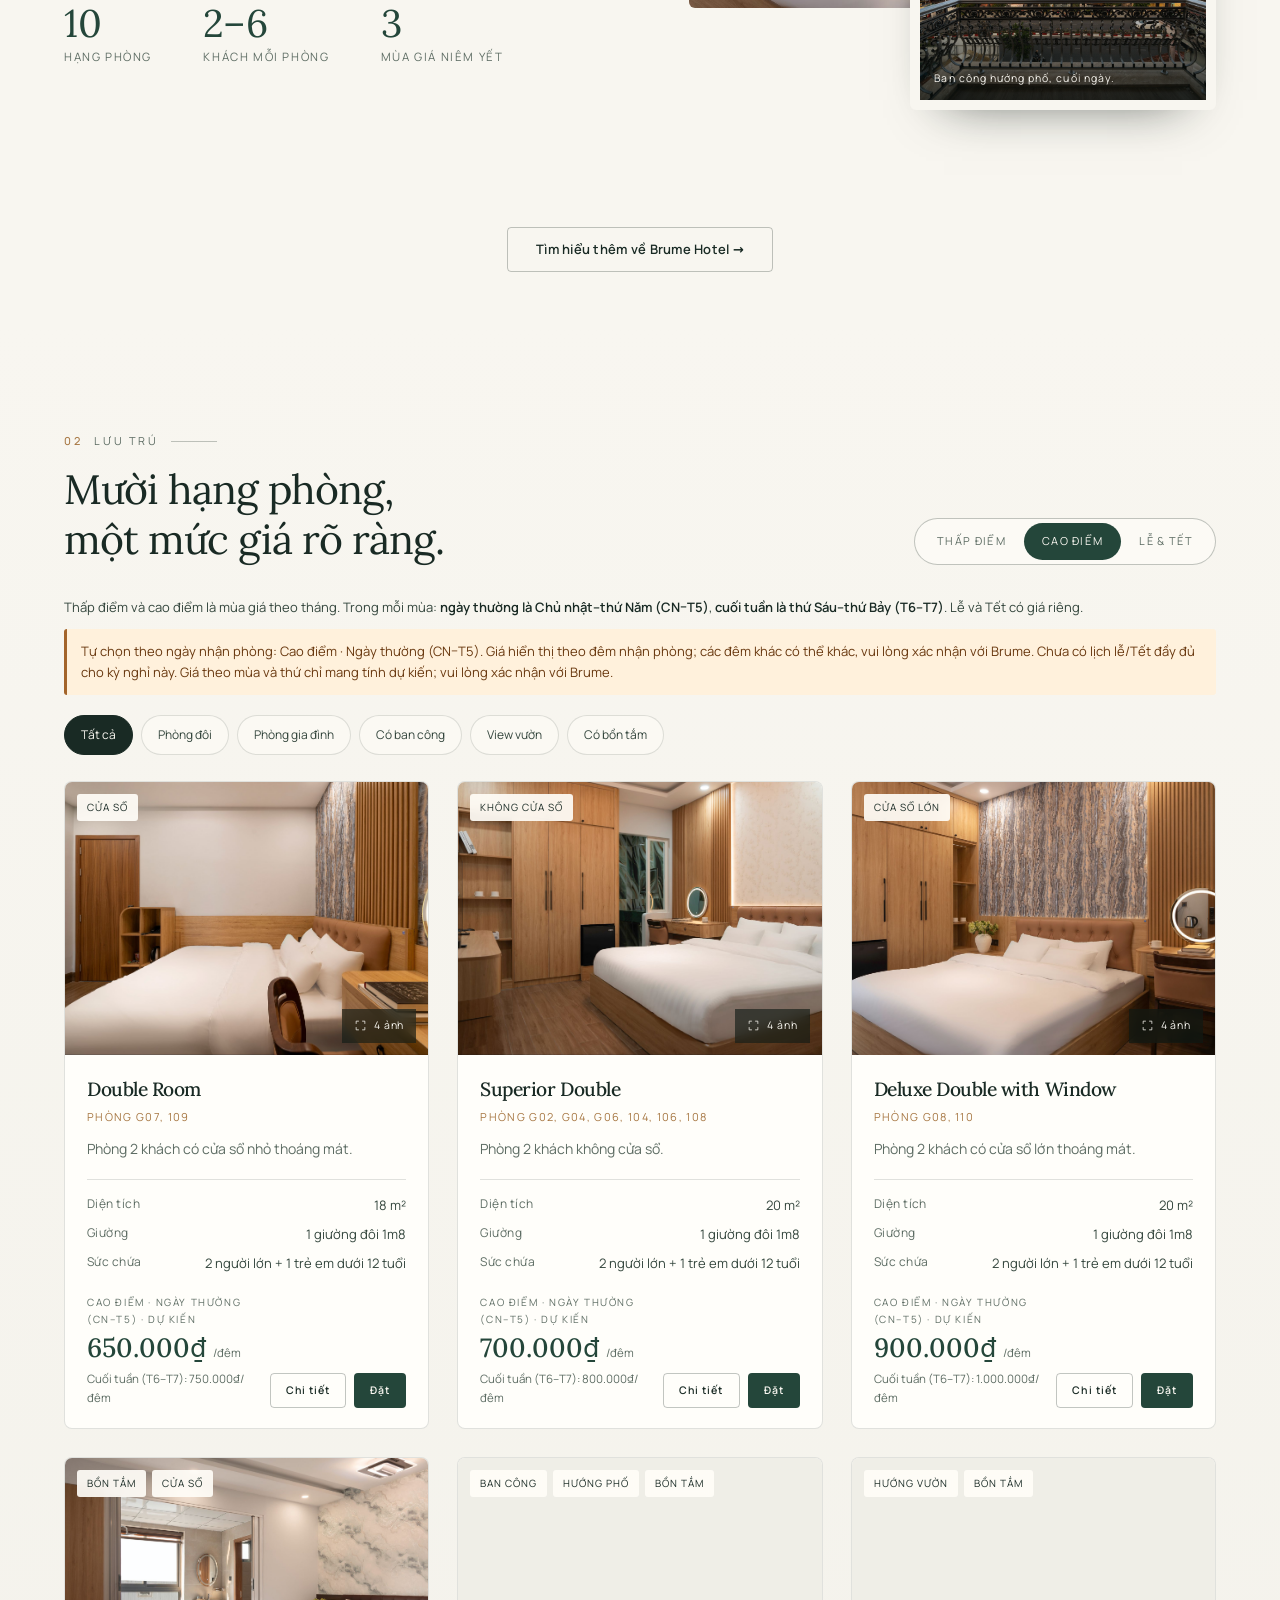
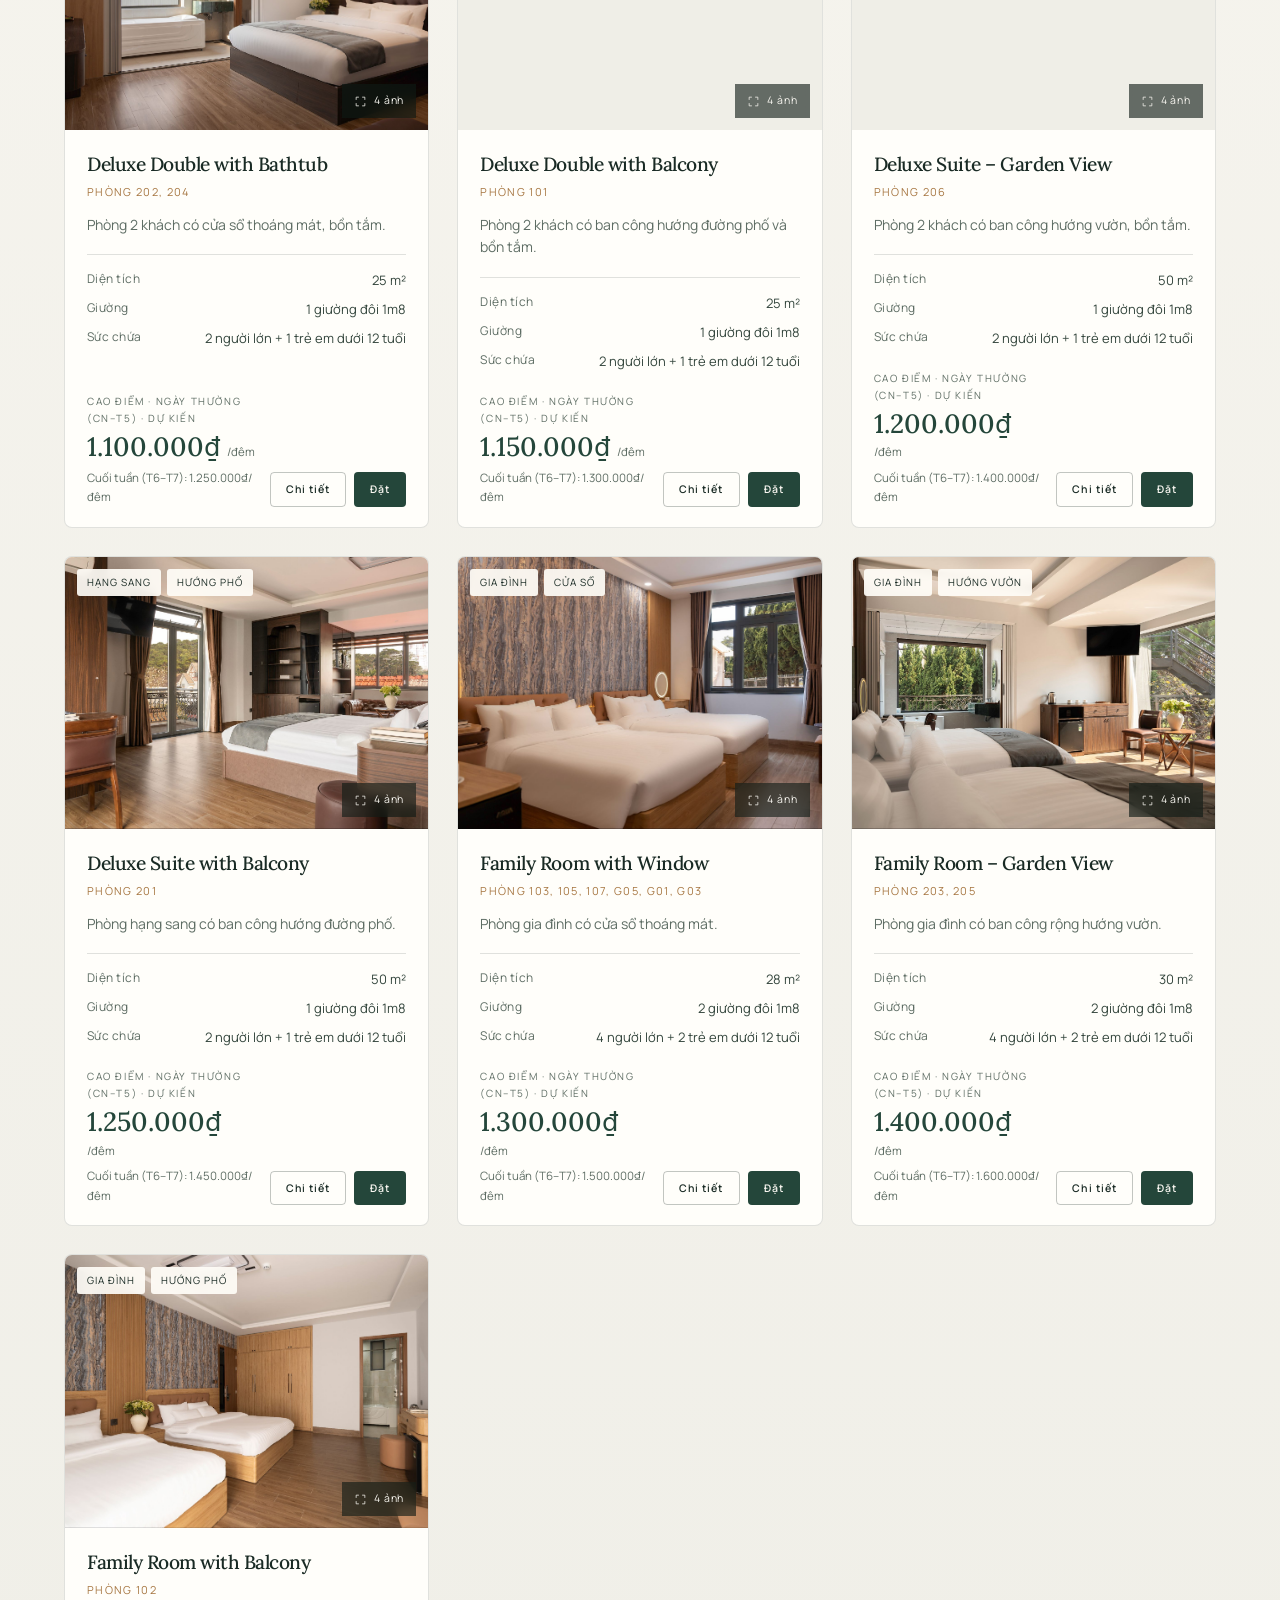
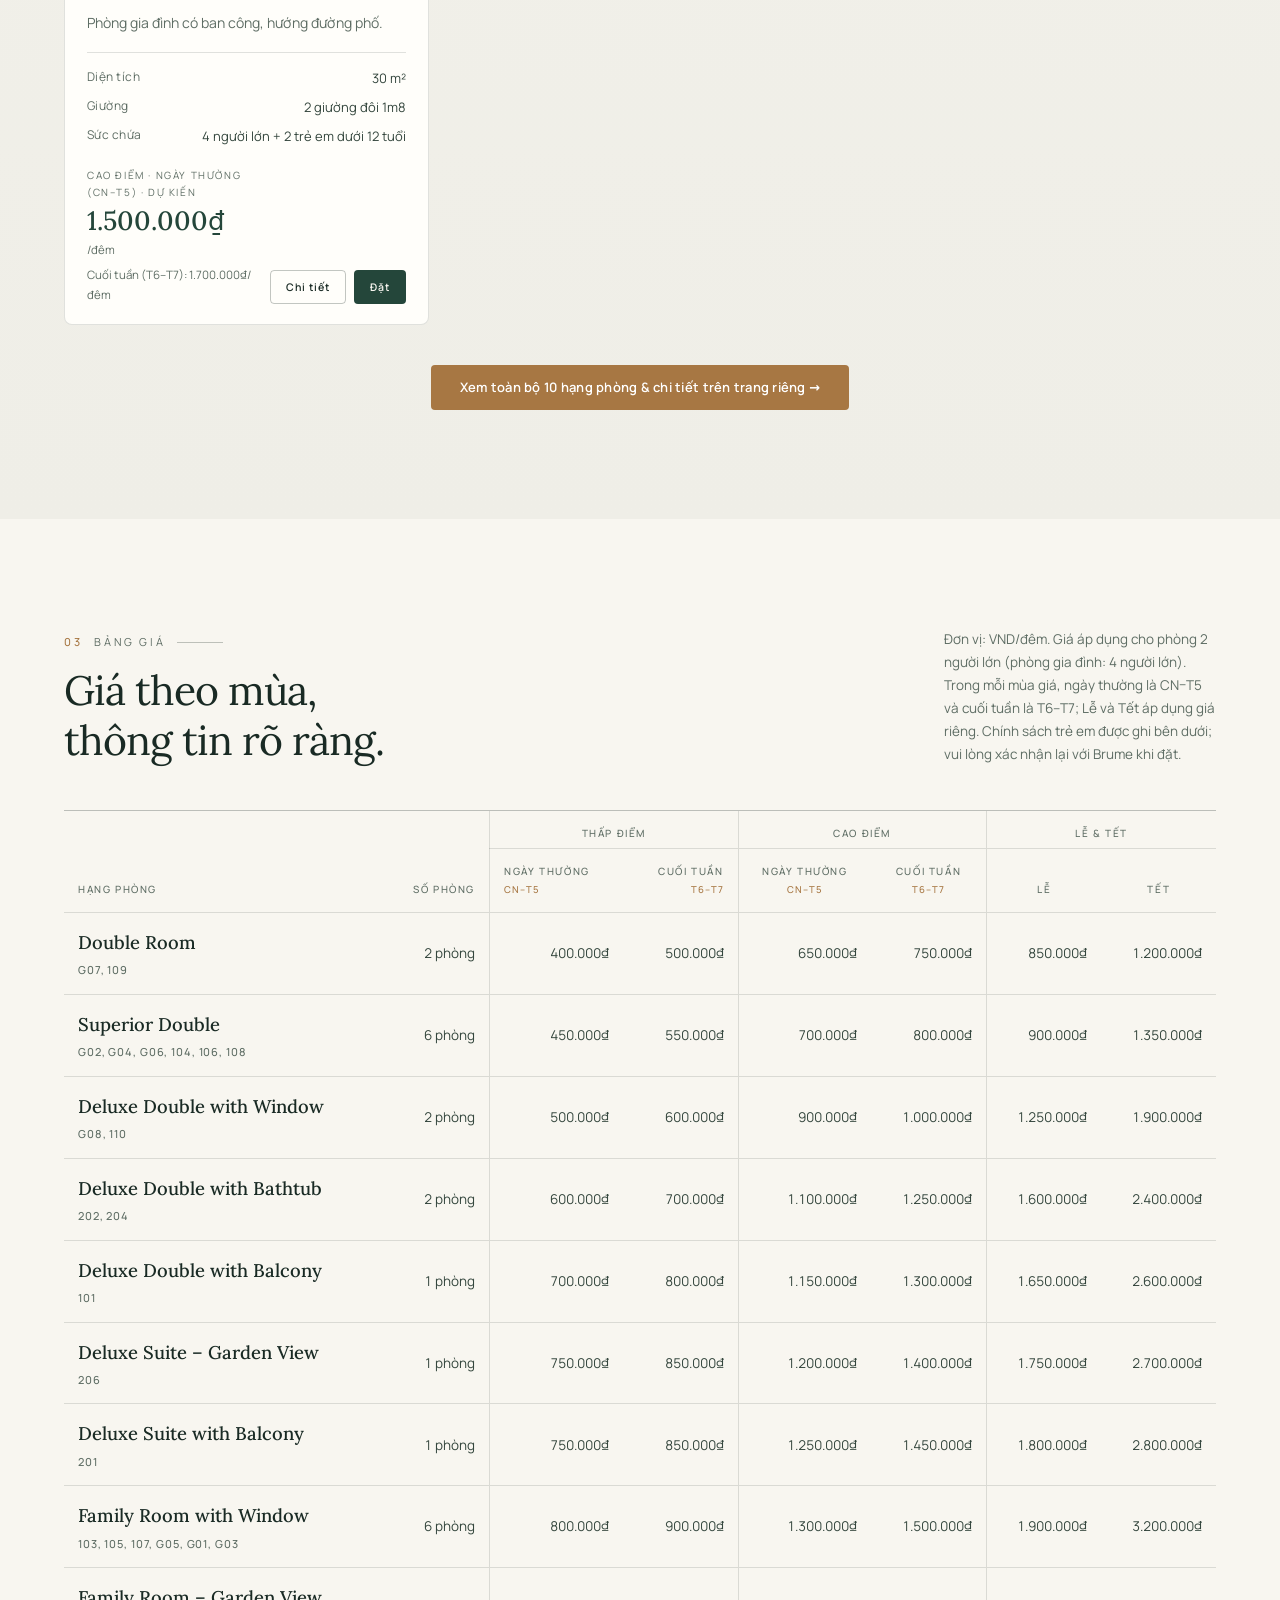
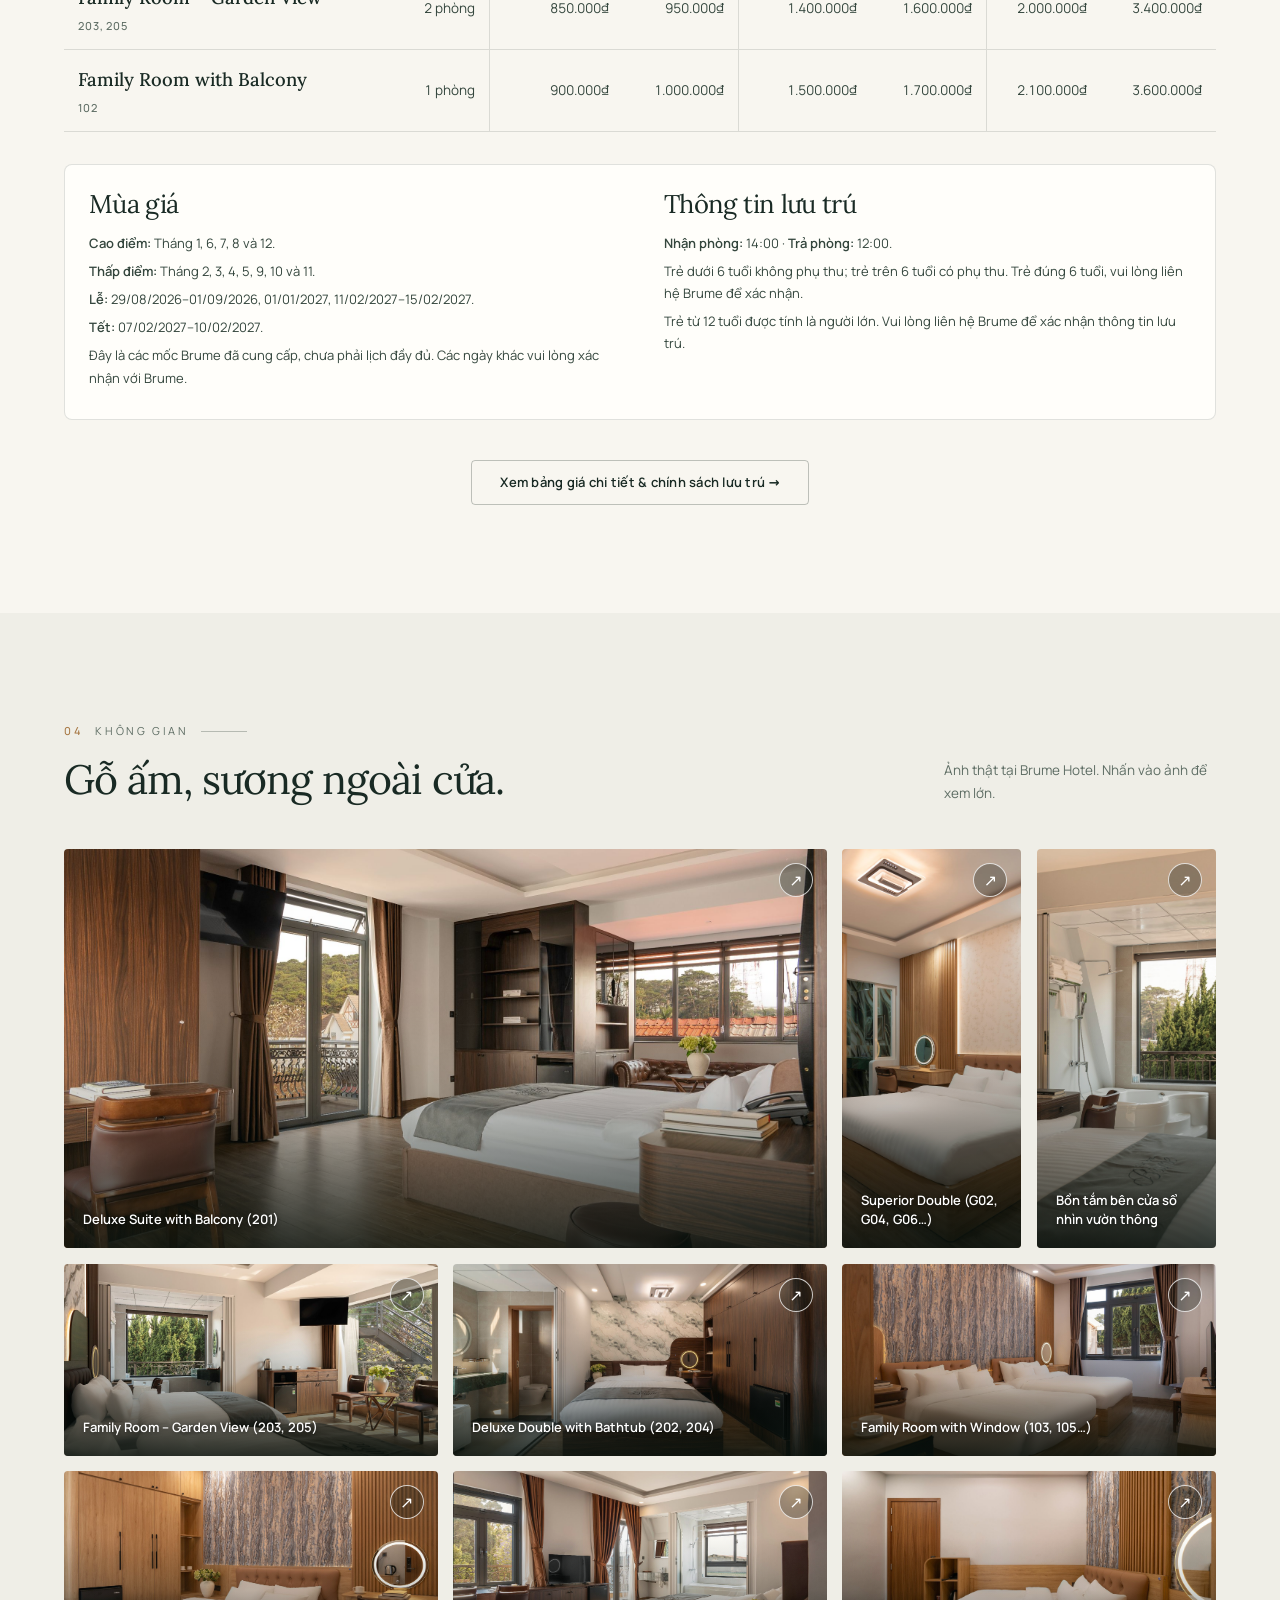
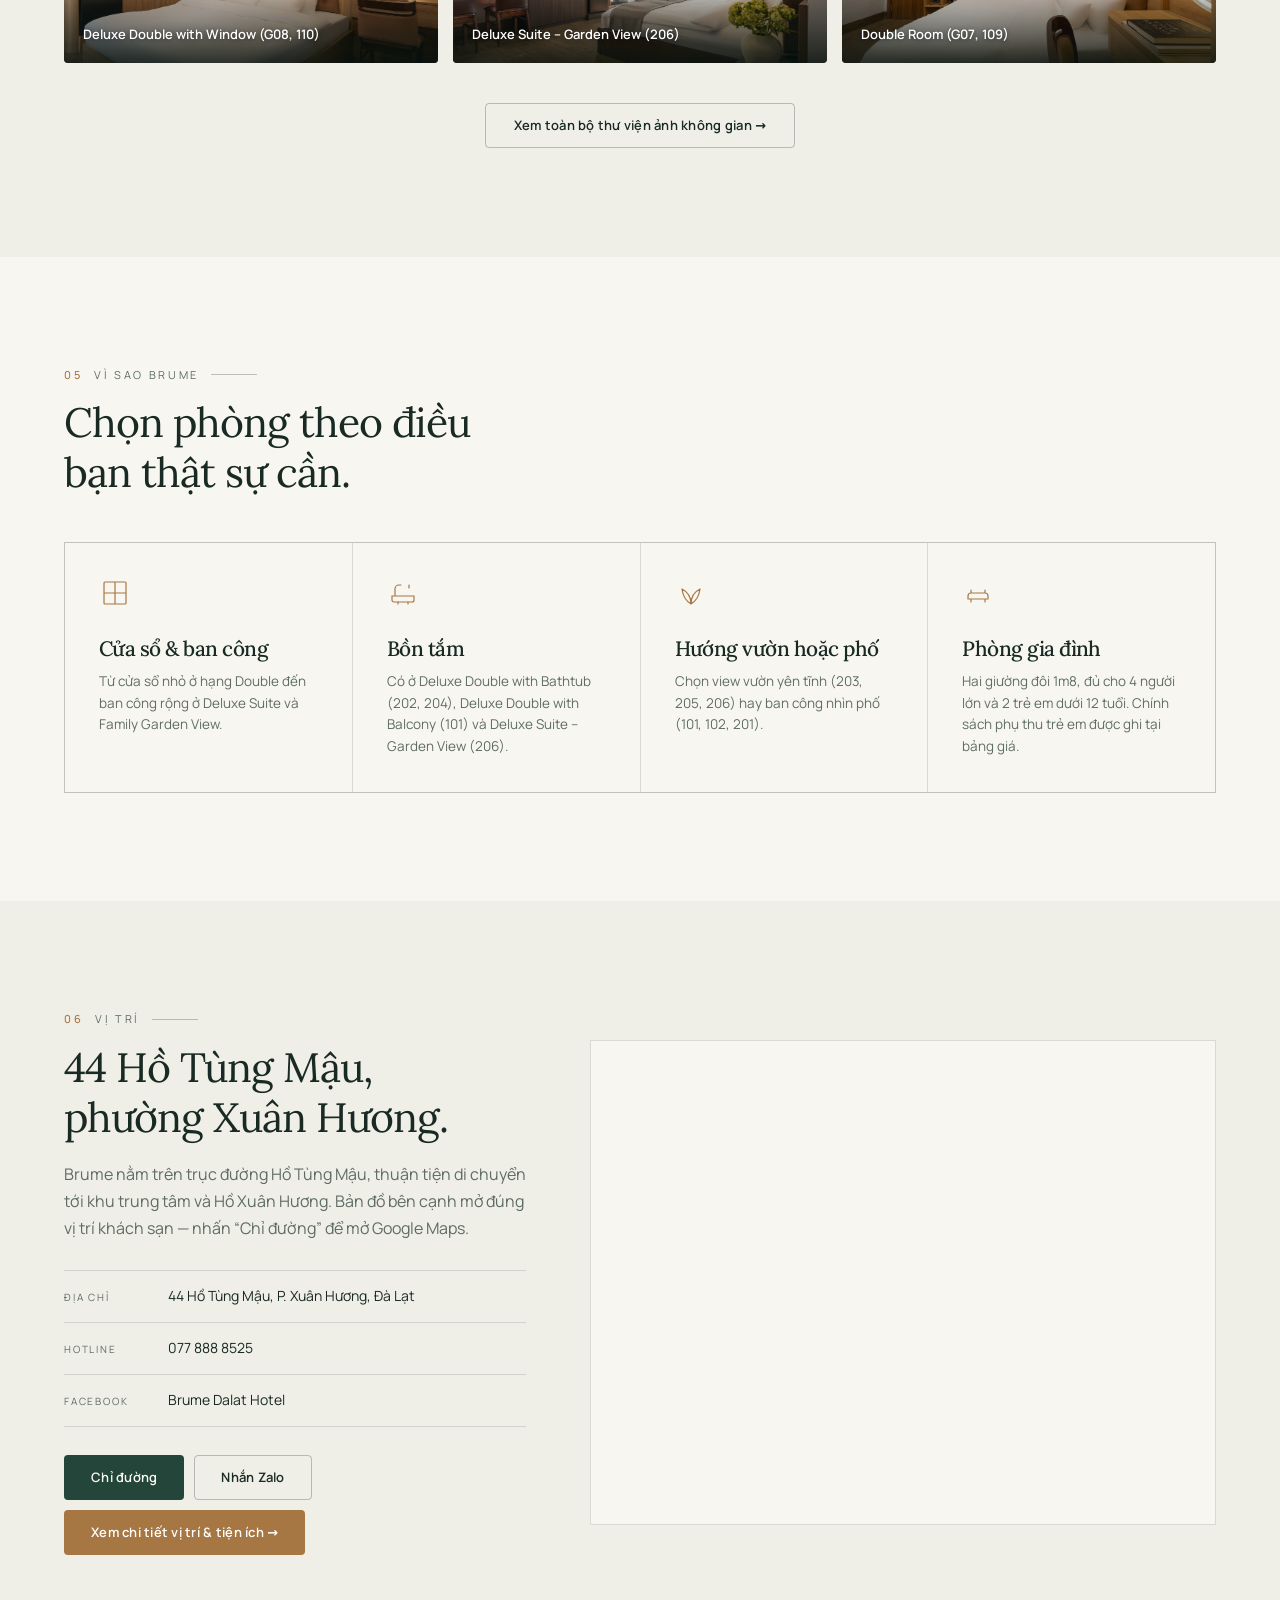
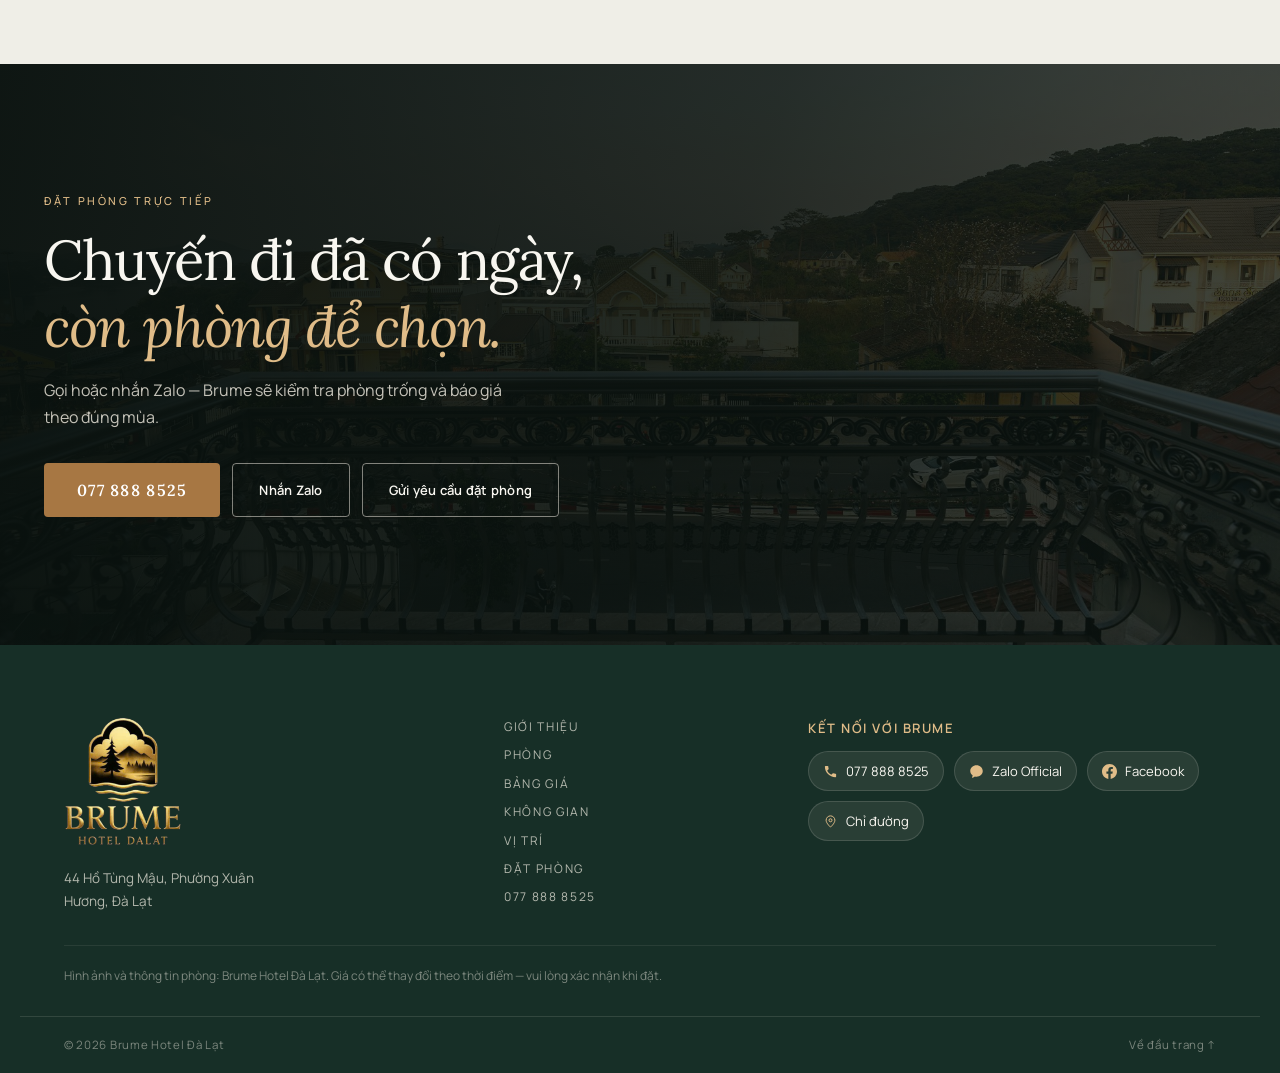
==== commit f877fc79: "Fix layout overlaps, multi-page booking modal, SVG icons, and update official hotel logo Co-authored" ====
--- a/index.html
+++ b/index.html
@@ -16,13 +16,29 @@
     />
     <meta property="og:image" content="assets/img/hero.jpg" />
     <meta name="theme-color" content="#16231e" />
-    <link
-      rel="icon"
-      href="data:image/svg+xml,%3Csvg xmlns='http://www.w3.org/2000/svg' viewBox='0 0 64 64'%3E%3Crect width='64' height='64' fill='%2316231e'/%3E%3Ctext x='32' y='45' font-family='Georgia,serif' font-size='38' fill='%23c99a5e' text-anchor='middle'%3EB%3C/text%3E%3C/svg%3E"
-    />
+    <link rel="icon" type="image/png" sizes="32x32" href="assets/img/favicon-32.png" />
+    <link rel="icon" type="image/png" sizes="192x192" href="assets/img/favicon-192.png" />
+    <link rel="apple-touch-icon" sizes="180x180" href="assets/img/apple-touch-icon.png" />
     <link rel="stylesheet" href="assets/css/fonts.css" />
     <link rel="preload" as="image" href="assets/img/hero.jpg" />
-    <link rel="stylesheet" href="assets/css/style.css?v=20261028-v5" />
+    <link rel="stylesheet" href="assets/css/style.css?v=20261028-v8" />
+    <script type="application/ld+json">
+      {
+        "@context": "https://schema.org",
+        "@type": "Hotel",
+        "name": "Brume Hotel Đà Lạt",
+        "logo": "https://lxmtuu.github.io/BrumeHotel/assets/img/logo.jpg",
+        "image": "https://lxmtuu.github.io/BrumeHotel/assets/img/hero.jpg",
+        "telephone": "+842633602799",
+        "address": {
+          "@type": "PostalAddress",
+          "streetAddress": "44 Hồ Tùng Mậu, Phường Xuân Hương",
+          "addressLocality": "Đà Lạt",
+          "addressRegion": "Lâm Đồng",
+          "addressCountry": "VN"
+        }
+      }
+    </script>
   </head>
   <body>
     <a class="skip-link" href="#main">Bỏ qua điều hướng</a>
@@ -36,7 +52,7 @@
             target="_blank"
             rel="noopener"
           >
-            <svg viewBox="0 0 24 24" aria-hidden="true">
+            <svg width="14" height="14" viewBox="0 0 24 24" aria-hidden="true">
               <path
                 d="M12 21s7-6.1 7-11a7 7 0 1 0-14 0c0 4.9 7 11 7 11Z"
                 fill="none"
@@ -49,17 +65,17 @@
           </a>
           <div class="topbar__links">
             <a class="topbar__link-item" href="tel:0778888525">
-              <svg viewBox="0 0 24 24" aria-hidden="true"><path fill="currentColor" d="M6.62 10.79a15.05 15.05 0 0 0 6.59 6.59l2.2-2.2c.27-.27.67-.36 1.02-.24 1.12.37 2.33.57 3.57.57.55 0 1 .45 1 1V20c0 .55-.45 1-1 1-9.39 0-17-7.61-17-17 0-.55.45-1 1-1h3.5c.55 0 1 .45 1 1 0 1.25.2 2.45.57 3.57.11.35.03.74-.25 1.02l-2.2 2.2z"/></svg>
+              <svg width="14" height="14" viewBox="0 0 24 24" aria-hidden="true"><path fill="currentColor" d="M6.62 10.79a15.05 15.05 0 0 0 6.59 6.59l2.2-2.2c.27-.27.67-.36 1.02-.24 1.12.37 2.33.57 3.57.57.55 0 1 .45 1 1V20c0 .55-.45 1-1 1-9.39 0-17-7.61-17-17 0-.55.45-1 1-1h3.5c.55 0 1 .45 1 1 0 1.25.2 2.45.57 3.57.11.35.03.74-.25 1.02l-2.2 2.2z"/></svg>
               <span>077 888 8525</span>
             </a>
             <span aria-hidden="true" class="topbar__sep">·</span>
             <a class="topbar__link-item" href="https://zalo.me/0778888525" target="_blank" rel="noopener">
-              <svg viewBox="0 0 24 24" aria-hidden="true"><path fill="currentColor" d="M12 2C6.48 2 2 6.03 2 11c0 2.8 1.46 5.3 3.77 6.99-.17 1.48-.87 3.52-.91 3.63-.07.18.04.38.22.43.07.02.13.02.2.01.22-.06 2.6-1.02 4.2-2.14.82.23 1.68.35 2.52.35 5.52 0 10-4.03 10-9S17.52 2 12 2z"/></svg>
+              <svg width="14" height="14" viewBox="0 0 24 24" aria-hidden="true"><path fill="currentColor" d="M12 2C6.48 2 2 6.03 2 11c0 2.8 1.46 5.3 3.77 6.99-.17 1.48-.87 3.52-.91 3.63-.07.18.04.38.22.43.07.02.13.02.2.01.22-.06 2.6-1.02 4.2-2.14.82.23 1.68.35 2.52.35 5.52 0 10-4.03 10-9S17.52 2 12 2z"/></svg>
               <span>Zalo</span>
             </a>
             <span aria-hidden="true" class="topbar__sep">·</span>
             <a class="topbar__link-item" href="https://www.facebook.com/profile.php?id=61588141471436" target="_blank" rel="noopener">
-              <svg viewBox="0 0 24 24" aria-hidden="true"><path fill="currentColor" d="M24 12.073c0-6.627-5.373-12-12-12s-12 5.373-12 12c0 5.99 4.388 10.954 10.125 11.854v-8.385H7.078v-3.47h3.047V9.43c0-3.007 1.792-4.669 4.533-4.669 1.312 0 2.686.235 2.686.235v2.953H15.83c-1.491 0-1.956.925-1.956 1.874v2.25h3.328l-.532 3.47h-2.796v8.385C19.612 23.027 24 18.062 24 12.073z"/></svg>
+              <svg width="14" height="14" viewBox="0 0 24 24" aria-hidden="true"><path fill="currentColor" d="M24 12.073c0-6.627-5.373-12-12-12s-12 5.373-12 12c0 5.99 4.388 10.954 10.125 11.854v-8.385H7.078v-3.47h3.047V9.43c0-3.007 1.792-4.669 4.533-4.669 1.312 0 2.686.235 2.686.235v2.953H15.83c-1.491 0-1.956.925-1.956 1.874v2.25h3.328l-.532 3.47h-2.796v8.385C19.612 23.027 24 18.062 24 12.073z"/></svg>
               <span>Facebook</span>
             </a>
           </div>
@@ -69,8 +85,11 @@
       <header class="header" id="header">
         <div class="wrap header__in">
           <a class="brand" href="#top" aria-label="Brume Hotel Đà Lạt — về đầu trang">
-            <span class="brand__name">Brume</span>
-            <span class="brand__sub">Hotel · Đà Lạt</span>
+            <img class="brand__mark" src="assets/img/logo-mark.png" alt="" width="38" height="46" decoding="async" />
+            <span class="brand__text">
+              <span class="brand__name">Brume</span>
+              <span class="brand__sub">Hotel · Đà Lạt</span>
+            </span>
           </a>
 
           <nav class="nav" id="nav" aria-label="Điều hướng chính">
@@ -82,15 +101,15 @@
             <a href="vi-tri.html">Vị trí</a>
             <div class="nav__foot">
               <a href="tel:0778888525">
-                <svg viewBox="0 0 24 24" aria-hidden="true"><path fill="currentColor" d="M6.62 10.79a15.05 15.05 0 0 0 6.59 6.59l2.2-2.2c.27-.27.67-.36 1.02-.24 1.12.37 2.33.57 3.57.57.55 0 1 .45 1 1V20c0 .55-.45 1-1 1-9.39 0-17-7.61-17-17 0-.55.45-1 1-1h3.5c.55 0 1 .45 1 1 0 1.25.2 2.45.57 3.57.11.35.03.74-.25 1.02l-2.2 2.2z"/></svg>
+                <svg width="18" height="18" viewBox="0 0 24 24" aria-hidden="true"><path fill="currentColor" d="M6.62 10.79a15.05 15.05 0 0 0 6.59 6.59l2.2-2.2c.27-.27.67-.36 1.02-.24 1.12.37 2.33.57 3.57.57.55 0 1 .45 1 1V20c0 .55-.45 1-1 1-9.39 0-17-7.61-17-17 0-.55.45-1 1-1h3.5c.55 0 1 .45 1 1 0 1.25.2 2.45.57 3.57.11.35.03.74-.25 1.02l-2.2 2.2z"/></svg>
                 077 888 8525
               </a>
               <a href="https://zalo.me/0778888525" target="_blank" rel="noopener">
-                <svg viewBox="0 0 24 24" aria-hidden="true"><path fill="currentColor" d="M12 2C6.48 2 2 6.03 2 11c0 2.8 1.46 5.3 3.77 6.99-.17 1.48-.87 3.52-.91 3.63-.07.18.04.38.22.43.07.02.13.02.2.01.22-.06 2.6-1.02 4.2-2.14.82.23 1.68.35 2.52.35 5.52 0 10-4.03 10-9S17.52 2 12 2z"/></svg>
+                <svg width="18" height="18" viewBox="0 0 24 24" aria-hidden="true"><path fill="currentColor" d="M12 2C6.48 2 2 6.03 2 11c0 2.8 1.46 5.3 3.77 6.99-.17 1.48-.87 3.52-.91 3.63-.07.18.04.38.22.43.07.02.13.02.2.01.22-.06 2.6-1.02 4.2-2.14.82.23 1.68.35 2.52.35 5.52 0 10-4.03 10-9S17.52 2 12 2z"/></svg>
                 Zalo
               </a>
               <a href="https://www.facebook.com/profile.php?id=61588141471436" target="_blank" rel="noopener">
-                <svg viewBox="0 0 24 24" aria-hidden="true"><path fill="currentColor" d="M24 12.073c0-6.627-5.373-12-12-12s-12 5.373-12 12c0 5.99 4.388 10.954 10.125 11.854v-8.385H7.078v-3.47h3.047V9.43c0-3.007 1.792-4.669 4.533-4.669 1.312 0 2.686.235 2.686.235v2.953H15.83c-1.491 0-1.956.925-1.956 1.874v2.25h3.328l-.532 3.47h-2.796v8.385C19.612 23.027 24 18.062 24 12.073z"/></svg>
+                <svg width="18" height="18" viewBox="0 0 24 24" aria-hidden="true"><path fill="currentColor" d="M24 12.073c0-6.627-5.373-12-12-12s-12 5.373-12 12c0 5.99 4.388 10.954 10.125 11.854v-8.385H7.078v-3.47h3.047V9.43c0-3.007 1.792-4.669 4.533-4.669 1.312 0 2.686.235 2.686.235v2.953H15.83c-1.491 0-1.956.925-1.956 1.874v2.25h3.328l-.532 3.47h-2.796v8.385C19.612 23.027 24 18.062 24 12.073z"/></svg>
                 Facebook
               </a>
             </div>
@@ -98,7 +117,7 @@
 
           <div class="header__actions">
             <a class="btn btn--quiet header__call" href="tel:0778888525">
-              <svg viewBox="0 0 24 24" aria-hidden="true">
+              <svg width="18" height="18" viewBox="0 0 24 24" aria-hidden="true">
                 <path
                   d="M6.6 3.5 9 3c.5-.1 1 .2 1.2.7l1.2 3.2c.2.5 0 1-.4 1.3L9.6 9.3a11.6 11.6 0 0 0 5.1 5.1l1.1-1.4c.3-.4.8-.6 1.3-.4l3.2 1.2c.5.2.8.7.7 1.2l-.5 2.4c-.1.6-.6 1-1.2 1A16.9 16.9 0 0 1 3.5 4.7c0-.6.4-1.1 1-1.2Z"
                   fill="none"
@@ -210,7 +229,7 @@
             </div>
             <button class="btn btn--solid book__submit" type="submit">
               Gửi yêu cầu
-              <svg viewBox="0 0 24 24" aria-hidden="true">
+              <svg width="18" height="18" viewBox="0 0 24 24" aria-hidden="true">
                 <path d="M4 12h15m0 0-5.5-5.5M19 12l-5.5 5.5" fill="none" stroke="currentColor" stroke-width="1.6" />
               </svg>
             </button>
@@ -270,7 +289,7 @@
             </figure>
           </div>
           <div class="section-link-wrap">
-            <a class="btn btn--outline" href="gioi-thieu.html">Tìm hiểu thêm về Brume Hotel →</a>
+            <a class="btn btn--ghost" href="gioi-thieu.html">Tìm hiểu thêm về Brume Hotel →</a>
           </div>
         </div>
       </section>
@@ -514,7 +533,7 @@
             </div>
           </div>
           <div class="section-link-wrap">
-            <a class="btn btn--outline" href="bang-gia.html">Xem bảng giá chi tiết &amp; chính sách lưu trú →</a>
+            <a class="btn btn--ghost" href="bang-gia.html">Xem bảng giá chi tiết &amp; chính sách lưu trú →</a>
           </div>
         </div>
       </section>
@@ -546,7 +565,7 @@
           </div>
           <!-- fallback-gallery:end -->
           <div class="section-link-wrap">
-            <a class="btn btn--outline" href="khong-gian.html">Xem toàn bộ thư viện ảnh không gian →</a>
+            <a class="btn btn--ghost" href="khong-gian.html">Xem toàn bộ thư viện ảnh không gian →</a>
           </div>
         </div>
       </section>
@@ -562,7 +581,7 @@
           </div>
           <ul class="feature-grid">
             <li class="feature reveal">
-              <svg viewBox="0 0 32 32" aria-hidden="true">
+              <svg width="32" height="32" viewBox="0 0 32 32" aria-hidden="true">
                 <rect x="5" y="5" width="22" height="22" rx="1" fill="none" stroke="currentColor" stroke-width="1.2" />
                 <path d="M16 5v22M5 16h22" stroke="currentColor" stroke-width="1.2" />
               </svg>
@@ -570,7 +589,7 @@
               <p>Từ cửa sổ nhỏ ở hạng Double đến ban công rộng ở Deluxe Suite và Family Garden View.</p>
             </li>
             <li class="feature reveal">
-              <svg viewBox="0 0 32 32" aria-hidden="true">
+              <svg width="32" height="32" viewBox="0 0 32 32" aria-hidden="true">
                 <path
                   d="M5 19h22v4a2 2 0 0 1-2 2H7a2 2 0 0 1-2-2v-4Zm3 0V12a4 4 0 0 1 4-4h2M22 8v3"
                   fill="none"
@@ -584,7 +603,7 @@
               <p>Có ở Deluxe Double with Bathtub (202, 204), Deluxe Double with Balcony (101) và Deluxe Suite – Garden View (206).</p>
             </li>
             <li class="feature reveal">
-              <svg viewBox="0 0 32 32" aria-hidden="true">
+              <svg width="32" height="32" viewBox="0 0 32 32" aria-hidden="true">
                 <path
                   d="M16 27c0-7 3-12 9-15-1 8-4 12-9 15Zm0 0c0-7-3-12-9-15 1 8 4 12 9 15Z"
                   fill="none"
@@ -598,7 +617,7 @@
               <p>Chọn view vườn yên tĩnh (203, 205, 206) hay ban công nhìn phố (101, 102, 201).</p>
             </li>
             <li class="feature reveal">
-              <svg viewBox="0 0 32 32" aria-hidden="true">
+              <svg width="32" height="32" viewBox="0 0 32 32" aria-hidden="true">
                 <path
                   d="M6 22v-3a3 3 0 0 1 3-3h14a3 3 0 0 1 3 3v3M6 22h20M9 16v-3M23 16v-3M9 22v3M23 22v3"
                   fill="none"
@@ -691,8 +710,9 @@
     <footer class="footer">
       <div class="wrap footer__in">
         <div class="footer__brand">
-          <span class="brand__name">Brume</span>
-          <span class="brand__sub">Hotel · Đà Lạt</span>
+          <a class="footer__logo-link" href="index.html" aria-label="Brume Hotel Đà Lạt — Trang chủ">
+            <img class="footer__logo" src="assets/img/logo-full.png" alt="Brume Hotel Đà Lạt" width="118" height="129" loading="lazy" decoding="async" />
+          </a>
           <p>44 Hồ Tùng Mậu, Phường Xuân Hương, Đà Lạt</p>
         </div>
         <nav class="footer__nav" aria-label="Liên kết chân trang">
@@ -708,19 +728,19 @@
           <p class="footer__heading">Kết nối với Brume</p>
           <div class="social-pills">
             <a class="social-pill" href="tel:0778888525" aria-label="Gọi điện Hotline">
-              <svg viewBox="0 0 24 24" aria-hidden="true"><path fill="currentColor" d="M6.62 10.79a15.05 15.05 0 0 0 6.59 6.59l2.2-2.2c.27-.27.67-.36 1.02-.24 1.12.37 2.33.57 3.57.57.55 0 1 .45 1 1V20c0 .55-.45 1-1 1-9.39 0-17-7.61-17-17 0-.55.45-1 1-1h3.5c.55 0 1 .45 1 1 0 1.25.2 2.45.57 3.57.11.35.03.74-.25 1.02l-2.2 2.2z"/></svg>
+              <svg width="18" height="18" viewBox="0 0 24 24" aria-hidden="true"><path fill="currentColor" d="M6.62 10.79a15.05 15.05 0 0 0 6.59 6.59l2.2-2.2c.27-.27.67-.36 1.02-.24 1.12.37 2.33.57 3.57.57.55 0 1 .45 1 1V20c0 .55-.45 1-1 1-9.39 0-17-7.61-17-17 0-.55.45-1 1-1h3.5c.55 0 1 .45 1 1 0 1.25.2 2.45.57 3.57.11.35.03.74-.25 1.02l-2.2 2.2z"/></svg>
               <span>077 888 8525</span>
             </a>
             <a class="social-pill" href="https://zalo.me/0778888525" target="_blank" rel="noopener" aria-label="Nhắn tin Zalo">
-              <svg viewBox="0 0 24 24" aria-hidden="true"><path fill="currentColor" d="M12 2C6.48 2 2 6.03 2 11c0 2.8 1.46 5.3 3.77 6.99-.17 1.48-.87 3.52-.91 3.63-.07.18.04.38.22.43.07.02.13.02.2.01.22-.06 2.6-1.02 4.2-2.14.82.23 1.68.35 2.52.35 5.52 0 10-4.03 10-9S17.52 2 12 2z"/></svg>
+              <svg width="18" height="18" viewBox="0 0 24 24" aria-hidden="true"><path fill="currentColor" d="M12 2C6.48 2 2 6.03 2 11c0 2.8 1.46 5.3 3.77 6.99-.17 1.48-.87 3.52-.91 3.63-.07.18.04.38.22.43.07.02.13.02.2.01.22-.06 2.6-1.02 4.2-2.14.82.23 1.68.35 2.52.35 5.52 0 10-4.03 10-9S17.52 2 12 2z"/></svg>
               <span>Zalo Official</span>
             </a>
             <a class="social-pill" href="https://www.facebook.com/profile.php?id=61588141471436" target="_blank" rel="noopener" aria-label="Trang Facebook Brume Dalat Hotel">
-              <svg viewBox="0 0 24 24" aria-hidden="true"><path fill="currentColor" d="M24 12.073c0-6.627-5.373-12-12-12s-12 5.373-12 12c0 5.99 4.388 10.954 10.125 11.854v-8.385H7.078v-3.47h3.047V9.43c0-3.007 1.792-4.669 4.533-4.669 1.312 0 2.686.235 2.686.235v2.953H15.83c-1.491 0-1.956.925-1.956 1.874v2.25h3.328l-.532 3.47h-2.796v8.385C19.612 23.027 24 18.062 24 12.073z"/></svg>
+              <svg width="18" height="18" viewBox="0 0 24 24" aria-hidden="true"><path fill="currentColor" d="M24 12.073c0-6.627-5.373-12-12-12s-12 5.373-12 12c0 5.99 4.388 10.954 10.125 11.854v-8.385H7.078v-3.47h3.047V9.43c0-3.007 1.792-4.669 4.533-4.669 1.312 0 2.686.235 2.686.235v2.953H15.83c-1.491 0-1.956.925-1.956 1.874v2.25h3.328l-.532 3.47h-2.796v8.385C19.612 23.027 24 18.062 24 12.073z"/></svg>
               <span>Facebook</span>
             </a>
             <a class="social-pill" href="https://www.google.com/maps/dir/?api=1&destination=Brume+Dalat+Hotel+Central,+44+H%E1%BB%93+T%C3%B9ng+M%E1%BA%ADu,+%C4%90%C3%A0+L%E1%BA%A1t" target="_blank" rel="noopener" aria-label="Chỉ đường Google Maps">
-              <svg viewBox="0 0 24 24" aria-hidden="true"><path d="M12 21s7-6.1 7-11a7 7 0 1 0-14 0c0 4.9 7 11 7 11Z" fill="none" stroke="currentColor" stroke-width="1.6"/><circle cx="12" cy="10" r="2.4" fill="none" stroke="currentColor" stroke-width="1.6"/></svg>
+              <svg width="18" height="18" viewBox="0 0 24 24" aria-hidden="true"><path d="M12 21s7-6.1 7-11a7 7 0 1 0-14 0c0 4.9 7 11 7 11Z" fill="none" stroke="currentColor" stroke-width="1.6"/><circle cx="12" cy="10" r="2.4" fill="none" stroke="currentColor" stroke-width="1.6"/></svg>
               <span>Chỉ đường</span>
             </a>
           </div>
@@ -741,7 +761,7 @@
       <div class="modal__backdrop" data-close></div>
       <div class="modal__panel modal__panel--room" role="dialog" aria-modal="true" aria-labelledby="roomTitle">
         <button class="modal__close" type="button" aria-label="Đóng" data-close>
-          <svg viewBox="0 0 24 24" aria-hidden="true">
+          <svg width="18" height="18" viewBox="0 0 24 24" aria-hidden="true">
             <path d="m6 6 12 12M18 6 6 18" fill="none" stroke="currentColor" stroke-width="1.5" />
           </svg>
         </button>
@@ -754,16 +774,20 @@
       <div class="modal__backdrop" data-close></div>
       <div class="modal__panel" role="dialog" aria-modal="true" aria-labelledby="bookTitle">
         <button class="modal__close" type="button" aria-label="Đóng" data-close>
-          <svg viewBox="0 0 24 24" aria-hidden="true">
+          <svg width="18" height="18" viewBox="0 0 24 24" aria-hidden="true">
             <path d="m6 6 12 12M18 6 6 18" fill="none" stroke="currentColor" stroke-width="1.5" />
           </svg>
         </button>
         <div class="modal__body">
-          <p class="eyebrow">Yêu cầu đặt phòng</p>
-          <h2 class="h3" id="bookTitle">Gửi Brume thông tin chuyến đi</h2>
+          <div class="modal__brand">
+            <img src="assets/img/logo-mark.png" alt="Logo Brume Hotel Đà Lạt" width="40" height="49" loading="lazy" decoding="async" />
+            <div>
+              <p class="eyebrow">Yêu cầu đặt phòng</p>
+              <h2 class="h3" id="bookTitle">Gửi Brume thông tin chuyến đi</h2>
+            </div>
+          </div>
           <p class="muted modal__hint">
-            Điền nhanh vài thông tin, Brume sẽ phản hồi qua Zalo hoặc điện thoại. Trang này không tự gửi đi —
-            bạn sao chép nội dung rồi dán vào Zalo, hoặc gọi trực tiếp.
+            Điền nhanh thông tin chuyến đi, hệ thống sẽ tự động gửi yêu cầu tới Lễ tân Brume Hotel để liên hệ xác nhận phòng cho bạn trong ít phút.
           </p>
           <form id="requestForm" class="request-form" novalidate>
             <div class="field">
@@ -828,14 +852,26 @@
             </div>
             <div class="child-ages field--full" id="childAges" hidden></div>
             <div class="field">
-              <label for="rRoom">Hạng phòng</label>
+              <label for="rRoomCount">Số lượng phòng</label>
+              <select id="rRoomCount" name="roomCount">
+                <option value="1" selected>1 phòng (tiêu chuẩn)</option>
+                <option value="2">2 phòng</option>
+                <option value="3">3 phòng</option>
+                <option value="4">4 phòng</option>
+                <option value="5">Từ 5 phòng trở lên (Khách đoàn)</option>
+              </select>
+            </div>
+            <div class="field" id="roomField1">
+              <label for="rRoom" id="rRoomLabel">Hạng phòng</label>
               <select id="rRoom" name="room"></select>
             </div>
+            <div class="field--full" id="extraRoomsContainer" hidden></div>
             <div class="field">
               <label for="rVehicle">Phương tiện di chuyển</label>
               <select id="rVehicle" name="vehicle">
                 <option value="none" selected>Không có xe riêng (đi bộ, taxi)</option>
-                <option value="car">🚗 Đi ô tô riêng (cần tư vấn chỗ đỗ/gửi xe)</option>
+                <option value="car_4">🚗 Đi ô tô riêng 4 chỗ (cần tư vấn chỗ đỗ/gửi xe)</option>
+                <option value="car_7">🚙 Đi ô tô riêng 7 chỗ (cần tư vấn chỗ đỗ/gửi xe)</option>
                 <option value="motorbike">🛵 Đi xe máy cá nhân (cần chỗ gửi xe)</option>
                 <option value="rent_bike">🛵 Cần thuê xe máy tại khách sạn</option>
                 <option value="transit">🚌 Xe khách / Máy bay (cần tư vấn đón/gửi đồ)</option>
@@ -848,21 +884,20 @@
               <textarea id="rNote" name="note" rows="3" placeholder="Giờ đến, yêu cầu thêm…"></textarea>
             </div>
             <div class="request-form__actions field--full">
-              <button class="btn btn--solid" type="submit">Gửi yêu cầu qua Zalo ngay</button>
+              <button class="btn btn--solid" type="submit">Gửi yêu cầu</button>
               <a class="btn btn--ghost" href="tel:0778888525">Gọi 077 888 8525</a>
             </div>
           </form>
 
           <div class="request-result" id="requestResult" hidden>
             <div class="request-result__status" id="requestStatus">
-              <svg viewBox="0 0 24 24" aria-hidden="true"><path d="M20 6 9 17l-5-5" fill="none" stroke="currentColor" stroke-width="2" stroke-linecap="round" stroke-linejoin="round"/></svg>
-              <span>Đã tự động sao chép thông tin &amp; mở Zalo! Bạn chỉ cần bấm <strong>Dán (Ctrl + V / Giữ màn hình chọn Dán)</strong> để gửi cho lễ tân.</span>
-            </div>
-            <p class="request-result__label">Nội dung tin nhắn đã sao chép</p>
+              <svg width="18" height="18" viewBox="0 0 24 24" aria-hidden="true"><path d="M20 6 9 17l-5-5" fill="none" stroke="currentColor" stroke-width="2" stroke-linecap="round" stroke-linejoin="round"/></svg>
+              <span>Đã tự động gửi thông tin đặt phòng tới <strong>Email Lễ tân Brume Hotel</strong>! Lễ tân sẽ liên hệ xác nhận phòng cho bạn trong ít phút.</span>
+            </div>
+            <p class="request-result__label">Nội dung yêu cầu đặt phòng</p>
             <pre id="requestText" class="request-result__text"></pre>
             <div class="request-result__actions">
-              <a class="btn btn--solid" id="zaloBtn" href="https://zalo.me/0778888525" target="_blank" rel="noopener">Mở lại Zalo</a>
-              <a class="btn btn--brass" id="smsBtn" href="sms:0778888525" title="Tự động điền sẵn toàn bộ tin nhắn trên điện thoại">Gửi qua tin nhắn SMS</a>
+              <a class="btn btn--solid" id="zaloBtn" href="https://zalo.me/0778888525" target="_blank" rel="noopener noreferrer">Nhắn Zalo cho Lễ tân</a>
               <button class="btn btn--ghost" type="button" id="copyBtn">Sao chép lại</button>
               <button class="btn btn--quiet" type="button" id="backBtn">Sửa thông tin</button>
             </div>
@@ -874,12 +909,12 @@
     <!-- LIGHTBOX -->
     <div class="lightbox" id="lightbox" role="dialog" aria-modal="true" aria-label="Thư viện ảnh" hidden>
       <button class="lightbox__close" type="button" aria-label="Đóng" data-close>
-        <svg viewBox="0 0 24 24" aria-hidden="true">
+        <svg width="18" height="18" viewBox="0 0 24 24" aria-hidden="true">
           <path d="m6 6 12 12M18 6 6 18" fill="none" stroke="currentColor" stroke-width="1.5" />
         </svg>
       </button>
       <button class="lightbox__nav lightbox__nav--prev" type="button" aria-label="Ảnh trước" data-prev>
-        <svg viewBox="0 0 24 24" aria-hidden="true">
+        <svg width="18" height="18" viewBox="0 0 24 24" aria-hidden="true">
           <path d="M14 6l-6 6 6 6" fill="none" stroke="currentColor" stroke-width="1.5" />
         </svg>
       </button>
@@ -888,7 +923,7 @@
         <figcaption id="lightboxCap" aria-live="polite"></figcaption>
       </figure>
       <button class="lightbox__nav lightbox__nav--next" type="button" aria-label="Ảnh sau" data-next>
-        <svg viewBox="0 0 24 24" aria-hidden="true">
+        <svg width="18" height="18" viewBox="0 0 24 24" aria-hidden="true">
           <path d="M10 6l6 6-6 6" fill="none" stroke="currentColor" stroke-width="1.5" />
         </svg>
       </button>
@@ -898,18 +933,18 @@
     <div class="floating-contact" aria-label="Liên hệ nhanh">
       <a class="floating-btn floating-btn--zalo" href="https://zalo.me/0778888525" target="_blank" rel="noopener" aria-label="Nhắn Zalo">
         <span class="floating-tooltip">Nhắn Zalo</span>
-        <svg viewBox="0 0 24 24" aria-hidden="true"><path fill="currentColor" d="M12 2C6.48 2 2 6.03 2 11c0 2.8 1.46 5.3 3.77 6.99-.17 1.48-.87 3.52-.91 3.63-.07.18.04.38.22.43.07.02.13.02.2.01.22-.06 2.6-1.02 4.2-2.14.82.23 1.68.35 2.52.35 5.52 0 10-4.03 10-9S17.52 2 12 2z"/></svg>
+        <svg width="18" height="18" viewBox="0 0 24 24" aria-hidden="true"><path fill="currentColor" d="M12 2C6.48 2 2 6.03 2 11c0 2.8 1.46 5.3 3.77 6.99-.17 1.48-.87 3.52-.91 3.63-.07.18.04.38.22.43.07.02.13.02.2.01.22-.06 2.6-1.02 4.2-2.14.82.23 1.68.35 2.52.35 5.52 0 10-4.03 10-9S17.52 2 12 2z"/></svg>
       </a>
       <a class="floating-btn floating-btn--phone" href="tel:0778888525" aria-label="Gọi 077 888 8525">
         <span class="floating-tooltip">Gọi 077 888 8525</span>
-        <svg viewBox="0 0 24 24" aria-hidden="true"><path fill="currentColor" d="M6.62 10.79a15.05 15.05 0 0 0 6.59 6.59l2.2-2.2c.27-.27.67-.36 1.02-.24 1.12.37 2.33.57 3.57.57.55 0 1 .45 1 1V20c0 .55-.45 1-1 1-9.39 0-17-7.61-17-17 0-.55.45-1 1-1h3.5c.55 0 1 .45 1 1 0 1.25.2 2.45.57 3.57.11.35.03.74-.25 1.02l-2.2 2.2z"/></svg>
+        <svg width="18" height="18" viewBox="0 0 24 24" aria-hidden="true"><path fill="currentColor" d="M6.62 10.79a15.05 15.05 0 0 0 6.59 6.59l2.2-2.2c.27-.27.67-.36 1.02-.24 1.12.37 2.33.57 3.57.57.55 0 1 .45 1 1V20c0 .55-.45 1-1 1-9.39 0-17-7.61-17-17 0-.55.45-1 1-1h3.5c.55 0 1 .45 1 1 0 1.25.2 2.45.57 3.57.11.35.03.74-.25 1.02l-2.2 2.2z"/></svg>
       </a>
       <button class="floating-btn floating-btn--top" type="button" id="backToTop" aria-label="Về đầu trang" hidden>
-        <svg viewBox="0 0 24 24" aria-hidden="true"><path fill="none" stroke="currentColor" stroke-width="2" stroke-linecap="round" stroke-linejoin="round" d="m18 15-6-6-6 6"/></svg>
+        <svg width="18" height="18" viewBox="0 0 24 24" aria-hidden="true"><path fill="none" stroke="currentColor" stroke-width="2" stroke-linecap="round" stroke-linejoin="round" d="m18 15-6-6-6 6"/></svg>
       </button>
     </div>
 
     <script src="assets/js/holiday-calendar.js"></script>
-    <script src="assets/js/app.js?v=20261028-v5"></script>
+    <script src="assets/js/app.js?v=20261028-v8"></script>
   </body>
 </html>
--- a/assets/css/style.css
+++ b/assets/css/style.css
@@ -374,25 +374,50 @@
 }
 
 .brand {
-  display: flex;
-  align-items: baseline;
-  gap: 12px;
+  display: inline-flex;
+  align-items: center;
+  gap: 11px;
+  flex-shrink: 0;
+}
+
+.brand__mark {
+  width: 38px;
+  height: 46px;
+  object-fit: contain;
+  flex-shrink: 0;
+  filter: drop-shadow(0 2px 6px rgba(10, 20, 16, 0.28));
+  transition: transform 0.35s ease, filter 0.35s ease;
+}
+
+.brand:hover .brand__mark {
+  transform: translateY(-1px);
+}
+
+.site-top.is-stuck .brand__mark {
+  filter: drop-shadow(0 1px 3px rgba(15, 26, 22, 0.14));
+}
+
+.brand__text {
+  display: flex;
+  flex-direction: column;
+  gap: 3px;
 }
 
 .brand__name {
   font-family: var(--serif);
-  font-size: 28px;
+  font-size: 23px;
   font-weight: 500;
-  letter-spacing: 0.16em;
+  letter-spacing: 0.17em;
   text-transform: uppercase;
   line-height: 1;
 }
 
 .brand__sub {
-  font-size: 9.5px;
-  letter-spacing: 0.3em;
+  font-size: 8.8px;
+  letter-spacing: 0.27em;
   text-transform: uppercase;
-  color: rgba(247, 242, 231, 0.7);
+  color: rgba(247, 242, 231, 0.76);
+  line-height: 1.1;
   transition: color 0.4s;
 }
 
@@ -654,7 +679,14 @@
 
 .book {
   display: grid;
-  grid-template-columns: repeat(6, minmax(0, 1fr)) auto;
+  grid-template-columns:
+    minmax(0, 0.96fr)
+    minmax(0, 0.96fr)
+    minmax(0, 0.92fr)
+    minmax(0, 0.88fr)
+    minmax(0, 0.98fr)
+    minmax(0, 1.45fr)
+    auto;
   gap: 0;
   align-items: stretch;
   background: var(--paper);
@@ -662,6 +694,11 @@
   border-radius: 10px;
   box-shadow: 0 24px 60px -35px rgba(15, 26, 22, 0.5);
   padding: 8px;
+}
+
+.book > .field {
+  justify-content: space-between;
+  padding: 14px 14px;
 }
 
 .book__note {
@@ -760,6 +797,9 @@
   background-position: right 2px center;
   background-size: 11px;
   padding-right: 20px;
+  overflow: hidden;
+  text-overflow: ellipsis;
+  white-space: nowrap;
 }
 
 .field input:focus,
@@ -1522,6 +1562,10 @@
   align-items: center;
 }
 
+.location__info .h2 {
+  margin-bottom: 18px;
+}
+
 .contact-list {
   list-style: none;
   margin: 28px 0 0;
@@ -1661,6 +1705,22 @@
   padding-bottom: 30px;
 }
 
+.footer__logo-link {
+  display: inline-block;
+  transition: opacity 0.25s ease, transform 0.25s ease;
+}
+
+.footer__logo-link:hover {
+  opacity: 0.92;
+  transform: translateY(-1px);
+}
+
+.footer__logo {
+  width: 118px;
+  height: auto;
+  object-fit: contain;
+}
+
 .footer__brand .brand__name {
   color: var(--bone);
   letter-spacing: 0.18em;
@@ -1672,8 +1732,8 @@
 }
 
 .footer__brand p {
-  margin-top: 12px;
-  max-width: 26ch;
+  margin-top: 14px;
+  max-width: 28ch;
 }
 
 .footer__nav {
@@ -2016,6 +2076,21 @@
   padding: 8px 0;
 }
 
+.request-form > .field {
+  justify-content: space-between;
+}
+
+.request-form .field input,
+.request-form .field select {
+  border-bottom-color: var(--line);
+  padding-bottom: 6px;
+}
+
+.request-form .field input:focus,
+.request-form .field select:focus {
+  border-bottom-color: var(--brass);
+}
+
 .child-ages {
   padding: 12px 14px;
   border: 1px solid var(--line);
@@ -2045,6 +2120,44 @@
 .request-form .child-ages .field {
   border: 0;
   padding: 6px 0;
+}
+
+.extra-rooms {
+  padding: 12px 14px;
+  border: 1px solid var(--line);
+  border-radius: 4px;
+  background: var(--paper);
+  display: flex;
+  flex-direction: column;
+  gap: 10px;
+}
+
+.extra-rooms__title {
+  font-size: 13px;
+  font-weight: 600;
+  color: var(--ink);
+  margin: 0;
+}
+
+.extra-rooms__grid {
+  display: grid;
+  grid-template-columns: repeat(auto-fit, minmax(200px, 1fr));
+  gap: 10px 14px;
+}
+
+.request-form .extra-rooms .field {
+  border: 0;
+  padding: 4px 0;
+}
+
+.group-booking-hint {
+  padding: 12px 16px;
+  background: rgba(201, 154, 94, 0.12);
+  border: 1px solid var(--brass);
+  border-radius: 6px;
+  color: var(--pine-2);
+  font-size: 13px;
+  line-height: 1.6;
 }
 
 .request-season {
@@ -2398,6 +2511,8 @@
 
   .nav__foot {
     display: flex;
+    flex-wrap: wrap;
+    justify-content: center;
     gap: 22px;
     margin-top: 22px;
     padding-top: 22px;
@@ -2409,6 +2524,18 @@
     color: var(--brass-2);
   }
 
+  .nav__foot a {
+    display: inline-flex;
+    align-items: center;
+    gap: 7px;
+  }
+
+  .nav__foot svg {
+    width: 14px;
+    height: 14px;
+    flex-shrink: 0;
+  }
+
   .nav.is-open::before {
     content: "Brume · Đà Lạt";
     position: absolute;
@@ -2516,12 +2643,18 @@
     background: rgba(247, 242, 231, 0.96);
   }
 
+  .brand__mark {
+    width: 32px;
+    height: 39px;
+  }
+
   .brand__name {
-    font-size: 23px;
+    font-size: 20px;
   }
 
   .brand__sub {
-    display: none;
+    font-size: 8px;
+    letter-spacing: 0.22em;
   }
 
   .footer__brand .brand__sub {
@@ -2583,6 +2716,7 @@
   .book > .field:nth-of-type(n) {
     border-right: 0;
     border-top: 0;
+    padding: 12px 16px;
   }
 
   .book__submit {
@@ -2720,11 +2854,18 @@
   min-height: clamp(280px, 38svh, 400px);
   display: flex;
   align-items: flex-end;
-  padding-top: calc(var(--topbar-h) + var(--header-h) + 24px);
-  padding-bottom: 44px;
+  padding-top: calc(var(--topbar-h) + var(--header-h) + 32px);
+  padding-bottom: 48px;
   background: var(--pine-2);
   color: var(--bone);
   overflow: hidden;
+}
+
+body.js-ready .page-hero--with-book,
+body.js-ready .page-hero:has(+ .book-wrap) {
+  min-height: clamp(360px, 46svh, 480px);
+  padding-top: calc(var(--topbar-h) + var(--header-h) + 36px);
+  padding-bottom: calc(clamp(58px, 7vw, 78px) + clamp(42px, 4vw, 56px));
 }
 
 .page-hero__bg {
@@ -2803,12 +2944,85 @@
 }
 
 .section-link-wrap {
+  grid-column: 1 / -1;
   margin-top: 40px;
+  display: flex;
+  flex-wrap: wrap;
+  justify-content: center;
+  gap: 12px;
   text-align: center;
 }
 
 .section-link-wrap .btn {
   padding-inline: 28px;
+}
+
+.section:not(.cta):not(.hero) .btn--outline {
+  border-color: var(--line-strong);
+  color: var(--ink);
+}
+
+.section:not(.cta):not(.hero) .btn--outline:hover {
+  border-color: var(--ink);
+  background: rgba(22, 35, 30, 0.04);
+}
+
+.intro__in {
+  display: grid;
+  grid-template-columns: 0.95fr 1.05fr;
+  gap: clamp(28px, 5vw, 72px);
+  align-items: start;
+}
+
+.intro__title {
+  margin-bottom: 18px;
+}
+
+.intro__title em {
+  font-style: italic;
+  color: var(--pine);
+}
+
+.intro__body-col {
+  display: flex;
+  flex-direction: column;
+  gap: 16px;
+  color: var(--ink-2);
+}
+
+.intro__stats {
+  display: flex;
+  flex-wrap: wrap;
+  gap: clamp(24px, 4vw, 48px);
+  margin-top: 14px;
+  padding-top: 24px;
+  border-top: 1px solid var(--line);
+}
+
+.stat {
+  display: flex;
+  flex-direction: column;
+  gap: 4px;
+}
+
+.stat__num {
+  font-family: var(--serif);
+  font-size: clamp(1.8rem, 2.8vw, 2.4rem);
+  line-height: 1;
+  color: var(--pine);
+}
+
+.stat__label {
+  font-size: 11.5px;
+  letter-spacing: 0.12em;
+  text-transform: uppercase;
+  color: var(--muted);
+}
+
+@media (max-width: 960px) {
+  .intro__in {
+    grid-template-columns: 1fr;
+  }
 }
 
 .page-intro-cards {
@@ -2940,7 +3154,8 @@
    Floating Quick-Contact Action Buttons
    ========================================================= */
 
-.floating-contact {
+.floating-contact,
+.quick-contact-bar {
   position: fixed;
   right: 22px;
   bottom: 24px;
@@ -2951,7 +3166,8 @@
   align-items: flex-end;
 }
 
-.floating-btn {
+.floating-btn,
+.quick-contact-btn {
   position: relative;
   width: 48px;
   height: 48px;
@@ -2966,24 +3182,34 @@
   border: 1px solid rgba(255, 255, 255, 0.2);
 }
 
-.floating-btn svg {
+.floating-btn svg,
+.quick-contact-btn svg {
   width: 22px;
   height: 22px;
 }
 
-.floating-btn--zalo {
+.floating-btn--zalo,
+.quick-contact-btn--zalo {
   background: #0068ff;
   color: #fff;
   border-color: rgba(255, 255, 255, 0.4);
 }
 
-.floating-btn--phone {
+.floating-btn--phone,
+.quick-contact-btn--phone {
   background: var(--pine);
   color: var(--bone);
   border-color: var(--brass-2);
 }
 
-.floating-btn--top {
+.quick-contact-btn--booking {
+  background: var(--brass);
+  color: #fff;
+  border-color: var(--brass-2);
+}
+
+.floating-btn--top,
+.quick-contact-btn--top {
   background: var(--pine-2);
   color: var(--brass-2);
   border: 1px solid var(--line-strong);
@@ -2991,12 +3217,14 @@
   height: 42px;
 }
 
-.floating-btn:hover {
+.floating-btn:hover,
+.quick-contact-btn:hover {
   transform: translateY(-4px) scale(1.08);
   box-shadow: 0 12px 28px -4px rgba(15, 26, 22, 0.6);
 }
 
-.floating-tooltip {
+.floating-tooltip,
+.quick-contact-label {
   position: absolute;
   right: calc(100% + 10px);
   top: 50%;
@@ -3016,7 +3244,8 @@
   border: 1px solid rgba(255, 255, 255, 0.1);
 }
 
-.floating-btn:hover .floating-tooltip {
+.floating-btn:hover .floating-tooltip,
+.quick-contact-btn:hover .quick-contact-label {
   opacity: 1;
   visibility: visible;
   transform: translateY(-50%) translateX(0);
@@ -3027,7 +3256,8 @@
    ========================================================= */
 
 .topbar__item,
-.topbar__link-item {
+.topbar__link-item,
+.topbar__link {
   display: inline-flex;
   align-items: center;
   gap: 7px;
@@ -3036,8 +3266,10 @@
   text-decoration: none;
 }
 
+.topbar svg,
 .topbar__item svg,
-.topbar__link-item svg {
+.topbar__link-item svg,
+.topbar__link svg {
   width: 14px;
   height: 14px;
   color: var(--brass-2);
@@ -3103,15 +3335,45 @@
   transform: translateY(-2px);
 }
 
+.breadcrumbs a,
 .breadcrumb-home {
   display: inline-flex;
   align-items: center;
   gap: 6px;
 }
 
+.breadcrumbs svg,
 .breadcrumb-home svg {
   width: 14px;
   height: 14px;
   color: var(--brass-2);
-}
-
+  flex-shrink: 0;
+}
+
+.modal__brand {
+  display: flex;
+  align-items: center;
+  gap: 14px;
+}
+
+.modal__brand img {
+  width: 40px;
+  height: 49px;
+  object-fit: contain;
+  flex-shrink: 0;
+  filter: drop-shadow(0 1px 3px rgba(15, 26, 22, 0.14));
+}
+
+.modal__brand .h3 {
+  margin-top: 2px;
+}
+
+.intro__crest {
+  width: 54px;
+  height: 65px;
+  object-fit: contain;
+  margin-bottom: 14px;
+  filter: drop-shadow(0 2px 6px rgba(15, 26, 22, 0.14));
+}
+
+
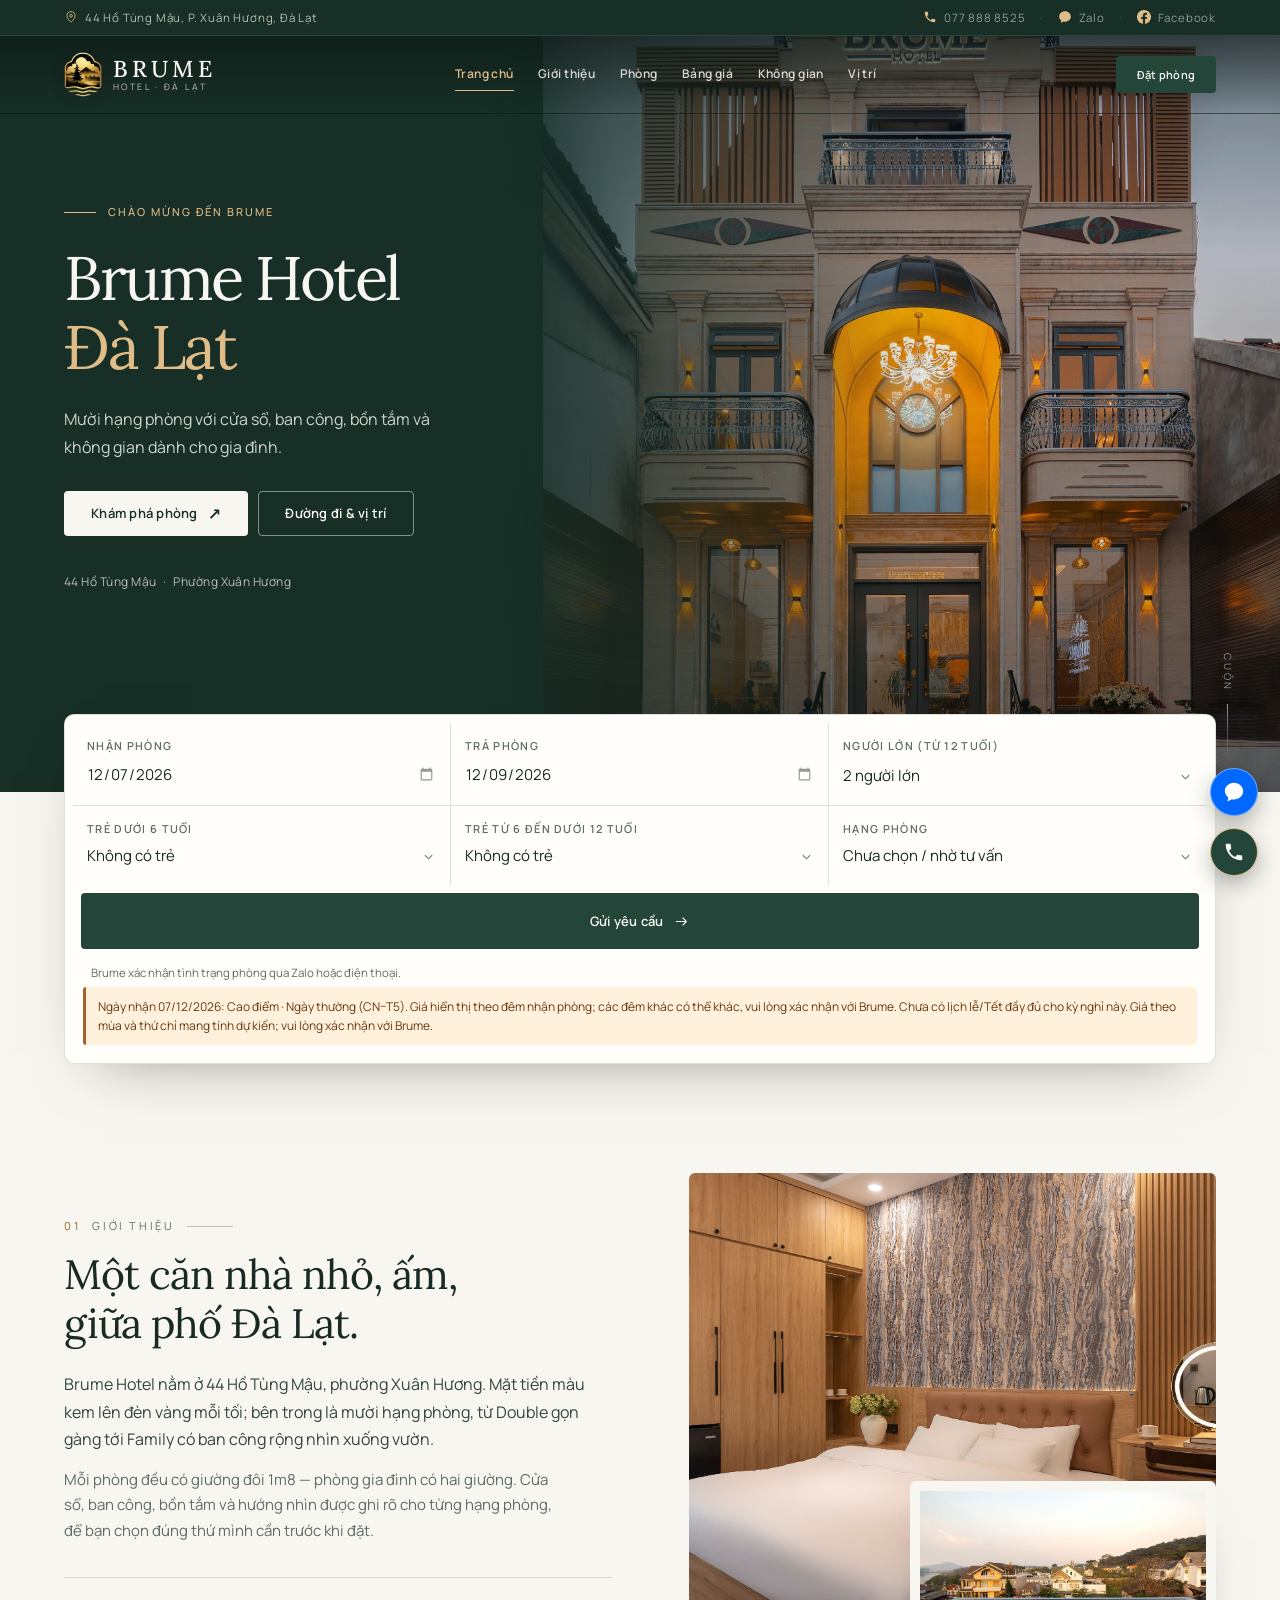
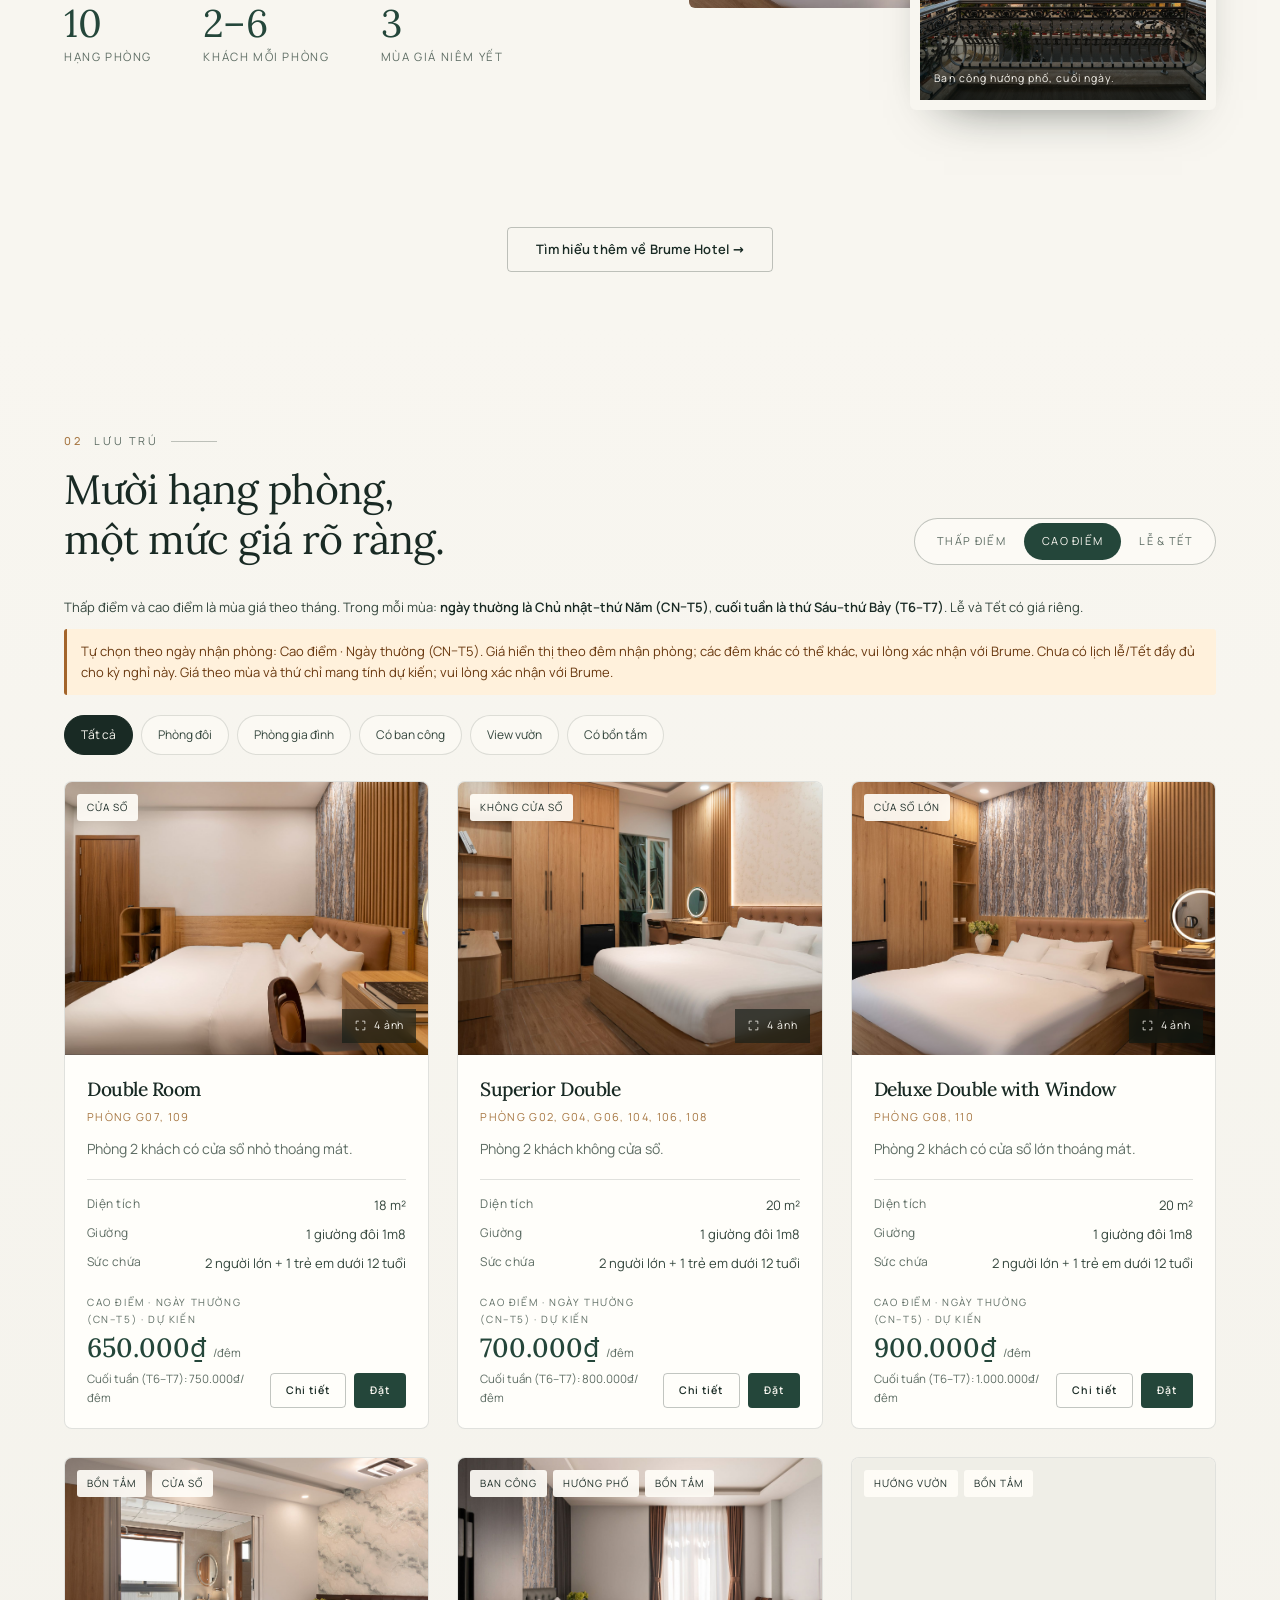
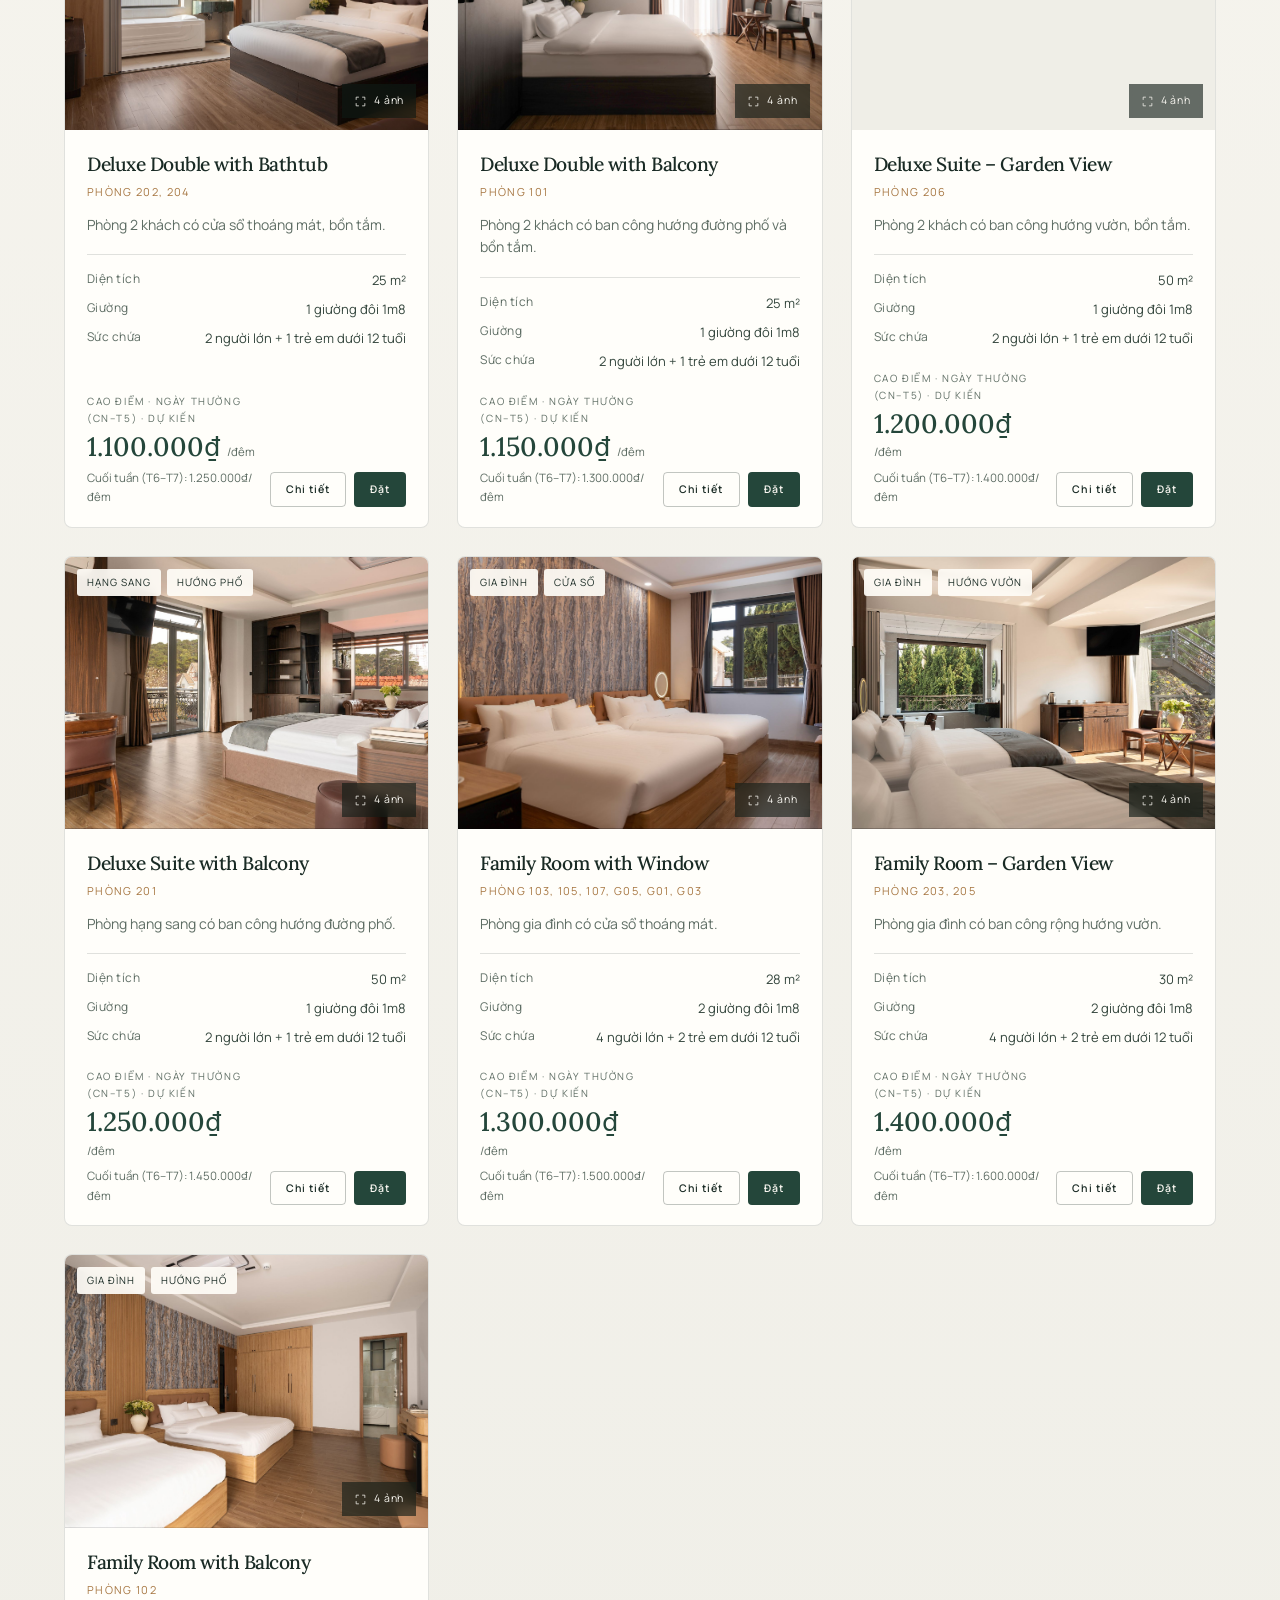
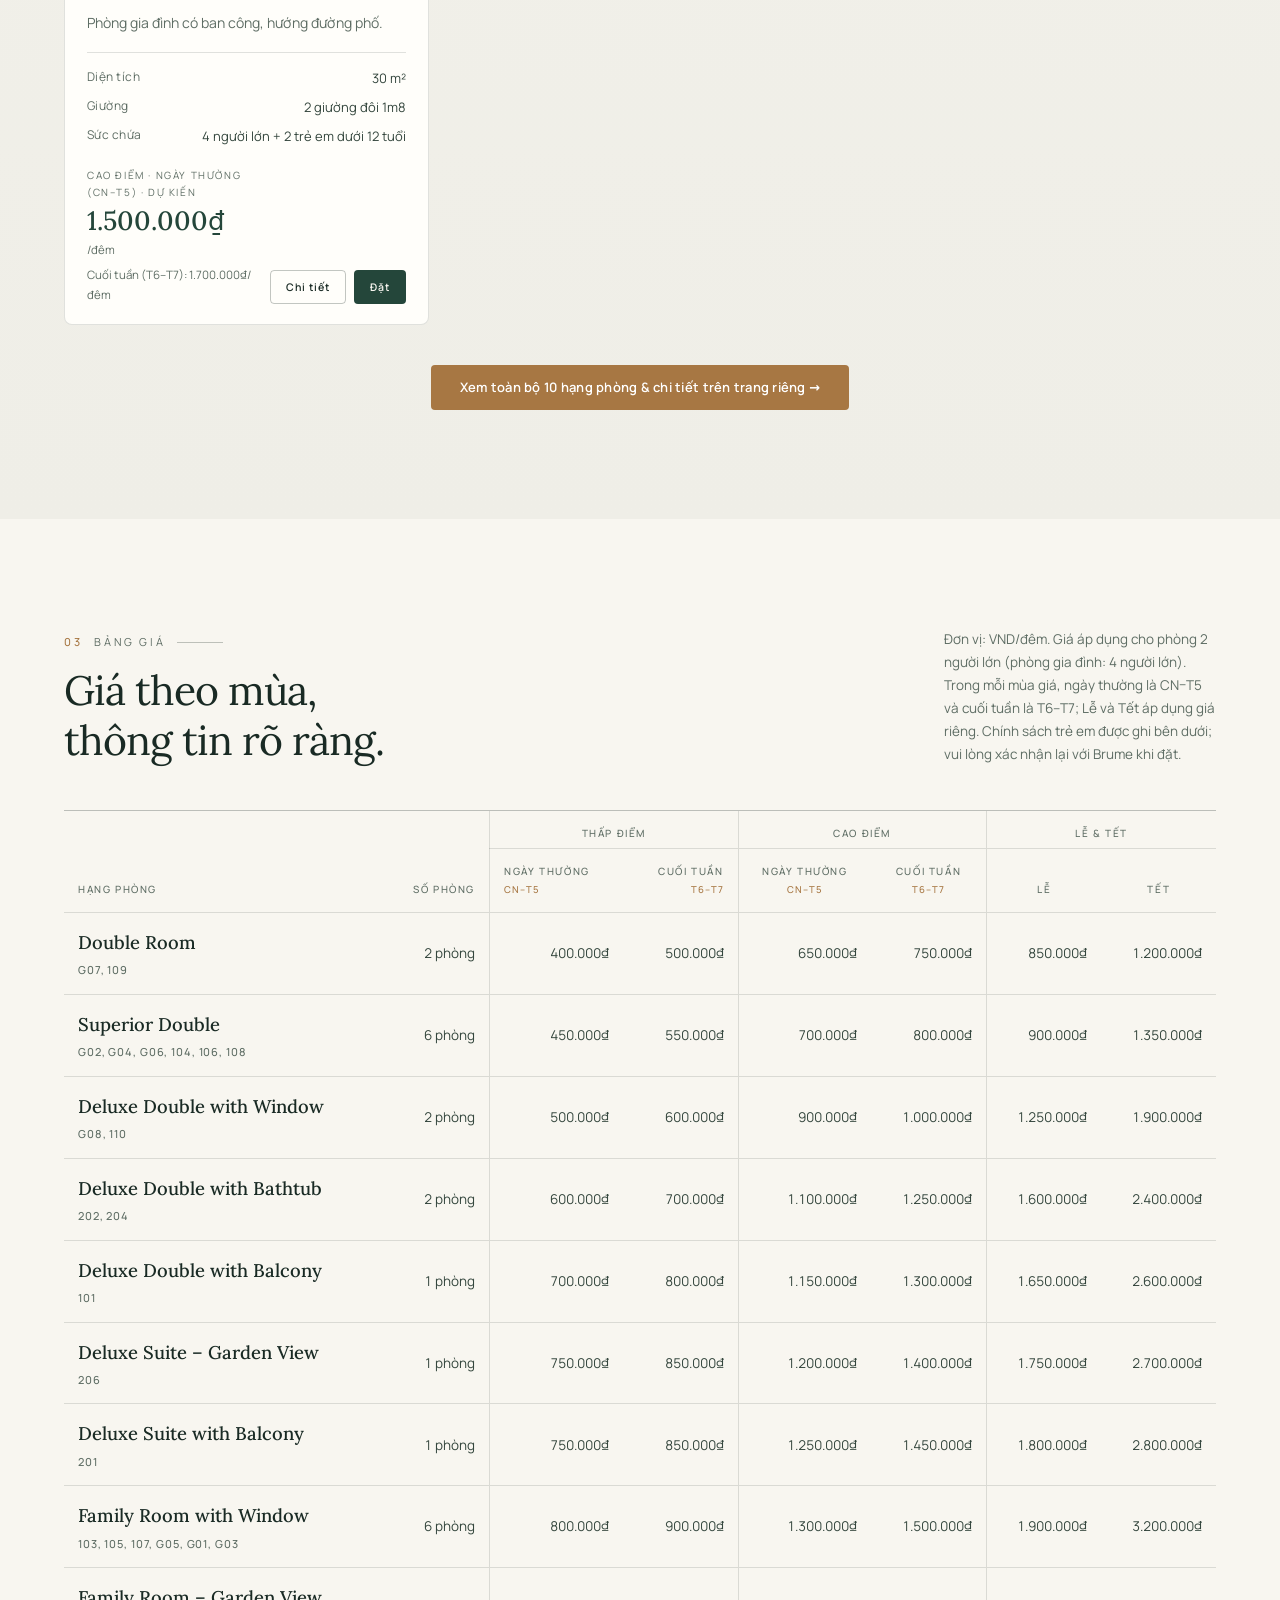
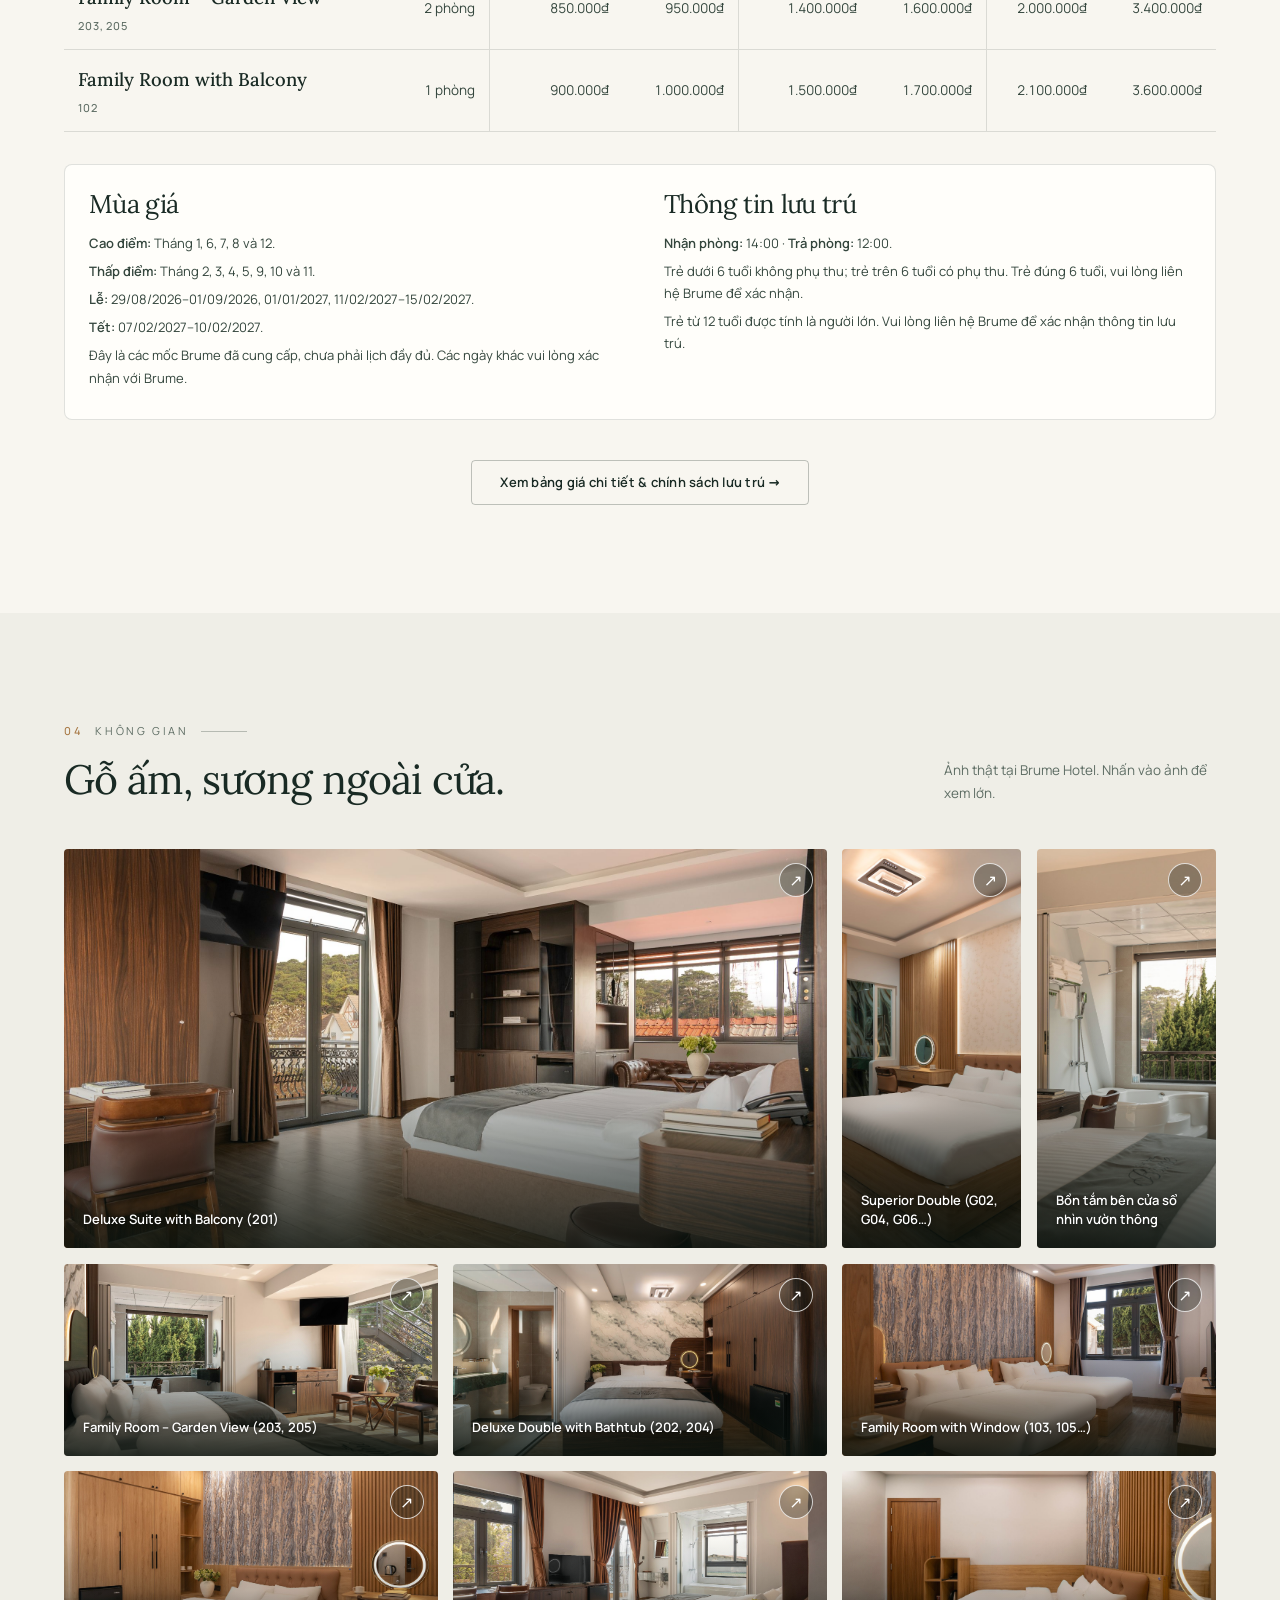
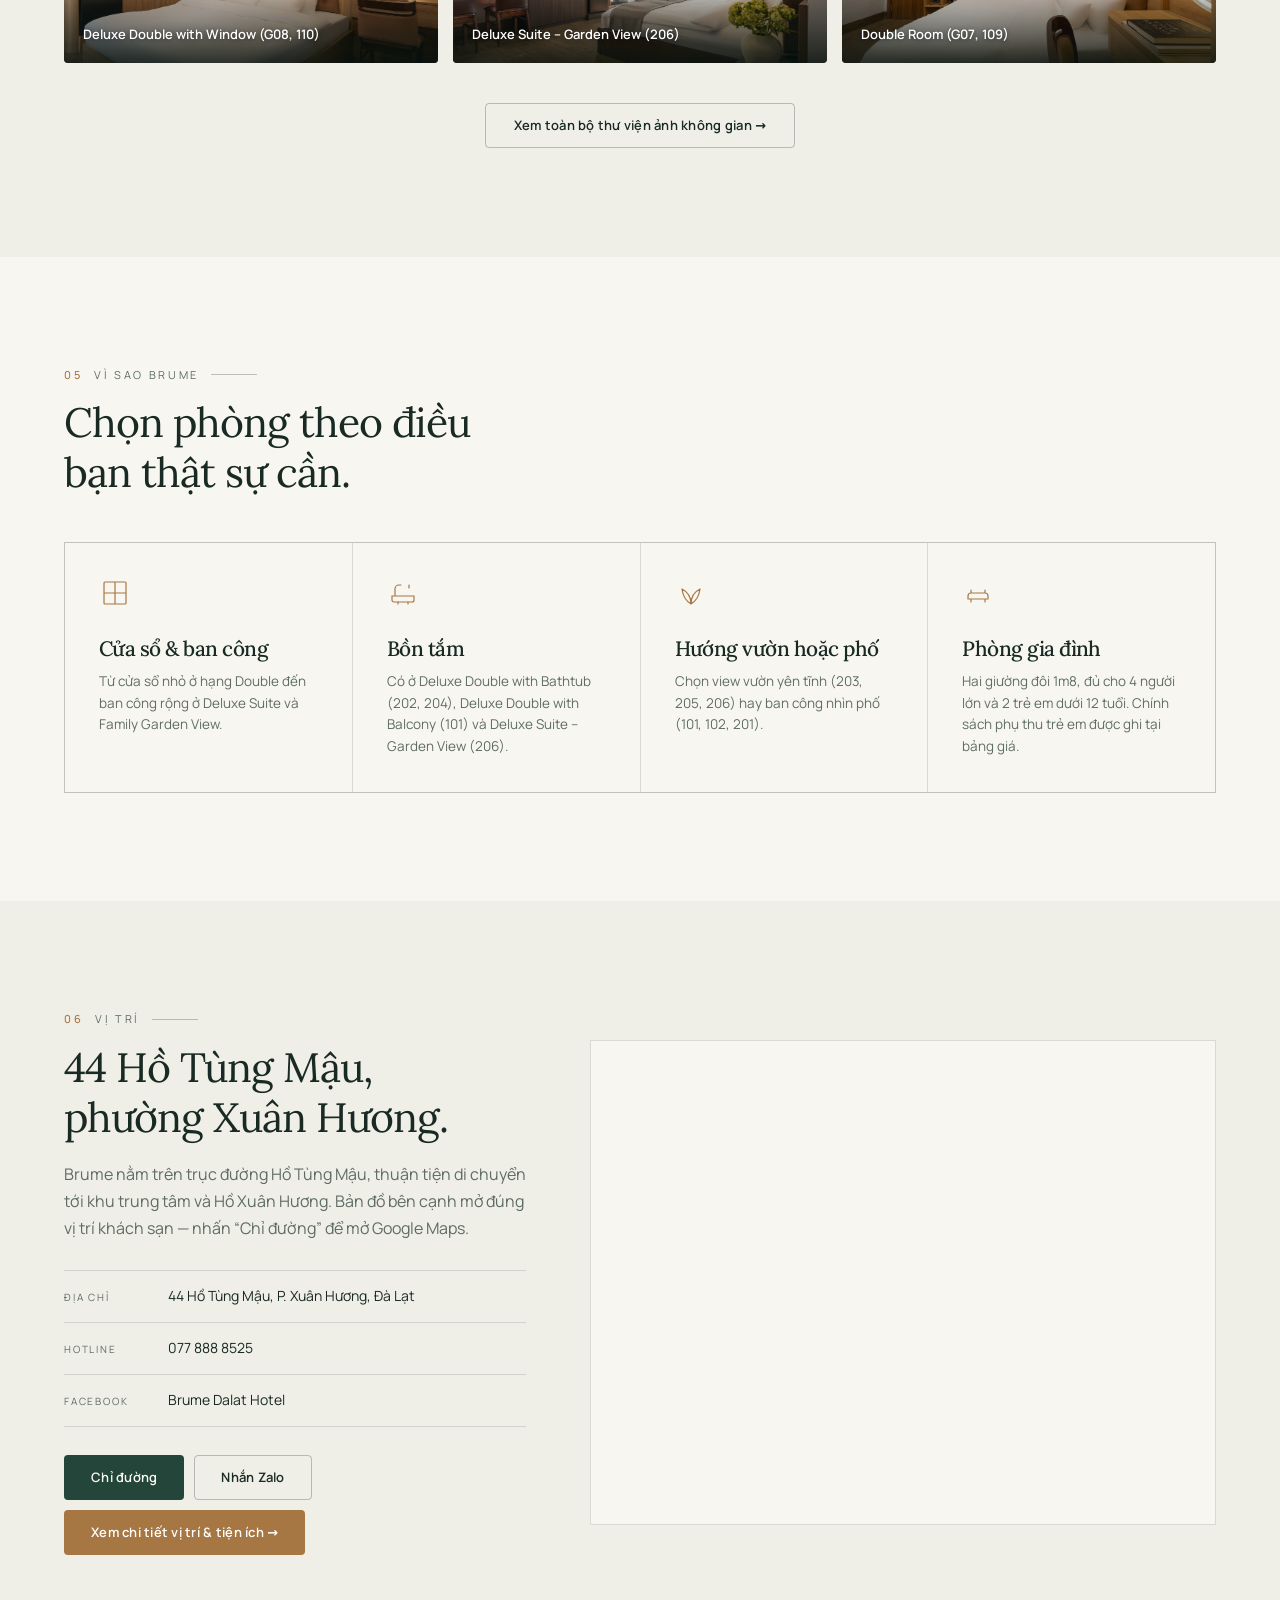
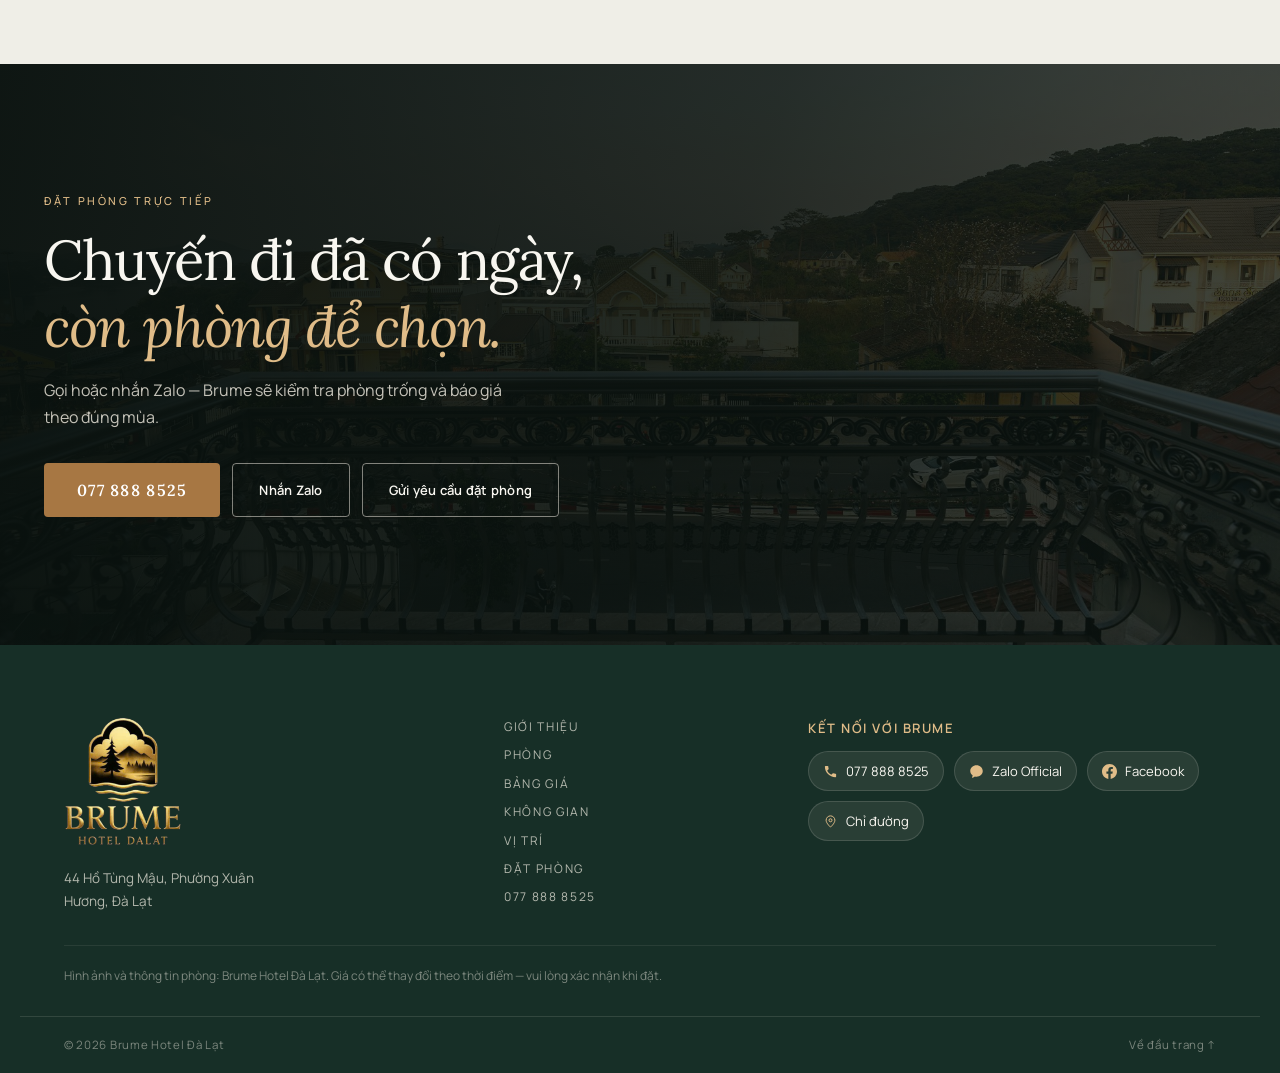
==== commit 8058e036: "Canh chỉnh bảng giá trong chi tiết phòng: cột giá đều nhau, số tiền thẳng hàng - Bảng giá nhỏ trong " ====
--- a/index.html
+++ b/index.html
@@ -21,7 +21,7 @@
     <link rel="apple-touch-icon" sizes="180x180" href="assets/img/apple-touch-icon.png" />
     <link rel="stylesheet" href="assets/css/fonts.css" />
     <link rel="preload" as="image" href="assets/img/hero.jpg" />
-    <link rel="stylesheet" href="assets/css/style.css?v=20261028-v8" />
+    <link rel="stylesheet" href="assets/css/style.css?v=20261028-v9" />
     <script type="application/ld+json">
       {
         "@context": "https://schema.org",
@@ -945,6 +945,6 @@
     </div>
 
     <script src="assets/js/holiday-calendar.js"></script>
-    <script src="assets/js/app.js?v=20261028-v8"></script>
+    <script src="assets/js/app.js?v=20261028-v9"></script>
   </body>
 </html>
--- a/assets/css/style.css
+++ b/assets/css/style.css
@@ -2007,13 +2007,25 @@
   width: 100%;
   margin-top: 20px;
   border-collapse: collapse;
+  table-layout: fixed;
   font-size: 13px;
+}
+
+/* Hai cột giá chia đều nhau để số tiền luôn thẳng hàng dọc. */
+.mini-table thead th:first-child {
+  width: 40%;
+}
+
+.mini-table thead th:nth-child(2),
+.mini-table thead th:nth-child(3) {
+  width: 30%;
 }
 
 .mini-table th,
 .mini-table td {
-  padding: 9px 0;
+  padding: 10px 0;
   text-align: right;
+  vertical-align: baseline;
   border-bottom: 1px solid var(--line);
   font-variant-numeric: tabular-nums;
 }
@@ -2030,11 +2042,20 @@
 .mini-table thead th {
   font-size: 9.5px;
   color: var(--brass);
+  white-space: nowrap;
+  /* Nhãn nằm ngay trên mép phải của cột, trùng với số tiền bên dưới. */
+  text-align: right;
+}
+
+.mini-table thead th:first-child {
+  text-align: left;
+  padding-right: 18px;
 }
 
 .mini-table .cap,
 .mini-table tbody th .cap {
   display: block;
+  margin-top: 2px;
   font-size: 9px;
   letter-spacing: 0.16em;
   text-transform: uppercase;
@@ -2048,6 +2069,21 @@
   letter-spacing: 0;
   color: var(--ink-2);
   font-size: 13px;
+  white-space: nowrap;
+  padding-right: 18px;
+}
+
+.mini-table tbody td {
+  padding-left: 12px;
+  white-space: nowrap;
+}
+
+/* Hàng Lễ/Tết gộp hai cột: ghi chú nhỏ đứng trước để số tiền neo đúng mép phải. */
+.mini-table__note {
+  margin-right: 7px;
+  font-size: 10.5px;
+  letter-spacing: 0.04em;
+  color: var(--muted);
 }
 
 .room-sheet__actions {
@@ -2809,6 +2845,28 @@
 }
 
 @media (max-width: 420px) {
+  .mini-table {
+    font-size: 12px;
+  }
+
+  .mini-table thead th {
+    font-size: 8.5px;
+    letter-spacing: 0.06em;
+  }
+
+  .mini-table .cap {
+    font-size: 8px;
+    letter-spacing: 0.1em;
+  }
+
+  .mini-table tbody th {
+    padding-right: 10px;
+  }
+
+  .mini-table tbody td {
+    padding-left: 8px;
+  }
+
   .room__foot {
     flex-direction: column;
     align-items: stretch;
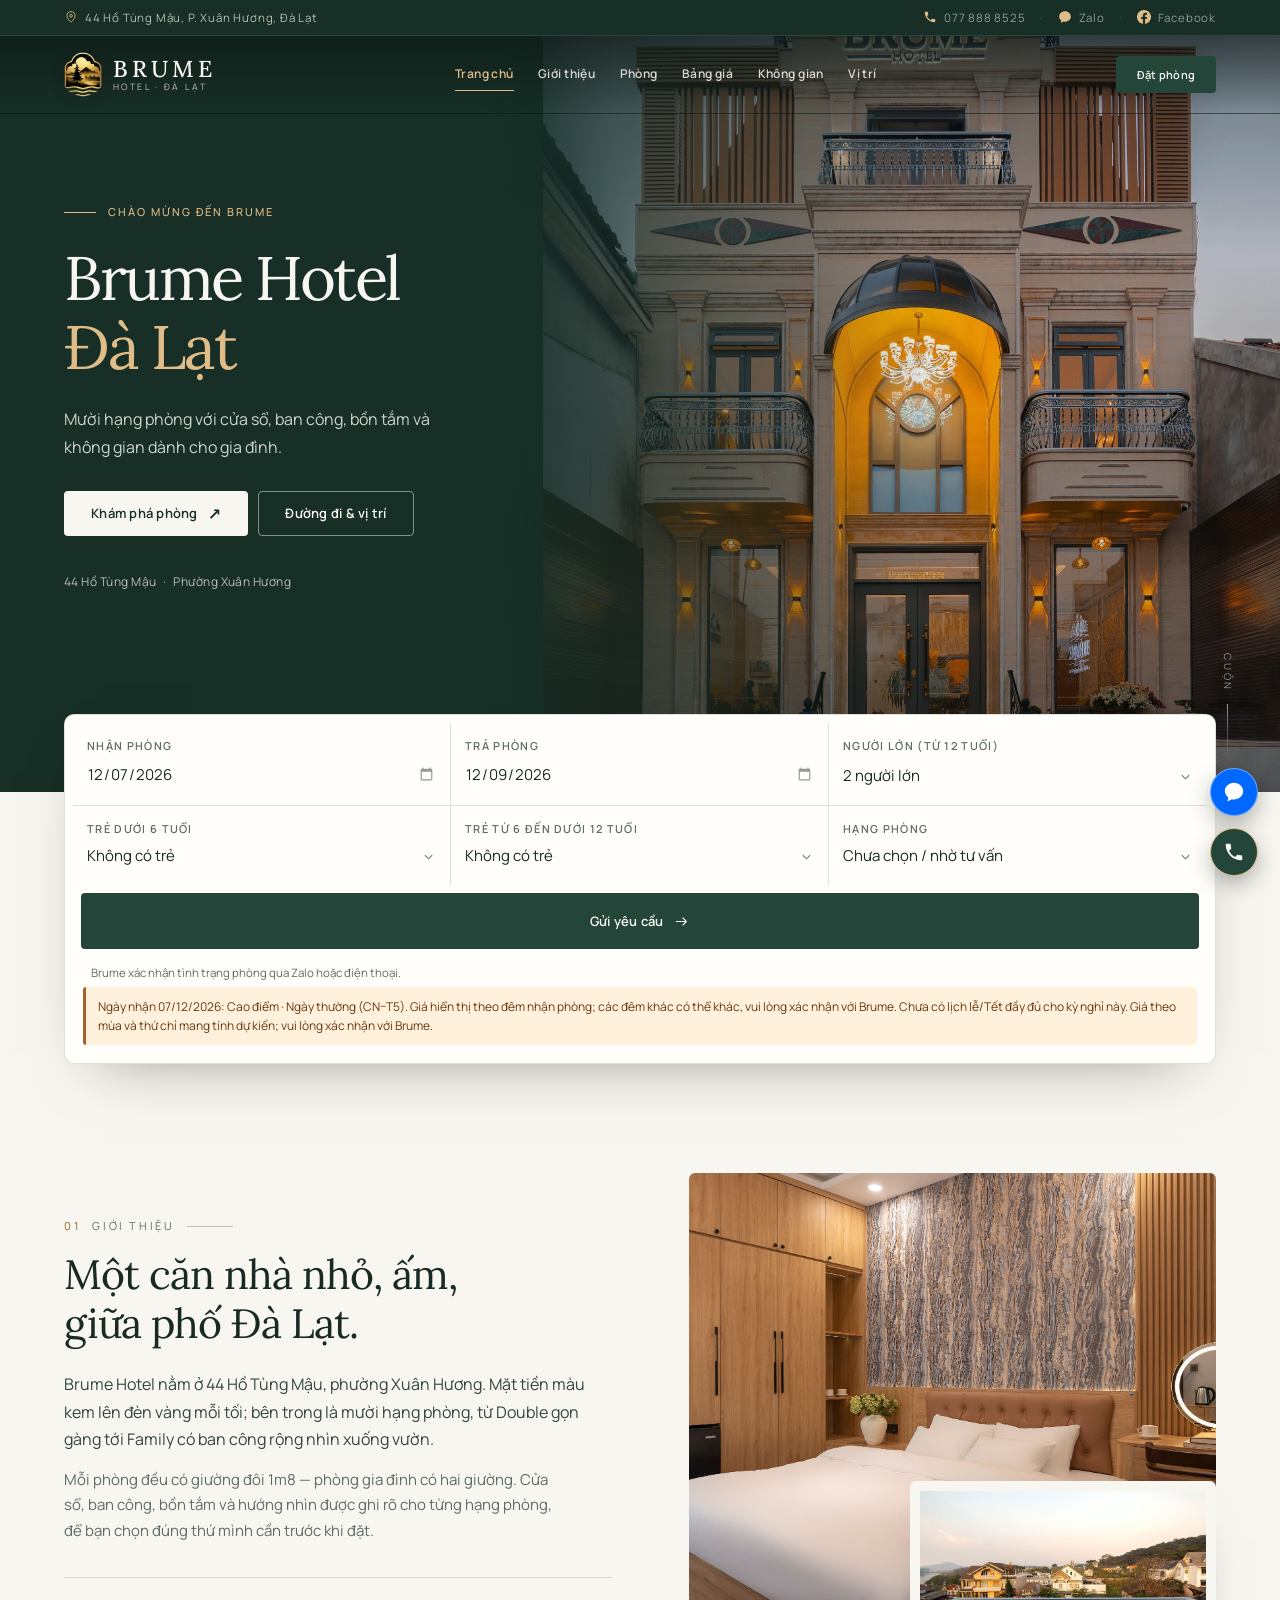
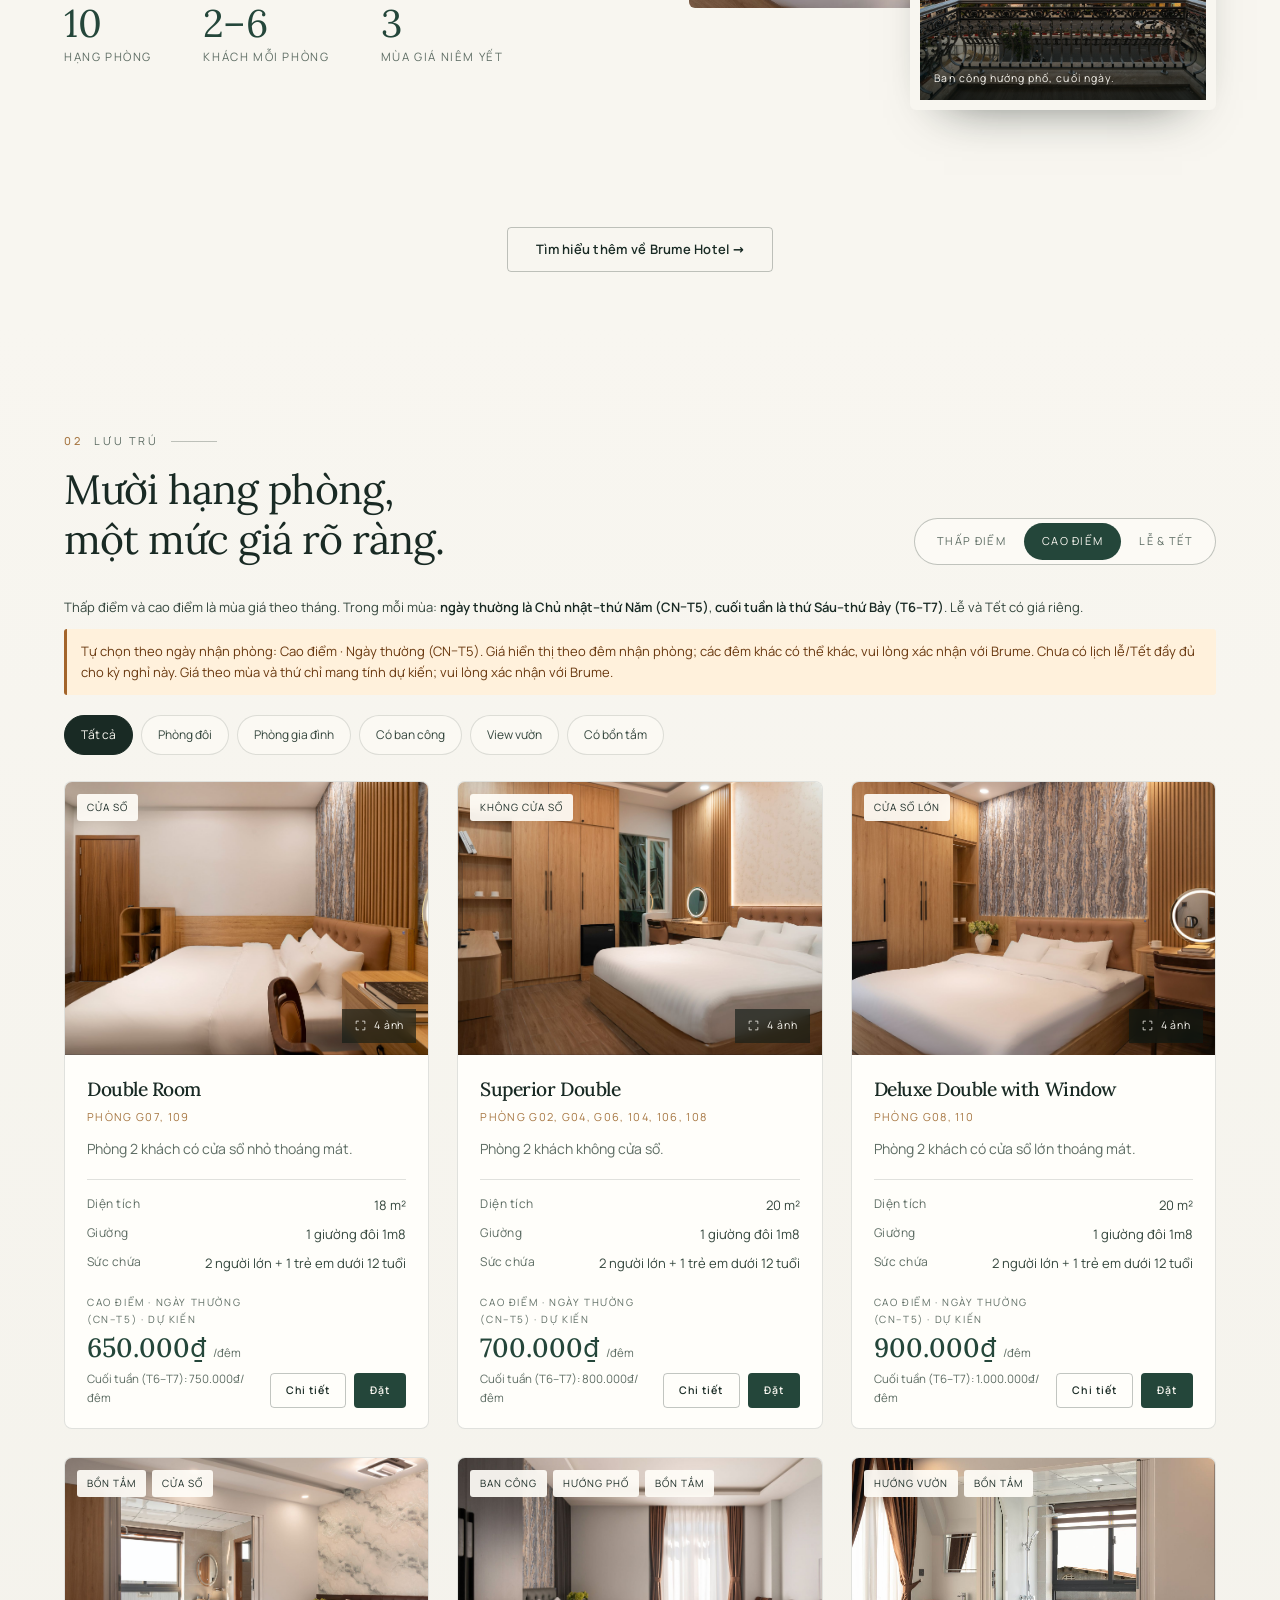
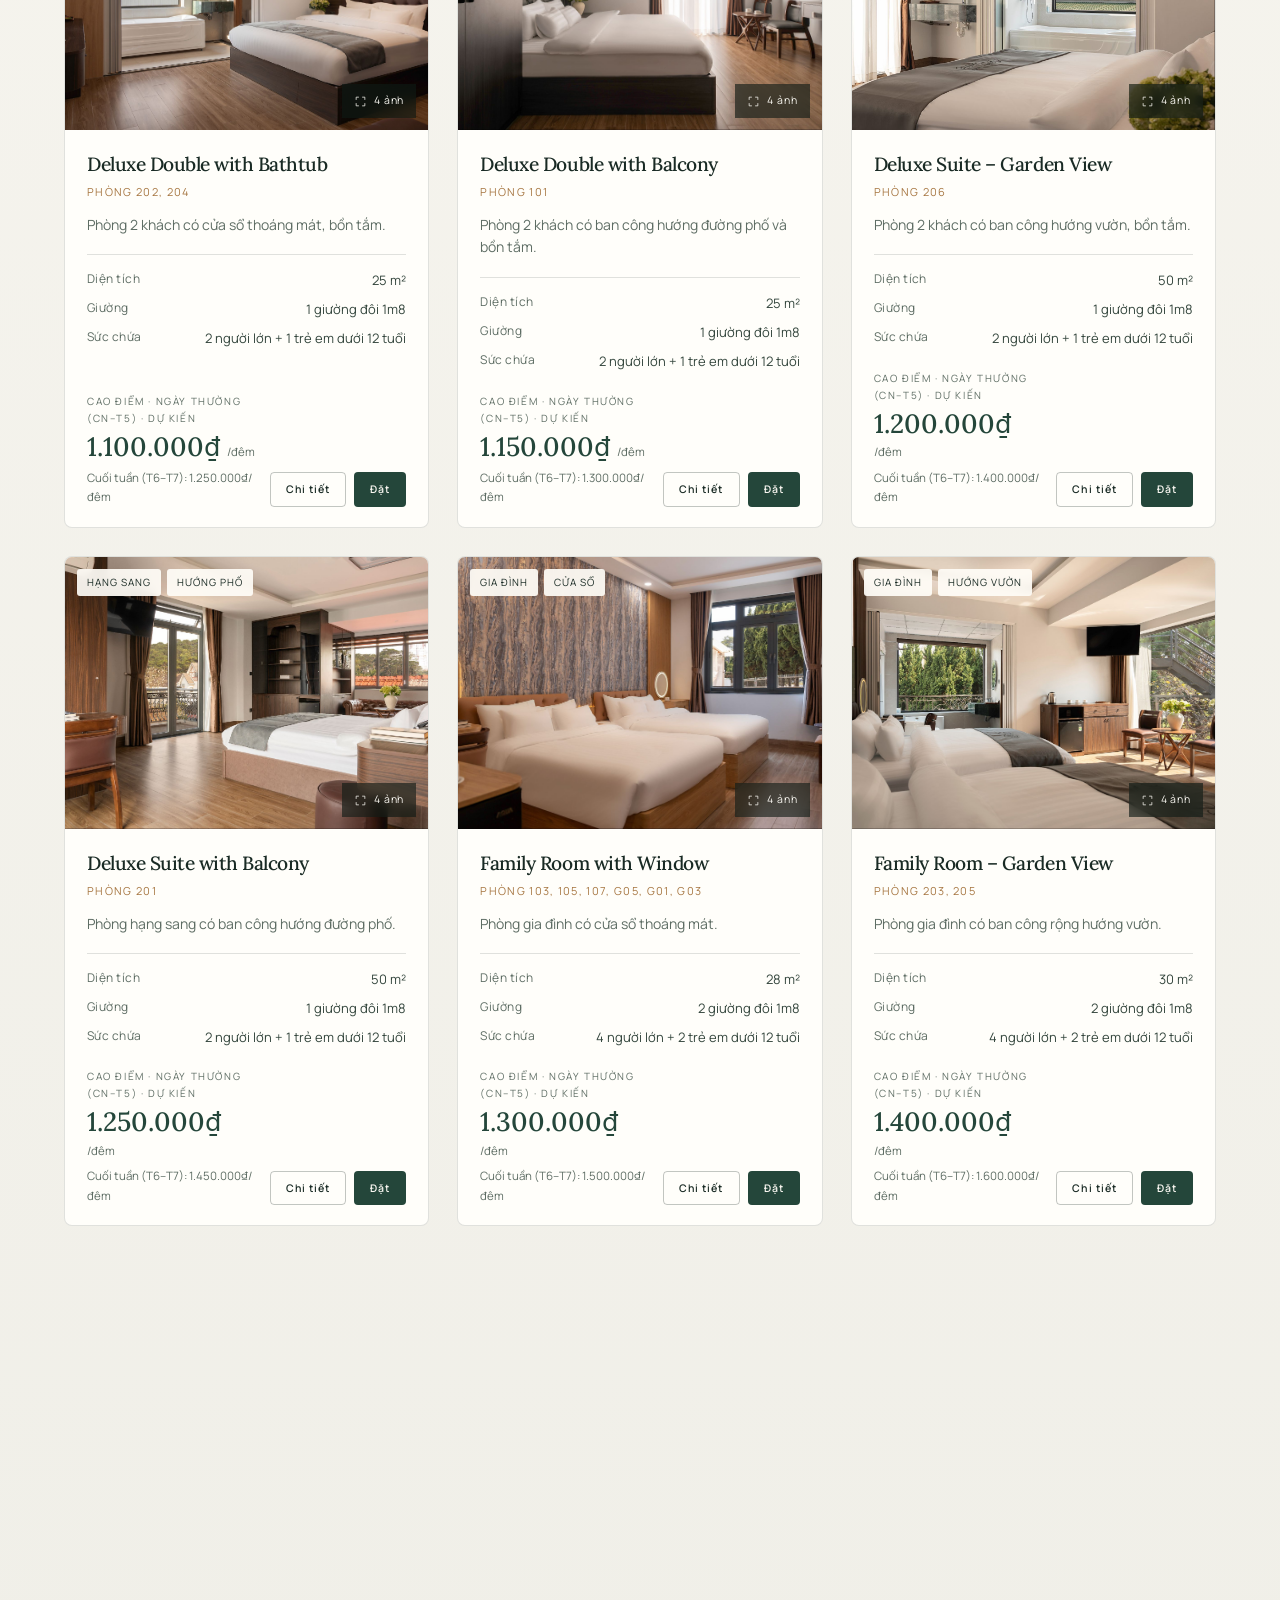
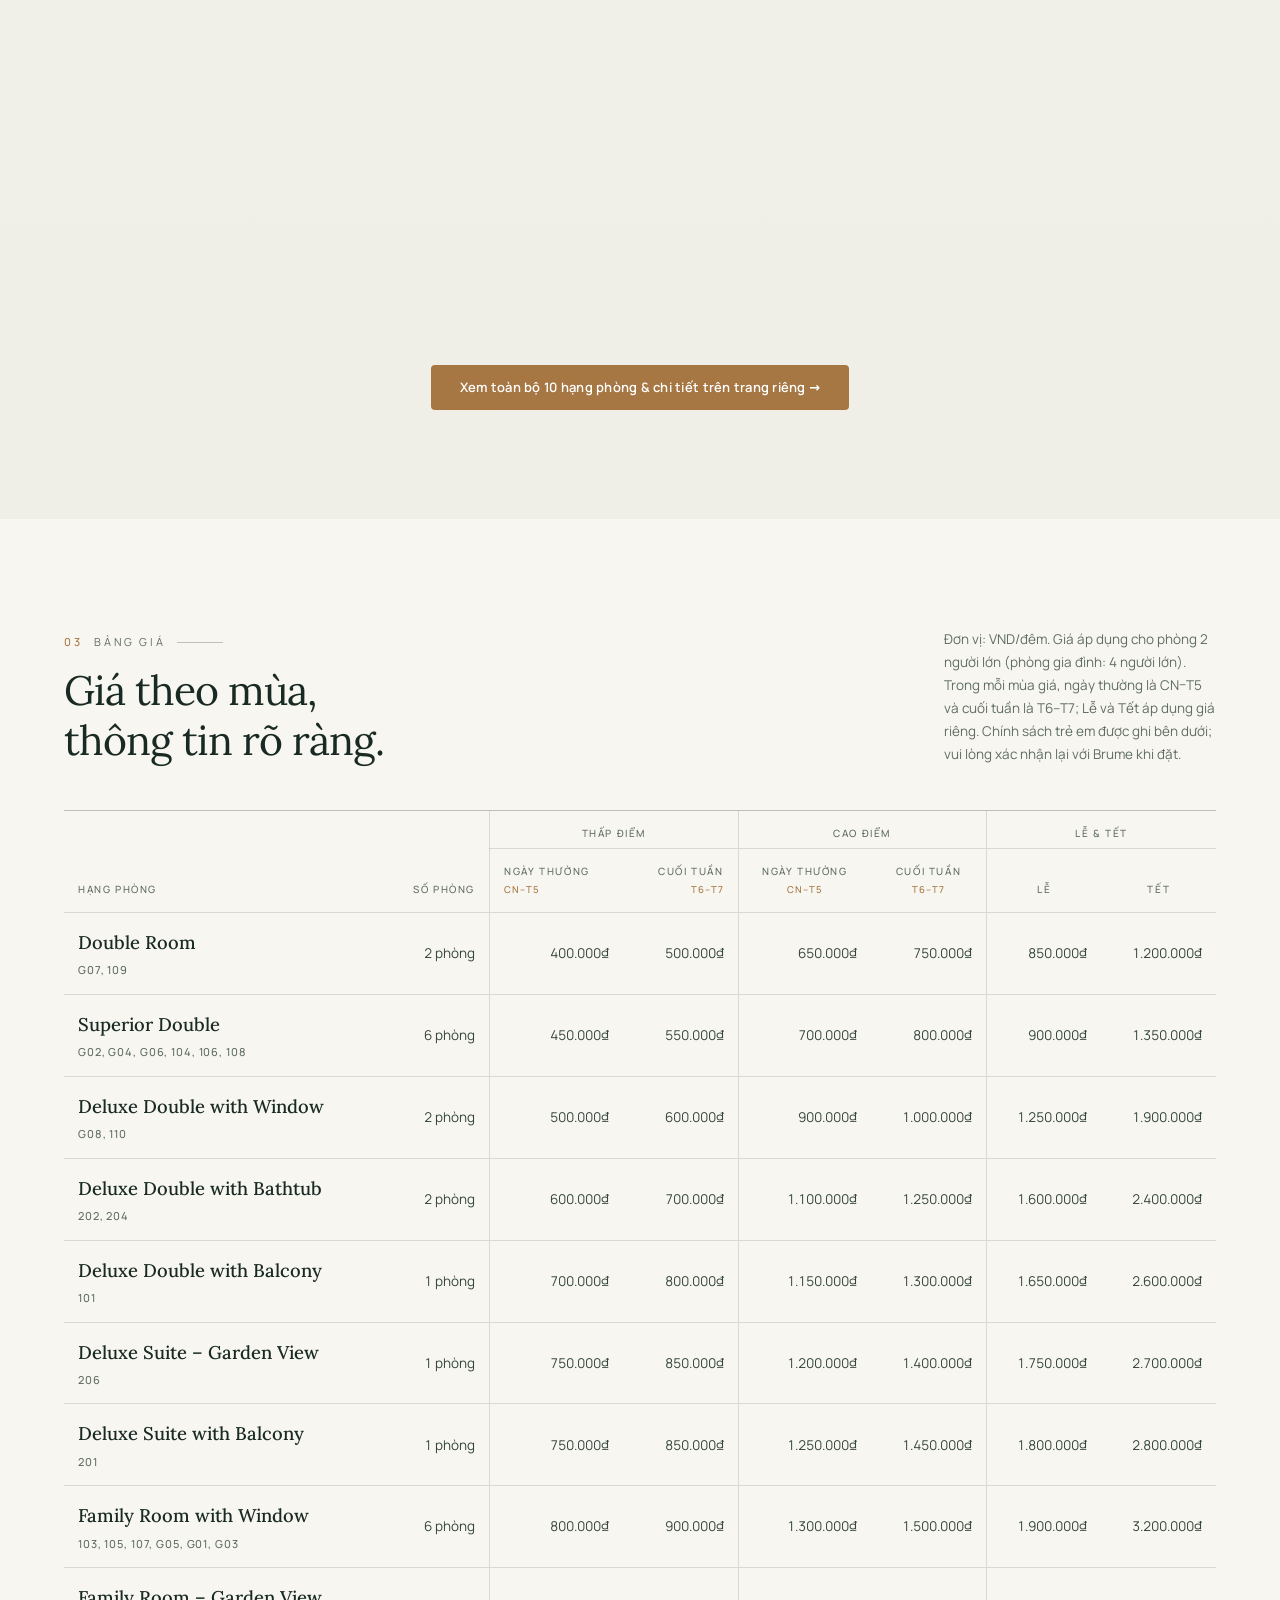
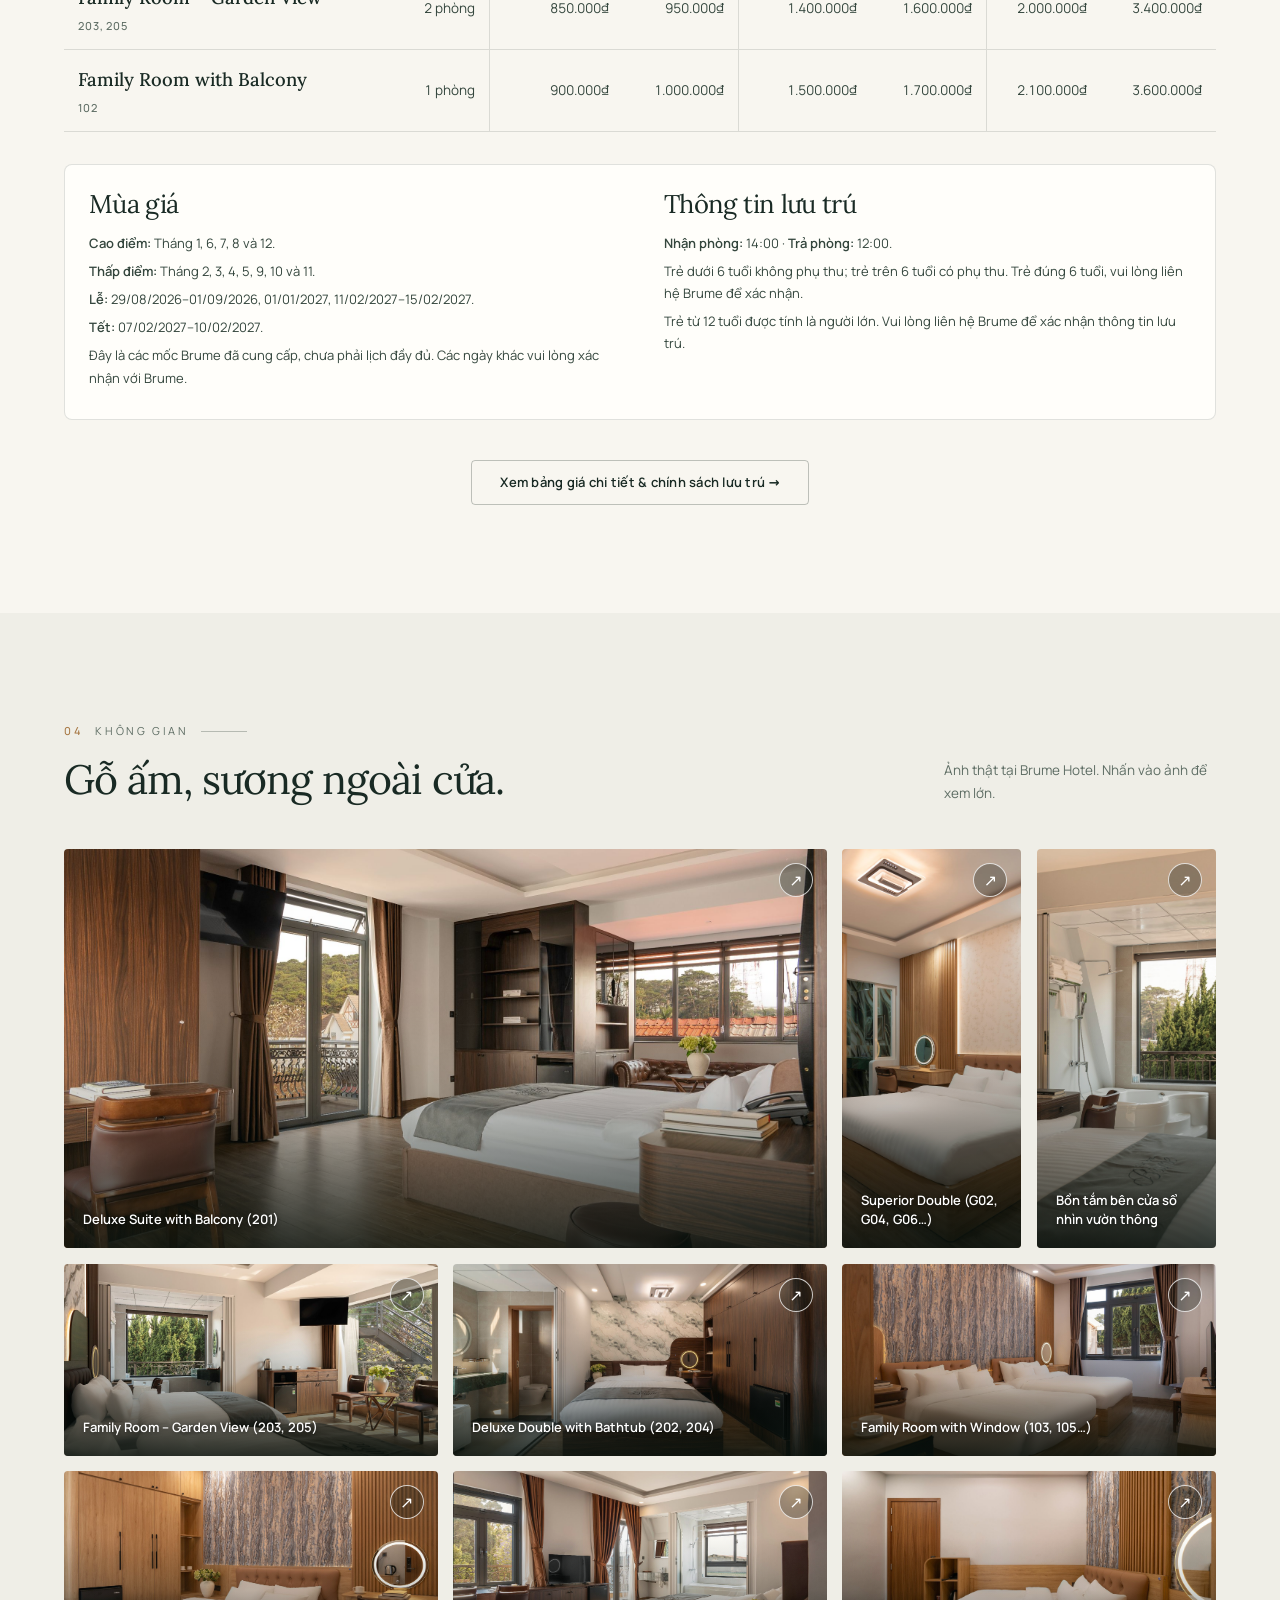
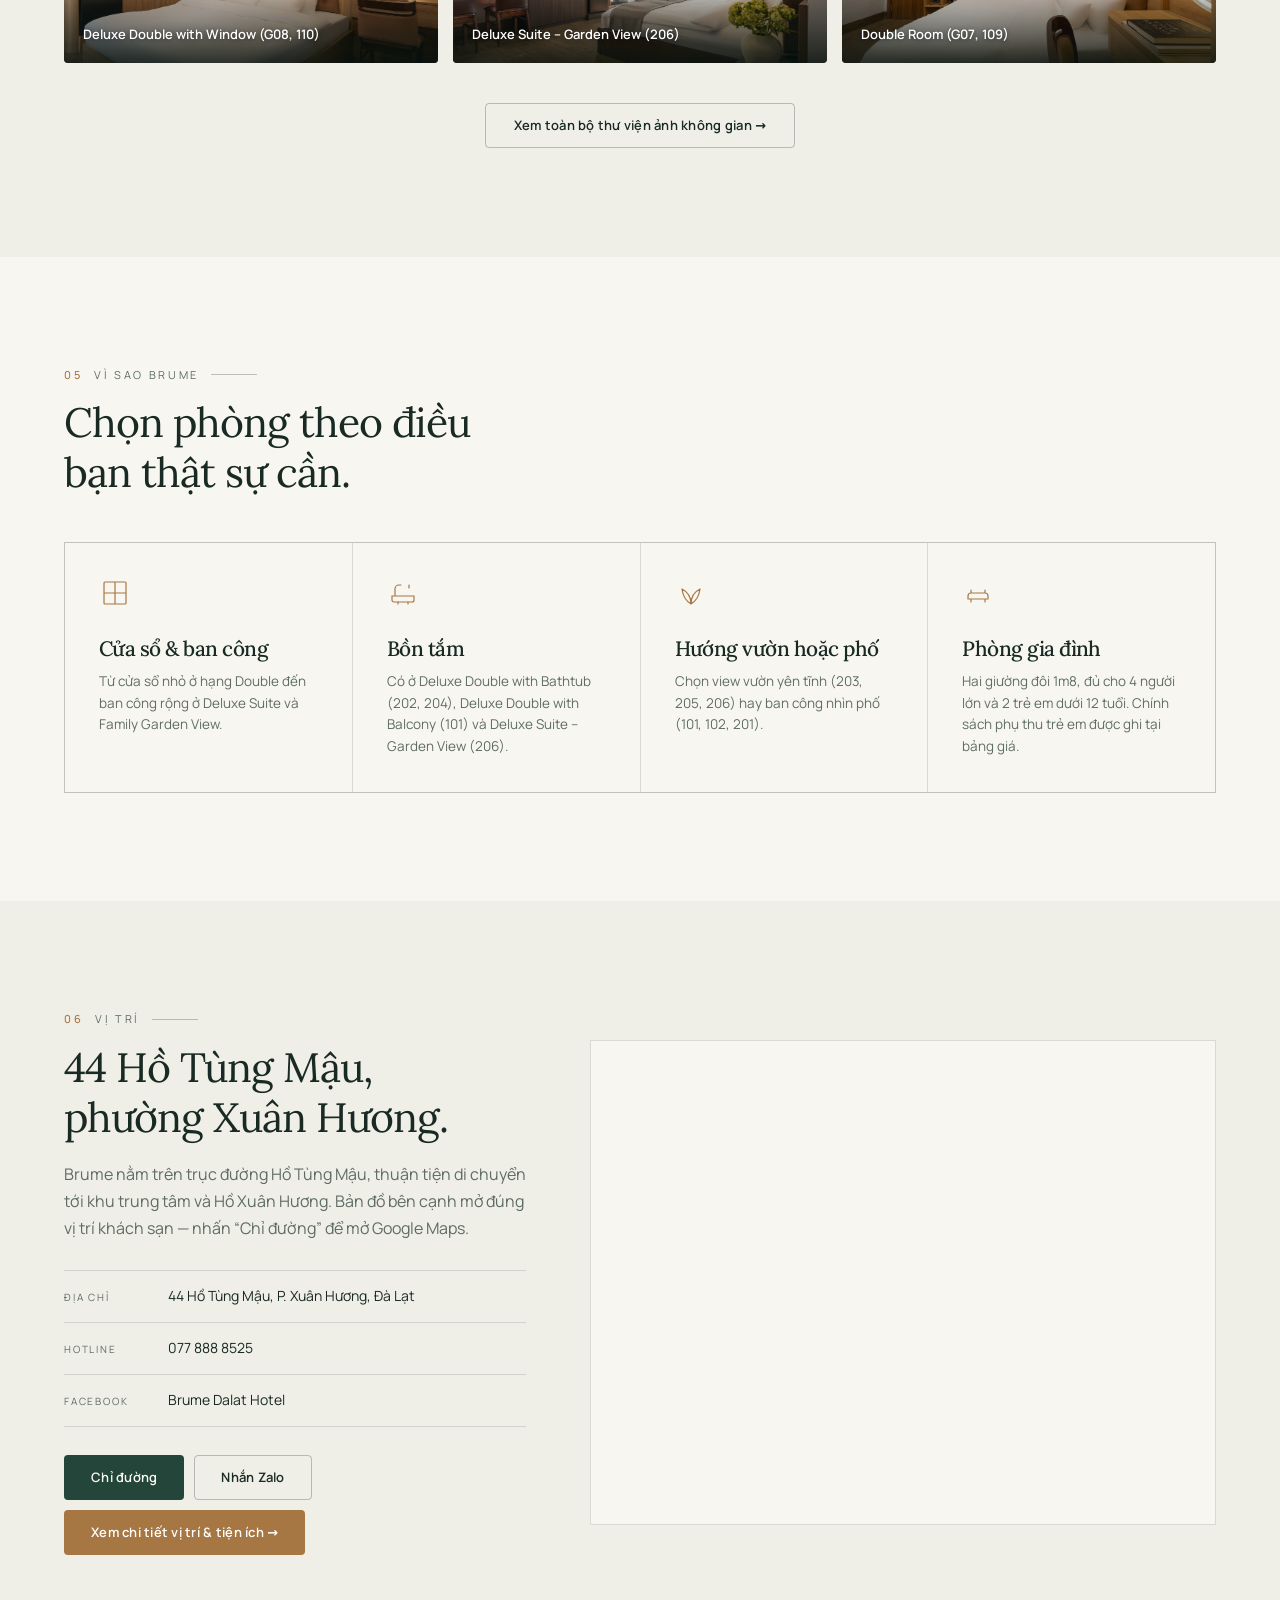
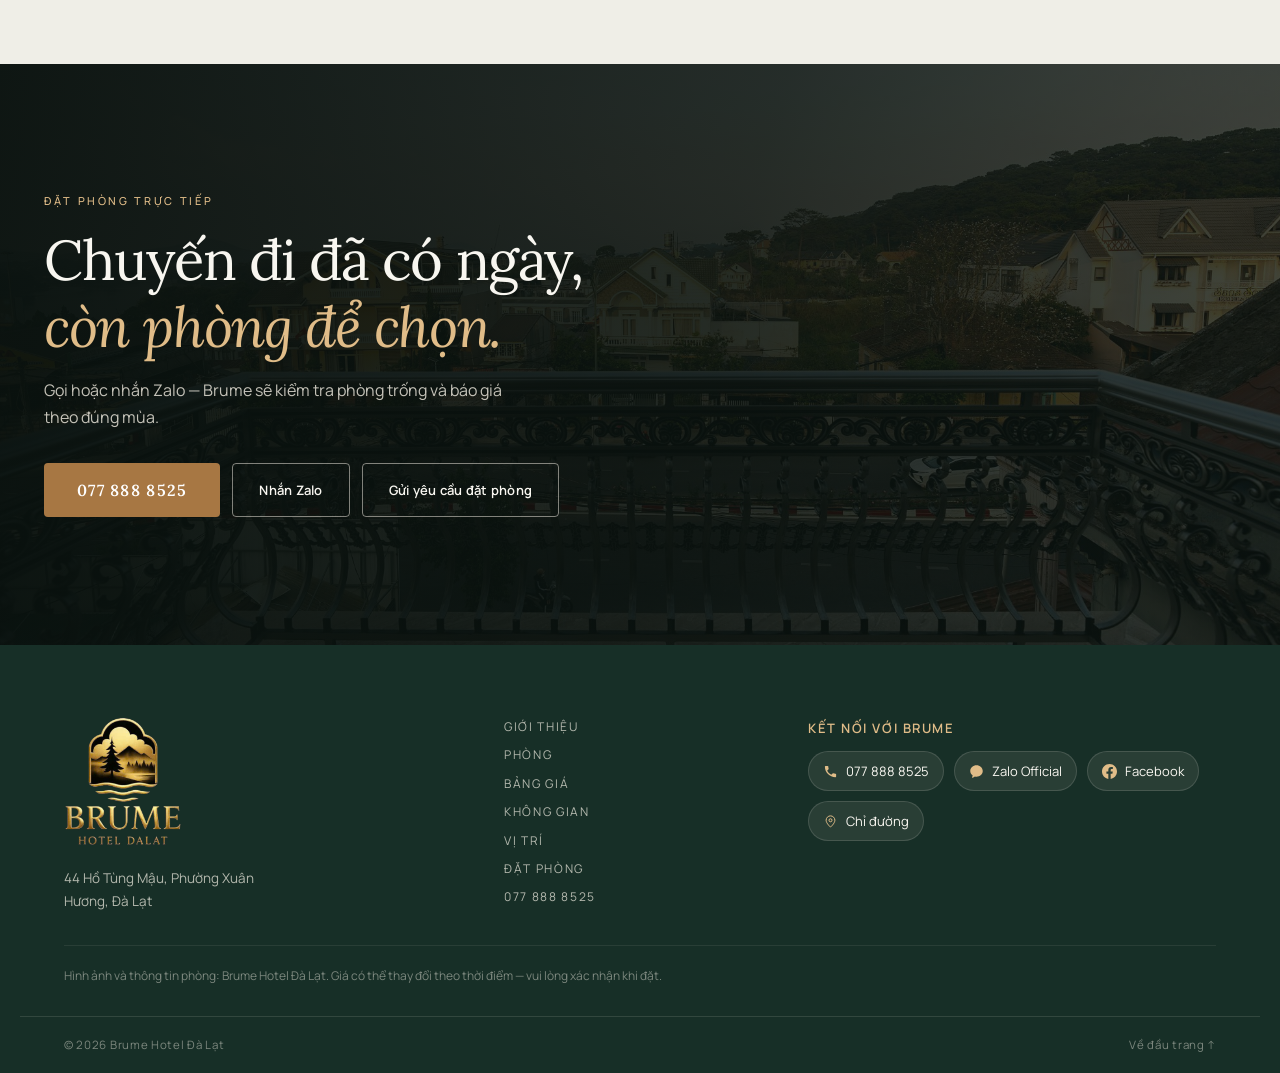
==== commit 74a2df22: "Fix mobile navigation after scrolling Co-authored-by: arena-agent <297053741+arena-agent@users.norep" ====
--- a/index.html
+++ b/index.html
@@ -21,7 +21,7 @@
     <link rel="apple-touch-icon" sizes="180x180" href="assets/img/apple-touch-icon.png" />
     <link rel="stylesheet" href="assets/css/fonts.css" />
     <link rel="preload" as="image" href="assets/img/hero.jpg" />
-    <link rel="stylesheet" href="assets/css/style.css?v=20261028-v9" />
+    <link rel="stylesheet" href="assets/css/style.css?v=20261028-v10" />
     <script type="application/ld+json">
       {
         "@context": "https://schema.org",
@@ -945,6 +945,6 @@
     </div>
 
     <script src="assets/js/holiday-calendar.js"></script>
-    <script src="assets/js/app.js?v=20261028-v9"></script>
+    <script src="assets/js/app.js?v=20261028-v10"></script>
   </body>
 </html>
--- a/assets/css/style.css
+++ b/assets/css/style.css
@@ -2522,8 +2522,12 @@
     inset: 0;
     z-index: 90;
     flex-direction: column;
-    justify-content: center;
+    justify-content: flex-start;
     gap: 26px;
+    overflow-y: auto;
+    overscroll-behavior: contain;
+    -webkit-overflow-scrolling: touch;
+    padding: calc(var(--topbar-h) + 80px) var(--gutter) 32px;
     background: var(--pine-2);
     color: var(--bone);
     font-family: var(--serif);
@@ -2545,12 +2549,23 @@
     transition-delay: 0s;
   }
 
+  /* Căn giữa khi đủ chỗ, nhưng vẫn cuộn đến được mọi mục trên màn hình thấp. */
+  .nav > a,
+  .nav__foot {
+    flex-shrink: 0;
+  }
+
+  .nav > a:first-child {
+    margin-top: auto;
+  }
+
   .nav__foot {
     display: flex;
     flex-wrap: wrap;
     justify-content: center;
     gap: 22px;
     margin-top: 22px;
+    margin-bottom: auto;
     padding-top: 22px;
     border-top: 1px solid rgba(247, 242, 231, 0.16);
     font-family: var(--sans);
@@ -2592,15 +2607,18 @@
     overflow: hidden;
   }
 
-  /* tránh transform / backdrop-filter tạo containing block cho menu fixed */
+  /* Menu fixed phải dựa vào viewport, kể cả khi header đã chuyển sang is-stuck.
+     Tắt cả transition để transform/backdrop-filter không còn tạo containing block
+     trong lúc menu đang mở. */
   body.nav-open .site-top,
-  body.nav-open .header {
+  body.nav-open .site-top .header {
     transform: none;
     backdrop-filter: none;
     -webkit-backdrop-filter: none;
-  }
-
-  body.nav-open .header {
+    transition: none;
+  }
+
+  body.nav-open .site-top .header {
     color: var(--bone);
     background: transparent;
     border-color: transparent;
